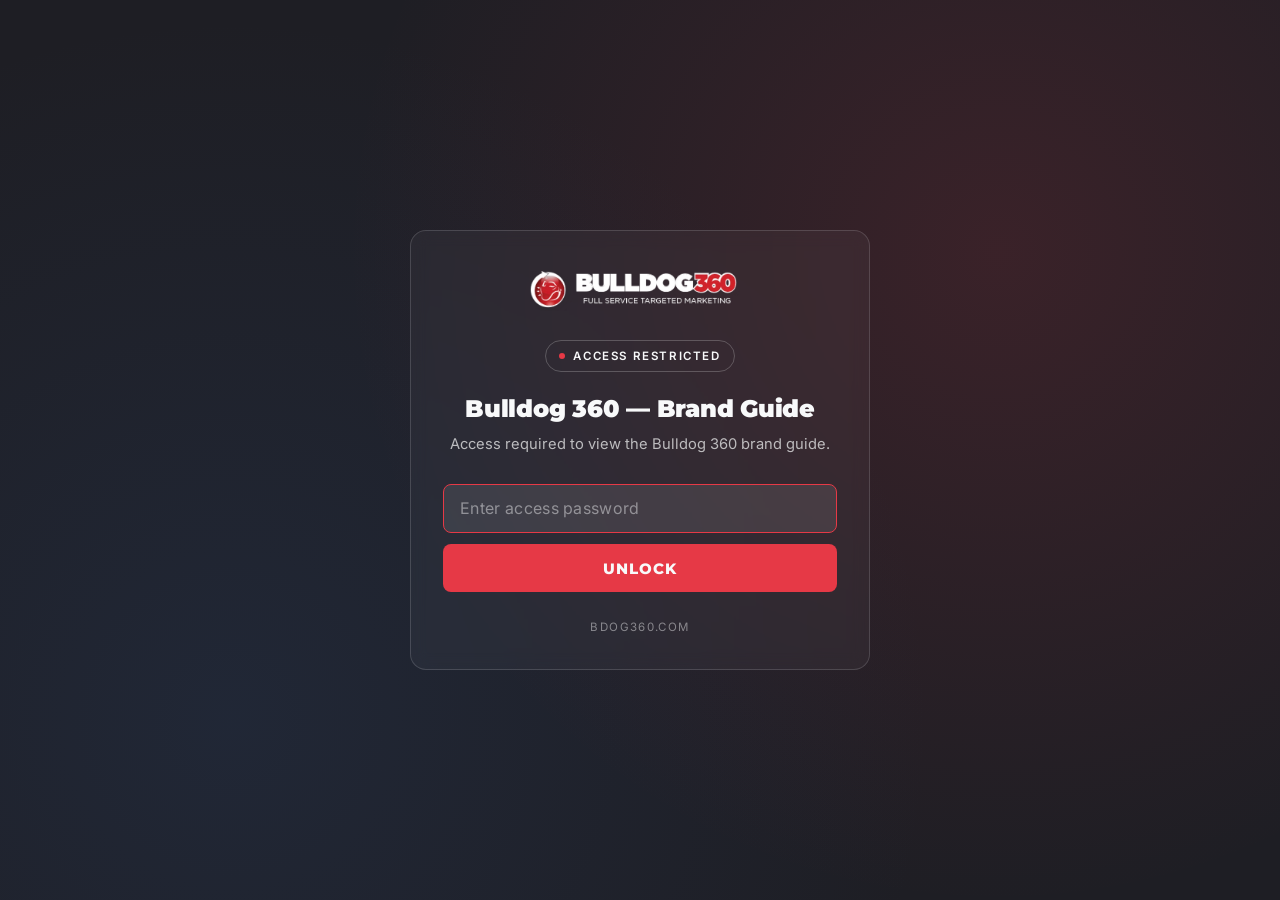
==== brand-guide.html @ 9b1d598c "Initial commit: password-gated brand guide and growth plan Ships the v1.0 baseline brand guide and t" ====
<!doctype html>
<html lang="en">
<head>
  <meta charset="utf-8">
  <meta name="viewport" content="width=device-width, initial-scale=1">
  <meta name="robots" content="noindex,nofollow">
  <title>Bulldog 360 — Brand Guide</title>
  <link rel="preconnect" href="https://fonts.googleapis.com">
  <link rel="preconnect" href="https://fonts.gstatic.com" crossorigin>
  <link rel="stylesheet" href="https://fonts.googleapis.com/css2?family=Inter:wght@400;500;600;700&family=JetBrains+Mono:wght@400;500;700&family=Montserrat:wght@700;800;900&family=Roboto:wght@400;500;700&display=swap">
  <link rel="stylesheet" href="brand-guide.css">
  <style>
    :root {
      --crimson: #e63946;
      --crimson-deep: #c01f2c;
      --onyx: #1e1e24;
      --pearl: #f8f9fa;
      --pearl-2: #eceef1;
      --ink: #14141a;
      --ink-soft: #4a4a55;
    }
    html, body { margin: 0; padding: 0; }
    body.gate-mode {
      min-height: 100vh;
      background:
        radial-gradient(circle at 78% 28%, rgba(230, 57, 70, 0.14), transparent 55%),
        radial-gradient(circle at 18% 80%, rgba(43, 76, 126, 0.20), transparent 55%),
        var(--onyx);
      color: var(--pearl);
      display: grid;
      place-items: center;
      font-family: "Inter", system-ui, sans-serif;
      padding: 2rem 1.25rem;
      box-sizing: border-box;
    }
    .gate-card {
      width: 100%;
      max-width: 460px;
      background: rgba(248, 249, 250, 0.04);
      border: 1px solid rgba(248, 249, 250, 0.15);
      border-radius: 16px;
      padding: 2.5rem 2rem 2rem;
      text-align: center;
      backdrop-filter: blur(8px);
      -webkit-backdrop-filter: blur(8px);
    }
    .gate-logo {
      max-width: 220px;
      width: 100%;
      height: auto;
      margin: 0 auto 1.75rem;
      display: block;
    }
    .gate-pill {
      display: inline-flex;
      align-items: center;
      gap: 0.5rem;
      padding: 0.35rem 0.8rem;
      border: 1px solid rgba(248, 249, 250, 0.22);
      border-radius: 999px;
      font-size: 0.72rem;
      letter-spacing: 0.14em;
      text-transform: uppercase;
      color: var(--pearl);
      margin-bottom: 1.4rem;
      font-weight: 600;
    }
    .gate-pill::before {
      content: "";
      width: 6px; height: 6px;
      border-radius: 50%;
      background: var(--crimson);
    }
    .gate-title {
      font-family: "Montserrat", system-ui, sans-serif;
      font-weight: 900;
      font-size: 1.5rem;
      letter-spacing: -0.01em;
      color: var(--pearl);
      margin: 0 0 0.6rem;
      line-height: 1.2;
    }
    .gate-sub {
      font-size: 0.92rem;
      color: rgba(248, 249, 250, 0.7);
      margin: 0 0 1.8rem;
      line-height: 1.5;
    }
    .gate-form { display: grid; gap: 0.7rem; }
    .gate-input {
      width: 100%;
      padding: 0.85rem 1rem;
      background: rgba(248, 249, 250, 0.06);
      border: 1px solid rgba(248, 249, 250, 0.25);
      border-radius: 8px;
      color: var(--pearl);
      font-family: inherit;
      font-size: 1rem;
      letter-spacing: 0.02em;
      box-sizing: border-box;
      transition: border-color 0.18s ease, background 0.18s ease;
    }
    .gate-input:focus {
      outline: none;
      border-color: var(--crimson);
      background: rgba(248, 249, 250, 0.09);
    }
    .gate-input::placeholder { color: rgba(248, 249, 250, 0.45); }
    .gate-btn {
      padding: 0.9rem 1rem;
      background: var(--crimson);
      color: var(--pearl);
      border: none;
      border-radius: 8px;
      font-family: "Montserrat", system-ui, sans-serif;
      font-weight: 800;
      font-size: 0.95rem;
      letter-spacing: 0.06em;
      text-transform: uppercase;
      cursor: pointer;
      transition: background 0.18s ease, transform 0.18s ease;
    }
    .gate-btn:hover { background: var(--crimson-deep); }
    .gate-btn:active { transform: translateY(1px); }
    .gate-btn[disabled] { opacity: 0.6; cursor: progress; }
    .gate-err {
      margin: 1rem 0 0;
      font-size: 0.85rem;
      color: #ff8a93;
      font-family: "JetBrains Mono", ui-monospace, monospace;
      letter-spacing: 0.02em;
    }
    .gate-foot {
      margin: 1.6rem 0 0;
      font-size: 0.72rem;
      letter-spacing: 0.12em;
      text-transform: uppercase;
      color: rgba(248, 249, 250, 0.45);
    }
    .gate-foot a { color: rgba(248, 249, 250, 0.7); text-decoration: none; }
    .gate-foot a:hover { color: var(--pearl); }
  </style>
</head>
<body class="gate-mode">
  <main class="gate-card" role="dialog" aria-labelledby="gateTitle">
    <picture>
      <source srcset="assets/bdog360-logo.avif" type="image/avif">
      <img src="assets/bdog360-logo.png" alt="Bulldog 360" class="gate-logo">
    </picture>
    <span class="gate-pill">Access Restricted</span>
    <h1 class="gate-title" id="gateTitle">Bulldog 360 — Brand Guide</h1>
    <p class="gate-sub">Access required to view the Bulldog 360 brand guide.</p>
    <form id="gateForm" class="gate-form" novalidate>
      <input
        id="gateInput"
        class="gate-input"
        type="password"
        name="password"
        placeholder="Enter access password"
        autocomplete="off"
        autocapitalize="off"
        autocorrect="off"
        spellcheck="false"
        required
      >
      <button id="gateBtn" type="submit" class="gate-btn">Unlock</button>
    </form>
    <p id="gateErr" class="gate-err" hidden>Wrong password — try again.</p>
    <p class="gate-foot">bdog360.com</p>
  </main>

  <script id="bdog360-payload" type="application/json">{"salt":"/orSmIm6GKiKm3E4nu9cyg==","nonce":"gFvhFN2qkOF+sxFA","ct":"t+ty9Qz97eVfAWTNpPMgI3cZgx+IgsQp369wwBFfAzgyH6qzLDBrswAGWxmYN/qzsXnmt/QQzxe+nMIzoBLLLaB84ODilRyTDWY5CGqwGY9Vb5cKvSM8LUNYSI0Il04AaLqSvE8k5+6sxK6LRn8dVJYV2j+B3RJFbOOxOmlsmp/d2Y8tDIZEFwP9+VgSz4FpuC/DOjQ26WRQVu4ryqAuzim38Ng+JjtBCxB6homd7Mnb5F9K8M/qMfViTCz2S3O9uT5/0batgnewk1aana9w47LSSUTUlQRsS/tc4/6YVFPELkFktPCBmAOK3JayuyeIPjfDIzczKuCG/GvFT6syycd3eKpgpdkCvyYBCzLdG0wt2UMQrl5R18AQ8/4/fbnchHXohuWEUHfU6xM5yflVMnx7NruNEBMPUk02g51NVr0D14g4BlVpA79ueHWF2W4euf1J8h1hHjo25G3or/[base64]/z1lRQVMRjnYi/7OJqoFxw9YVBmx1T5CSYT5FyjwakhKH1FkNa0cwvJdqnjZW0CEk2l+JqMCXp2oicC6GDaGarLVlMY/ZTpvRYRyCUKTviDIN9arqeuTZRFtGByHDsDD8+KorEBSwiHpAGpw5SfKtyH52qf9n8vPE/nULKzfL/UysaCsoxIvTe8xiOjIJdMAk0B7fuxUo6kgV3yPo0jp89wTh5T5GeUHA1bR8+/xp9eMpgyL7hV7Vk5DHw6LiIEuEPLt0OcW6eGHveg8KJnGGJwPAc7GiRpDookXhWDd6woXAoygCon0wcgzfM3EbOXvAQy2bzhbiq1nzDt/BqdnohXKIpYsZiCPhj2HxqLyy2A1GbSR2d05YMzpbrYA1szDhe0dBPYwvR73+Jo19LG8e4AXlSLyBMzUdqQhgOfd2qBVzm8lRyTvH2brqF6rqp0HGVh69TSkOntdx6vI28AiKtEX3eVDwx+1tma35jm41YOGoYVl/DWCR93Xe6J4Dc4GVxAkAAaqsz/lovECIApKJrfiedZizeFbf544cIM6lalf7dFL9YJG0nOWdRmO3AJD4N3bz8wO8KB18UJlJ4qk0soFdQ9BebhPeYRrKsMflE/QVQSLrRVqKHDA/Qtsyh6z1XMxNnDDZluuIMlmeXkSZiKDXoR3O4OY5xgD4XViHDo5gHf9vr89Ic+p/rF4N5foV/[base64]/MnuAhENaRUBCwRZodT2ytMiom9g+DmqrAGrl1DzrevwsmPYrBiSa3DomvIU7qZsQdM3DWhyN8JO8ZJSQgII2B1407hAY1UQgIQNTZN2hhjt2L5VWtSLr7wlr9mgJzg0TwEXv8XFbWNkOYx9LiO+geCW3ItrQzMioiaPPcQvs7DQgJ/QIvObV3EtHOPgTlZmlEwuIKKUCHNvgnUc+twncvv8mUEMd3J3DnjMB61Dgn0712bKyo4D/HQT9RP0k3UiUgNZWAGAzTBPdIWrfkkpRtfLePXz7baIR+PJUm32Hb2l3kAwDy8WyqeNGV/v94laGBsVIBKmRSOU/jwkoKEjXdueLOi6FCy91y9u4iYP0Rx/DfTiRHa/JWrPVGUVe5w/mAN/jVH+VtEbMYuVNbgd/nUizFgez5sOIjnVllNF65RrYadZe1PwmdAa6oyTr8mVrIviG6bm3is71859SyBy4UqAX0f3kiY4ta+HqJZ4zcNXeabQhku9HIhNeu2r90FJQIUypCkBJ7zUFsDYDctSTQfG6LOP5mI9SQazu3PhV/9vVTWGucd/h9tdU4DhNFS4i4zH8SvxJddoMIT7LpIYE7Xo+R/nI5mWO+86ILMRNs/2NjmyjLXUP+EuuT5Z3S03pMHkL+ZwM1XUrV6xUF5x+n2hADqBnq5CrChAWvkh2ZkjyR2cB21Te4TkcSTsjhppThaQbqN65rqYMMFhJ5pFwfjb2UV5dotTYZOPrJS6AgHMh6Pwz86nE4oeTbJzmq8qHw98OPl+9x+KcDAQDFcZ+6orNvDpbbkdkUtw344wG9ZXlMBc/UFv8OBbyxTtgUoyMOWiIayXT+98QH+UdQdIZIIDK9IjW/257udMaIih7stvWkEdO4dQWG5PWQiUbQ1Opd8IUYBcSVDslD8v/cUnrjPnSfI6IarfrVbpStfqLB0rYGpHOL79tT6kj0uL7jUaAhUe1tQYkd35eEOAD/WjK1vsbT/TmQnAZEu7o5xBthmBAEPT1g/3mM3l9Np2XUFD/u+2jIrm3pY4sgjre7Oh7i5zJARfNSfq+WpFyLK7cWRA6qJD+qkJp7i3dU7NXJMw63lPDrhPAFCCnNADBeUca3Zy7HlPVlT0Ptky9RDbDmOvwmjZL+MuzeXft/7Q+U+Bq2b5hIXYPnaB2epYp5zRdpktGqLnoDrPqYveW/Au44CIzX3LVt80AtWxbilbQd4UIvyyOFLlyWbTfbiMiNO0ifNOqh7ayMmNg7nZMu8As0+Fq8xESGNy9vjvKgCz3K+PYMMnytsP51Pa5+C6fmtBaf7gKzW76URbtz5ZEv3TDKng65p+MV6dWJU46I/[base64]/KqO6Hw+DxDdB5qdytBED5PLHINvy8JbB9ePG2wd41Lo2sRkUh2xpdomwSO7egLp89w+5CNp4pwxrazp/vxoD4sZVgoQAvct5tG2rVhE6WWk//J6cKHe1BQbrtS0vMkTc5v1SZ+8x2pkj02hwW2FgfmdaeJr0RWJZtkmQftJzBOgng4DxiPKaHpbzQwIiihudqF3b1/CewpW8FtDoeN0pT2hX8a3dtjJhuIcWfkAqtllFXNXMs9QKrNSQs8bjaa1A19sp7imSfrcm2w8eWEPKjt6FL7+W6YB2fZn/bB9oAXoCiuA6Ia67NDXrVW5+4/R2W2Vo51GbYkboArpEOyQeIn7tw0v+jlMV1zJ96c0yf3V6BCduQtw6nP+okb4PlOnk9gaIGUvxS7L/[base64]/mCgtaNRqPMEIFOQfS20zxVS91CfoIFsR7FlCGXHhBi5516mNDB3d9B2GgOn8Kan9gypgXXT7Ks14GyJf9nOyNWGaXRQ49lCNrHNIqD/p8hdzV+07hHZECj6LiWp2rxm+p0zw1nZbZfJ3Zh+JGUAdZaxRlyS9krBN0l2CFRTPfUo3nkoQJpIrNSrtdabQKr+1FXBfqhQfg+DM8Tf48SuNTclPKpoDd/[base64]/JDxlWiNyB5luHppbSueE0h4TR1iZePIG8V9hj51xnJVVw0dq314YFGS8GuwXxhtVKcqUApEoXJigfcmsVNEHOJpXHiEmphopDBfsJJcJK/I+T4iFCPsu0ktz6M5fvT4SchylUvSJS/O5Ac5o1SZC3ZKlj9px2SXOTBkNmfs+soZDRVQXXLlA4RXJy22DiN5n/BdTjNnJQWLCuUxGw+r3UWgyvU+DosFE2QreyDAV5eTcaYFF/K+DkmJk149LK2jW+9bTiZvjwy1Q4DXk16fqEuGWvneNEAb5FAl3Olx/EenSu9Aq/xltmIuVrsbep+fYTVNGZ1FWcZwmvbDcQ1gmOnK+mbw+BA6K5HeI3s9EiGcGbG9Ga82T7FDYb/kS9FnwEsB6q3qcETJjNtXHHKd/pIfs1GLkIizl3k0w8uYicdxJDFf6Xj/2yOTiMMaBzyLtdEbWhW6CdOHdrNSd8En8c4gBj7NyitMJYsUvh4RNr4kNeChMiBeb0WkVr0nJqWqURcavuECnagDhrROITgVcSvOh7+BfD1/d3X6Qi2QBuokgUqSYBD9pDMwBXFbldjuO09p8mnE1OrTvNNkLoS2tIJ/d5uk4xoV1nPa+UZ0MwgU6MoemQSh/8ILiKcYrzlX2eZmpVgOdQcNHwWrMJHm4KA4nAt/znVDw6eaEUaGdzk27RAtkYrZqISbBFoRiFa7An7lHibbuEvQNB9EmEHvtJdJ8LY0mw2DvkrcfG+u34wXwQXw8jDZ4z30efC6Uc/98XogOVDBF6lXlqC92DTVkM0euSn+j53pwZ7rvWETdoQtJnuIQvNLVGwlc6a7UyODAaVlP1dm+iVgyf4Vt1om3gSIT0YYY2x/BOA6mzM1ZXyJ8GMVA07/P1OEt2oB9gUqAU9BZSQidjESJjycova3lHX8AWBGkvhPW5vMexF1HAbBFyMcUxurvYEb088bG/nNmAmWHvXsNJ/lyMsx+d1sWq2VFJCjIPPnfbbsUPHLp5JcIuowIrokj0uGe3KbkLOxBV9ipPBBzilGf+QPvjqJcyJWptq/ng1IFyy9syVWF0pNi/IXfm0dvtEO0I2Gwrz1d5u+l0b1Iz8hBLF0eT57fSTgqIe9VS0LBGZbfppdk86xg8LWSzMBjQ1omM9ljQk56/WTUub656EnNtRfzckzpMy1/Y8vUlGFih5i1/6jgyG6RS6DEdD9OtCjFyWYKm5vSfuDpa4gvb/r7KHHRuyckzkVJCFNNpZfIe5MWnznHBi4a4YGqNU+eBi/ZCQdCQor7K5ajZ7eFsjvxkPoF/FNIxiUk4KT4Vep2TvLGXxmsQ4F10N3UfPYY1oxYy5G81+bY4f0OpyYbtNRzQ60qwPnWok/a3MFnm7QSgs2qW9l3DgEXHLyevscpoKh8FMNxNcIXpL2acpsIBrew3iH5gIeV06K4tOG2YD87RdnuoeuEt6rPKUceLgOTpz8ZSaDZca/8rOfkighSBb8mS71Ujvt4v9AeSTnndLP6MH3dE2prbXRECdPuPeMUsEiZkU8CT9SQFyE4crq+j2hq+r63nvp65jzDCvmx/0t0JujXPI0VCuDMcU+9DFB4MauGgHgXsuCCD6NhVoYg4TyAgiLuxchfXL3rcbd/PnXUp73P9x9C/32FpIRnBcwCYS+yHtBz3ckxeit08Wfl8lzdOTTX4zg+xFFilEoBXA3nIM+1JhyiYR1hxysu6AAg0SEar58jZVRZo+PrPEsRaDRG+yBdTuz5kb0vH3SIhUjx0QC6BG/iTtJYycx+u3Ygw/[base64]/afaz8a7QlY+lCScGS3uMFkcFFPdRkgeDS/qNoYHepKGMWDHn6sccTeASOPIU4B1C51e0pSt0zGgvA+NUz1DrenUVWHVk6fe1R0GEpMdT880l7KrFy1YyI1upPazyhcTFW6HYEluLm82mIaryBWptAAn9s5zQdw1SQc+LkOIy9u8VaJ47MfPe/HanVxsRQ21Wc81V/L7i+a+nAZJpEV89FBY+3bvHmMrVVAszq8WhPPqrZvNVUR/4uxZ3mvluyMO0r2OCnLYLE0AzJai+H4uwZQdxaSuQmX24QBnX224zyqZcS/LI27LR3PoL88UmJ6PO4I+A/tP4eNbeLx5atHmtzEudCRRqBoBt4AjAkXKcNip6SkA7aKqRNn4fKcFrRbN0LKqhofOmV//PQZKLlyKAOztnMM1+AMxDnEPGNit9pN7QH5lUgm3OUDRlW6c/416cPGCptP2gCL1jPw0MV8OZsUEheMf3JaYRHjQH5N8AwgPBAm4RtxkmcB6/K82FCFebpkucIxMQEkM6sKMjoApOSZ7AI4n9Xse4bv3l8M9iRLrx+nUa3GbfLx4uHarNmMDqL/Cc56TyNiPuOnXLQJJEVSYbdogcr0L6tIO8wjJJJEOR0PeXEyCaKVEi4O6O0ycGxJqoio54oLJ5t0JYEp5+awtfdSXcAmIXAiU020lvkFNhCMopzm0cTS7lsIPn0do+uQe+aplahcQAUXlIYgvcaetUbrzsVmmlPnvaGIPRWWcSCayEip3oHmOXHD1E/JhZg0J6dUqEDfhFTDpD2t6Zzco0ox1Q87iqGQ7FlskbtdqGWNJ76kznKwnFb0uG4c7OL/K42pxvxp5nq+lyIBAhLQIxHc1SpcikZ0aZFExNm0sZooVfE/6PAWv4drptBb0O28pT2a5YacgcHka4o3nxaNnbJmH/yXUkfmovu2+n8wnFoiIg2HaxVvrS3xR0UDJz157m/V75tI8ae6jX3ZXxB9Cv9YcPcBeNUP0C6LyMMK2rruyfIooXU5Ex0cShaglAnSQ+W3eX1W8pL9nuiszToqA9TLq2UyFqb6LqTCNt0s3sLEHQi3cPTdy5RXXq2czfK/JVCdRwubk8YY9nvqYzJ1xO3Aqx749dlDVtKobTRcfcLcnWfm2tK31znOM6K4tWxK/YM71xDg6jYGho/viFR1JMKcH29n0PDvIxTpPQxybH0tGM386TBszvuuoLVMqjju/lzSFKuYIihb4i8QfaV7+6wuHm9eCfE7JxdLT+JczAx9d3tOL88gHodPM6nWnRL/estp1vmFZIRMRDe2VOxW8BTu1teUBr/T4vTiGHHgLQoqyH6j7UrZmkfD+RZsAIFYlDrLTXKcluWRPyArlYre99AkKGCMg8KtzCtL8Eo0mRA+KfhI4QBMRwkJEn2/r0D41VzjQ81j/CYythVG4mzjRb2M+wthARk4ZUIN8Aj0k1iPwj/h8t0RahKRLQpBHDWDBE82vmR7eckjNZbPLoMCVsKL8fJEs7IidrY1J8BjHNJ+qIh1rNYR1iJnxnFIeC3cM/a7zHnxYKVeWRjUjbMOWSsS1E/ZhQbMgUG1Zp8yDlkRHHfd27/[base64]/n2uHNy7n4PPgznxe6C0Cne86LTxp8esFLmWezpbeNbS5IumP6JTNlT7Nhlt9Q2237/07mwu+1Auuh//aza+fM5VGpQN1fQLzrItX9KVnrsxYAe9xKLNarKH/LdrkpjPQVsB/NxEMl9Glaw7JvB98L1Q8a4AYgXTClhYj3+mHqzI25b5bZDbJ91kwrN4gn2ktEO/1vJhbgFuaVNmcxY81kHIqk1UCHWCo7Zrf/zHWZdCnoheqyQxKcSpyQ6Hlxuu9dOcv0IRzgAzUV6eXvLAdR+EBYN3n/[base64]/smHVtQBkM/sIJAH8V0Nfxay7SEwcb0DciCV3p09WMyOvWshJI/Xen2TkEbHwxIwiTrB5GTS2yaLTMKDAJS0Lk7MzvGHpQ28YHFz5EtSt3sNS6apP8d7A8kEYNWl/nYQjydil+Wh449D7ssJN9sQKjLkDojl/t9F08XXJWZOp7mRT8iEivVxUA3wicOfOkqq/pQiGwNyKy8Ur0UO1qYCdrzj3LUEvfW4jq0auvIR7oxplGAuH4AVb4eHWlNNQezZpFTZmuCgqGL3Z7KBqkw61Aj9zewul0uy6X0Gutgutoxe1AqavMrpEHTr6z4gW7veDCbDSLO2ALKvwE9JZhaJv/NUrdjZ9mt8U5UULhWwnu/L1tGL681rhBGdxD6JYt+H0mQJxvRctY8D/jm9E3en1NYT6hf4Sgy2cKJkBJwFEf4Ao/P+ENnVYD8X+sMEGSN2d2AzeMQ44xURqQTBMo2q6IqdjBlau/CQ2NscZHLir5ZGKFfppti4lNFgQ7OI4qe3iwZDY4QQTgUNGHC+no/iyTpJ8btPCVINng1evEJ1VGgvnw1K/pYLxQ7oIIB2l2+Z5XceqlHy/mBKgWSFVLRgeKeOnf16QIyIXAJg9PhOM9kKRheWgSG0iZnFUkM/7t57qQNpcR5o7VwoqEmA+8MRf0CN08YfHH+w+Mjqb3nYjCdQvRZvNXfLqkn7L2g2T8hDdpkb2T5AbcvHzIc5eQjDD38IY6CtY3hQDbaYsMQetdgr3kRKc3uzahTgVcDY/u4IdCmkVVaf6JovKu+E36bPfdGROPzfTZi4dpKBCiO69lIZff47wOme0KUDbTTsdFY16JZKf8+kpRt0AUAEpabA8QYSXqIN/csbvrkfXozK9uLkw51aoQ/rP0vMef41cydHsdt/s4x3sDsXj/KYj8d4PGxBzcp4IuL/myejovL2tqpiBIg8ADcQywMGsMVQ78462uBxgp6LwJjdixQiMiHDPhe76ojyonrR9Jqb1M2u7D/BpRu0j+i5+XIzYcJpBu9p6LdAEtZYCaZAUwXmEO26Xt33YCdsHGR6dG9Vac+Zz7qXZlLoaWV/wQPMuO8EZAMJc+87XpwxuatTtQ9DZ8IhzcY36eC6zEUy34BxzAw5wX+0AmhflpONUXA1tYCty242AG2oML7NXU/iEfFxwchVbkCZy+IHDB+0pj+9fJo6GhCQy5DA2YE99BtzYVwXu9NMwISwYCedVMXZKI0z98qvnxn4b7OjqUS6IjrWgE4+1Yyn/nZd0j1F2ng0nlrUO7onLaYZZ5/fqDqgww+w1imCxk5KTjNG+QzZoSFpEal4NM8Mc+jtQl+ffWEyeR+rkf3HSiTVkq1kdh8hzLx09pJR6GomDoZ5bUSEtLlP83m/qIszwNkFsuReCXtFXyp9pPj+l7BFbi7fmzEo/WWXBZ77fR0WnFj9Y3eocuXmwrtWw+x5SIKop9KfbF58VxetMPSvBvN5oz5X8Fjdc2ruA6ZDJ17dD68UW1LUzUXAbHKQX+LSPf75zhBF66sN8t5o1iLfxWirXDd4KWxNfN3LztmdWr599D20hMJRVa5Sqyq0SeBu9NLGlGOn4MpPpylyDqBCRmsllJLa/8r4SG/sknzmU1QSPriD7pWnmLGrSGOVFzVgjFWLhY3sQRkXmUkrqoeA2qDaeoSO0YWvuLkPv5fLtZzveReGO03Y0K3dA6JwUoXcqXrk3CMyh4TZW5q6CWxSsy+VYiIUDy/fQUtVRBkLYaeCH0sfsi473J/NCMIheWei1YTWmApNdAsVN98YnpoRDJFs1DoXw7PqqrqQe00QA2HogRBKr9MhwVoXNt7Ge5Adgr3uUpbiZwfNZ768q39Mv394zYjbIuYkNY0hNkmCNfMSTHC8fNbxyCeQavHIeW/orv9CVjUil/zRklsJR5guPv5TPPCvQEwIBKQGrLHTw9EUTiWduBI64HtUp1pnMAlBJudQNhR+2t/KclB+r7uiOWLu6M4EXrLplr4+n7CnTsQBf/XRdZOmP4RgALZ835x4/cmOL25Jm7kYx2jpB6YGxfD/K/aEihKwmG8b47NEKr5fX9vQrGMWRdxlCiISzR7cXMePXA/6hqh2UZ5UrthQwD8t5FPbBor1fMgvDGblJzF6VAtrLusaXNve9xYTTxJWdvo6Kl+MB1XQDZAmRybZNCABvEX7iCqy7TLsA4ldoY4IRpdIpNdAN+Nx1UX8zd2+wANtwji/eOHCRLTIXDHt13srTDl4b/9E1oloVQyXkB/qp8tMAtru7iXhNq0mB/od3NO7SAnltS7c+RHyx0lTtQhZnjGfB+WtRmPkxXEQ+oxkzAQOaOYhNoU9Up3e5ZLeVDCU9d/SyXFVzUUY1OfCRRwSfHqdLGYQ9pHbRwhQ8VadN1kJ0euqwrnrGYMSbkpAz5TlSEZIp9PD+lLP2dphkRlwXDU7SgWPqD9RZQWT3P+3UVJxoOva/v8mbsHBi3b4rseVjDpMzQgNqlUNGTLzayh61j8MON2ccV0gC5x8TBg+eAkSMbQ45BRV5Di0F99rfdQjDT5HOy1Rv8NVexQA9nrdeyu+X9f0tIiQBRrPZKkj9M0lgNuFGEj5d82zAUx1gQnw4lTbH0O5584CVYNto0PJwievOiMpFWE6QTq0sOj8jKHl7rmL/[base64]/T+KTm4I7jJLkhTi4+doSJH9DElBg7Qx5GulYhckQokzY7rUNHHM4pl+3cez5SR2euj3pb8PCEfE3tBrhYhlFZH1lnZlbWNtHGh2bMGkC242IWoYk06BDxdpnsNZZHeWgdVf+RnU5DEAk0StC3RQ1c4HjaTfyMbvb4tCsN48VYgg/abNVq3bpSLDyxoz7Q77P0je0ZYe86t/DRLmTmCCU3/1jIUG5HMgBxd43V1M4LZ1aEk1PL+io059CpbqWjfJuA0ZbRSi70HaT/LryBKxzEfHVqz5aejPl2N+I7tndtcJ/r01yRoN4UNSdJqWXFt4CDvBQ6dsIGgWkS84YXp/KRqoBDHLENIYdmyrYrXL0BPBpsranSz9EzE6YSyV5E0eSntWdy8Vwikg44amzoW9JY/8qI7ZCvFcrc8EpyyHewiiLGaywwIyvt5zYC1Jh0zDu+ETGZAcw+srGhprWassSAg+BsjsAFQkt61VSwdaKLGwi6mCbrSPvLFvxUC3RRO7kMJGBCvNpMxwMdvbp/Pxtid2QPaTf2jQhGs3tJLSqUHe+es2VWNzWS2sMeex/YNnw1RPx4YRioAhTTKgmISv4ktMubjPvJdTAkaJv6CcE0d5VhFI6QyZPo58yPY3WKK/KY2ITRTUs12DSQM2Ucp9zjXqs/vs37TIpYYaw1mbxC9xcQkARpmbmvzPllSzFhJG58UntS5Q+OEz/ZmpZyoMtelMdtZzBdRdBh++wxbkGe4lSoHylmWRrWZHl4fB5WKBLc3qLKJLyJDDbspa2/[base64]/mUO59Meaj4Jy04MdndRdVCv/dyRiisArynNXH8mq74eIKqnwK17zctHz/3h3+eNv+3ual//r1ZM52pCqr0ko62p3c8Qnux1DhNg6BLmjm8L8Qz3vMbPBXqNFvvtc6znrO4YRtWfTCcoymgkNxInBvnHeaFcRXvqhe8J8hfeyRGuONAN4nhAIdonHoE2nk37HTsM/KKXhow5VeWU1MeWZdiGtTkR0S/zOoJmY3aItzUTQLa6QCaVgESkqGlQ4LM9C7pDlvho7BwmpVn38JDU3cHyWqzX8xRrDsV+S8Z/PxqT6tsj9nK02unByvyKBrXSyQFvgR72t73tx8xu2sfWmrTR2Mo1Y90dLzrctTYD0ZyyJdeVqvTIQ/2QzwgVcEB9QEZjf8QPkxllCiLyV9rpf5h5QY6kdBzg3DXAVeSUQSdB/[base64]/d7qTk9MeDRpc7Bw+y0XIv7/TKI2+UzrT0eA8+znjefMGw7TORy4u4tbgwUcnX9f6hM/qddjSPldVQxKy184ABIv+uL5yxPYPSXNDp7qKquvlrWrjnAFYlIEsd/u++c6tPKG3Q3lT33A2g1NbJhadyMY2ykX4d6FJZsWha0xbYAHmIgOfmzOB3xXR7n50/DXPwUOm8pUpgAm4SXQy2JfFUyrOsmPiqzb7cJb7arYD5E/szRmyYTVt2eJb6dRE7UGnnnUg87RqiupLI6Yurhh3ElAvmKkuqGYOC2LYnwhbBS5Y87zm7xNE3fm1l6JQQtbxKwK21EJFvd/OVGs+GwhLEiPsFsBfT2/3zmsU0Fh/7BAgSbbC8KitA6ua5MX8gvDGLoo+j04+IRLsb5VxD4NIdFv8A0fOYYk03+hCsnkELyiyIxBPV2p5AFvDsxnoI4jyCW7FIXkJ5+WzPNXM1ppl7/J08HCAwaxk10kBiGZmcDgdA6Eul4/KPXD2pEOKHODRPTnBPVnhykF1pOcr6nWlbehkQ1JyK/ITdTT99Yq9OHg+N+aT5XbwPyCndXtstZfD33di70B2n4n/ZsGuZp8V9cTWDvyQcw8koorGIwx0F9eMrdLX0BEUtb+swmekZUP09ssnhzjnCdyOne4Eu/[base64]/v7DNjU9YO0dLePqzvXKNfEwtUsGGOeFkfZpF+DLrUpsbycABMKf+j8RvmiSXgApmp8VEPDvUrFtXR/QegZ2ItJVBi+xYHneRdf18uK+bnmOLFP36FIPxs4w8HW4P5OYpNm7yhhW2R9rR9P8emMZBKCJNom1gtpO+FYP9qJeBIK611jfwMkErfxjBEqi+4zu951RlCa3JFnQTyOMfKwrYk4eKJwXRhZcHqIOgyzjWeVtFJ/eCOTu57YBM4U4D1XiCsMXF0FsYFjwdwSS6ktF8wIXheExLbDER+C2jbOxX2YX/JMDkthZuh/T00itWO/6fFL7IxtEMGcfXgcW+gbfTsXMQevrToTrBUs1mWwqwUl3jSwSVHK07TrYmsufvnGLKbDsLHFBa0rk5K/b8yvEvux6Tg4bBZz1Xl9+X+idyt8G8hQxw9lH6Sxlqe+lp6+0WFhWNWV7dj9vXWVRU6lSDuRpLF39bxmuadUECOjitoHSGSwlHk4GIdKH4Qx4J+oPmOTx3jziLbNbyIPus/odKAk2KDazuAWxIFLSYBQFU+knAjblqNAuhHN0uld+/SfiHTkeQ/QMeK9poCYrUtqvoif4IZ0YcV3ViCZfWgVySy9fz/f1d7lGOPiw63w484aI659/H2aHF+Y2gi4LXPoSL9gednAjBDtOrJIBhDPuZpl1jzAmZ1OTnMJpTiCL1Rlo3WkJgQIKpHRF0EpgMBd1OxXtAveHUtfDMxx24Vi7Ikuh0T/Z4j4bBAeh2nrBSQuhf873Bo7OWusaDZlTZGTc7x42TNO8UgbjECOtKAHz1xaJb6nLGE3n/vr/9VLnr0AgfzLNwePTecY57S0qX30OkpeNHzo5WtBnVUpI7MdhsCA07NTIJXqAab3q3YWlLzsXKy0O4cDApzDdE+ZLnB61Qzcuc9/t4pZLt5H7BQp3jAg03efEgH6rEXjnGinqjS+JD1jgLoiWk1KPRcxgEt7usoU0u/29AEI2IHWvTEhkjs78Hw7ZlGtiOcKoZ75QoZho6+X5DcQ3Op9mJddlGv9bPR66/yq0L/[base64]/77wsqQheNm25SpZUSaVn5L+n74BlMJaFZyTUZZeOrKQy97riCYfTYccLjcooHp0gL4psfAph/H7tAmLNZVFED+JuH41xYLUi0NkdrlEwhhppUT6zvhEATxjXZGkuUQqc3tkuN2ul3lUqvEfypfoAJjMDViqEukycJCKRKC+kaH8w/[base64]/52L2mUeVHwATI2MmNVGtN2sEh6XxQVV+4RRYWflZaXuO9QuoarS3R1LbWGRraQQ1m09mlrsWf5FUDsdBFXn/PadUiMP9hdZXMWE+sWyGPIxvWR0ZSIOakgEb0SkhKaTxrTvlNZEm/VjirsUECkJVew9jkK6DYYJagesTJJg4oUV1moR+4o9HhHcAXHxDzvBPUD17x3UeOgt0JpWrdm20N8AZHEF6ol0uCCAkTJLfDp1G/lAk/focrspHF031uuD+yqUyyPTai+7tpxJTa4sDv9//fdSdMuVq5xwyEidilYTr0H/MaoHf7afc/kmuXxTgO01rSw57w6JrqZOl4M3kAcszsev0CvMZEAa06nH+nR54dR/eX9k37v/JErTvKbK9D6k1AOCfMWZDo/4Mq1U++h9RL7ZwU51/GdIGQwoNsiyBIm+h5MX+OUHzvdGo45s+4oxh03ORsAyDpagYwJBvV9UzVoL/eqA+9buQqcaWQzS3+FdqbVBeWkFVgSr43cfDzRxk15XXqVjdAi6SEHH+8IRxEo7DQKMknUpYSoqPyr2rVYg8Odoy5H6C0gaTLvHVdnWNua127pQ6A+fGU7ANwpnNX3bk7o4F/wbsI+l7QEQCFbOPYD859uCEc9XSpuDTCaU7NI1OYNCcHEZXbrLbDi/WprJwVZfwVms7Pp2JN7easHqqXiK9f7jjwDRe2UFUtkskpRDzgZju2D3qCMVVGzlxAVIZgAFXynTjqDBky2DJF6ZVpmbgijcb0Y/YvPb2+ceJ32WkEdSWm8Liujnu7NAI9X/aDvI1BcEffEe6cry5YGlEe2sFFS4R2EDf0QIUOZSDSPIgY2Kf6pK52T9CXxM0Dhdm1b+sf/1cV/Sz0QGpizdFYw8roXMt1zbu30SKmh08X2Pj5o1eJ16e9qBkf9UTy3IX0pf2PRE4919iooFkQfd8CNUGrEfwvFoCCeYO1PgvWBcp7aNd0HED/SWe/E7sUTKjxga4uiXr9HuMfdxJ1/[base64]/HLcRJ4OJh3BMAbJne1gEa3UVvNGvrsWwv/MC/o55E1oWYYcQDTHSa9Wxv+MYefgN3emxBbY13glnHmzHerNj3gOEdmNEjBeBmih/eXkCfpswTsGYE4p/2vNhZjjt2pAOFwrwk2QSVuRNqNkTg1N7fkMCvhjvo+hKI4ANxQaolQ2koGP4KvtKemDZytJw4qaP+1PeN5mkHLxV1QLqELL6PPaItIhQV7jxt0ERKtDmuV67XDpRs1061GxRGgDsMaVfdNgiw+Q36qLakGUbTO2jy2+7HvJ+7maafQaom6DWr5gBeMRkzd1Z/6z8ObLrZiFr/E+xEvMWOBcvD9TULl3ql9rHOP2nAcPQXXz8UN8jMPypLNI1IusRhT31WNeaqOlJCp054zuSlKIdl/ypSA1jwvpkGPRopQtDZs7ztkjujZfuNQnXrS+AcIcrCpwF8fnGDortH35aGp8nU7ojKqOpjYZIAaciSKGqKNg8MtNnziw9XVkSHEtEHLaGN7QLD1Y9feYT4h1k+SRjzaedqEqFlgwRfG7wqlKIj806oDWXMB/IpmugiGBcWhhiT6IS7VWUpuozJKdggMEGh078Julv0SrhGPPY81gcGzXQ4KcgDMELY3kA9A1SiWvmcDKgXOzAInk3pO87zUPLN6KgCtBOvch62umbbIemQMk/emTyL/+ee2Puf8OF93ewIRxZkAeCZq5mUqrzk1uwKwRo0K/lij6ndI15kIrLCeu/co7We5yqkCZ152FB0J6jmmTZR3/fbfOyXwb5q8IEG89gzw5OtJ5UXjw71ABKYZPRX8L3a/gIRkb4FOXCdpNuNJcCvYPGG5polQEv/A9hXSBV019eG87bC/S7TSJI45DOG4QYBl8kSgrWQob79Qa54rEPmDmopJ8rLlz6E44yvJmfLsasyi6Fw2cgPohzLYDBln7QhFmGTZpZ9H3NZ7gsWLo7koJgGvq8+AW08fhmXhKJ53He8tX0cKXoWflyuwmu1FHjlLtUEbc2qdRF6yTBWgjs/Uo4QzxCRg8j40k41HpPuF3LdS2Y7kE4sMWyi0Y/kBdgLm04GmhkNoqryqbmZEhF6BbCKjgbKwBBGH4f5HQVYTBdWZJ6SAa5irYHx+HdKHyalC5UcRzOB3Vz3gXKWCw0nmazueM1Ao3KyUcjyeVMbdJDT5LX+K+RjkfBirqwikQCCY+fPFGYJ+aqffViKdswUquviXlulJOhzVS+3yk4NbFtQI/dBM0RyDjjF6+vCB4/vXRDGhRTVozAgELdhrhgtX2gtMgXWULgJ7v4I15pQKusGlO6TULA98NoEfEsDZlXtM/s8dIEtB5Gb96JUgW2vyXg2oV+GREdJALGeC7hx/tguyeBm5aKWzs07tvYsZH9TfaZh3V1sQvM4a/EYHQ7qWusFEQkoUwJyrah5iB6ugtLzIR1R1kyO/[base64]/i+/Y72F1oAuTJ4+ilIjNUOIjpFwmpPju7Btf3E+IENeEem1FWbxOFmkoF/TxrQg8dIERmgf42jYLSfMQkPfKe97Qyknd25jS/epsKX5JEKfPLwHo+IxUG/hOCvdbFXr6G7o+QxvQL7cW7xaNUQIjIUA/+ueU+LeoneWG+BKA6CH1dFeG67BTYf08lJq66+Mkc5SkwSzgqw4DVrw15nvVlpCb9oJYMxWSOxlTa16tbuoLuqMRf7hMh8/xBvvAiGTvA0SpoQbdsZRwpq1sCmKijizgJDVo0BvNLc5m9Q2avm2MiV8CGDLVAN+NwbokuBCjJ96YAbyhl+I8fiVL3XOmuZsUCijApDSRhyCrCjQBWnushrD+jmLzpYXW/bdjEhzDFfprvbY4DuS0MpssoSrKxCOVqmCxl4kYs+wGINC/[base64]/MLDkHosWTd237GbqKHRrGvYxKZ4FWJ95DG9wcmbzq0fvppeVeY1USPIxh4AtER+DNvmpXl5EKvjHSwIxW7KORAE05Lcw28OUDonu2M7sAvr1/I3nfBicKVV9MCal7ycFXv0PpN2PmnSWJcY93KVKcmm5U4LWypf+ujHoEzy39Y01W9qocjiw8Y93fNFP3uVaRZc2Icon8VcO3xEq/jNgL9Bi5p+hr9W9UGFKdpVQ5jtAEi42ZtmHxaIDaiP204NXFk2uuXTIPDkL59YBcWyNRqNbNIw0tHnqPKQtjV8n0FTOnjx1MuqwCQyQlS937yb/RnynQxh7D09cFS/+BSQtjV2GmmEjgeRg5Xbh7UZ8A0HtPy/X3VHDoZqo1KFUZ1Elp4EZOEHwgSiSI/dIXMYFCyvKl4w+YqPHNJXLTkfO+hUc7ab8OOZf/rR4UQT0CnWfx1Ks4+ohi9yXEBIm/xI5SJDc6KWzonkOyFGfzJrk7D3lCh74RynuzLecWP5pl62rUr7cESmq1Zzrl+NCn4wz99zFsoEIX0aDqmeCOStkcpxd/y2J+Yu2emiaHId5IOynnjBXMslaVQFfDs4mS5OkzC80HCBnszAgvVPwvtj/[base64]/5d0/LpM2vxibE0kwCGsWL7TxZ6i0AJE2TkOfI3xr2HNbml2Y9J+nlsJpK9q/fIU4HivVg7l8hAem9+echHDiz51a68kvg9ebB3ZGD+c/w/rIsQ0NpHhRfioI7JOLD0I4q/3ZiwUEvHfplYn8ilHs7Tt6c0e4Rrai91VLVdBx4cEuQRSZgpRxMihL92c0wZSWXqYMWExZZNwPQTIoaawQgKZ1yX75LtazJJdrfhBBck8/7I5zl8DniVVqUjJRAPy8cYLpaL6UdKh9i1BLGeJ+jehNtgpNeJGKswFPW1NvSyBTlEDvoEw5S7LGzQf2VajRbNgltLMDXTnb/gFj1G0rWCelstYHl3aPJLwdblwPnQONzP0xqGpl1v8LvHPw96OITMPirh+dxNLEwLHnTY0Qx8SLMyQl0JcycW1T5MdOR/U7vMmuJ2CwrEpQFfZNadcw0mv5myPFpPrrWos6uV0Cwa4SL5Khfh9Kl8mzFmju7eQw8kvYPj7HF+Ba1bZyZ161A7K3rsbND031UqaXVuUSUwu8nzgAcVeh0NCj84Eurxd8O47sieedFtaullRsMbm6rVsNjjSjPM3LBVMoKyUWJwZP/wnR+Mkcx5UXIdM4gNwoZ2LDKNEGo8ctLhyDxeu7CGDoi3pJfZm47JCaGBzbw1I1thuWfM7k2Fss+iGs3eoPlcj4yBiA0DpJR+b3GfHVsV+3s7nd4vpGrGXZB0sjvMuBJYcYqDayFqeEpEdXUGFK6zGDkha20FvIrRGzsn+g3Oys/f19W/Fm7Q7UTgdNaHb8OiQmamgEV6RMjZY24hxiQORMuJiVhbuhKt00WRaN//+ZtzEVjLjUxyVWusu0IMDWw8XpxpLIjI7ewZojpoNIJVgSas335aNmVMIXWerdKuMSzK48H6UpIH0c3nHiuyzZriReOdlzPPx06jxKXKqYvPaduOQawe06pWNfxyyWT3QXCEdDUHtIH72RDMe9ZZeLIsr/lbcw19Xm1Ru+ysjVuIXIO5sDspCi5SCTixMq5yp0dTZgea4Uukjydc9/WZ1V97zY0K1prsnmLn/bKeX9vduv2BTgw22LI9jYNOR5lV4F2mlIQ8yj74pZTRJY5siXrH5hwwzXd7QJPHy2Gfy6bF71zVsjhORwQoMsjrHFGJSfzQlNxqh3AdBsVOsowzU5fy4aZfC/OS1jGgDuh+EEDDaatMo6iin3ZGnXrgXVYgUSMumVHeogM4TjWk2C/oFZ1t6kMMV3n1dzK70vH4LqdVZP9vXTuXeR4JmjrKW8L9ApK06C748NV+FSMgfzf3CKxQh1gBtOkWOy7p/DsK4a0iAT06Ju8DnuaE9a6LTo0DLfut81pBlqTV/8KnTWQZCeUWpRobZeOiwiEp9D+adLLG5WdI5WNWlxDcgOLsg86FC39TyKbbfmBGOgAScWpK+t5UcIHHprylIeNbzF9VyxlcPsVPFFM2eBWqK9JdrxjAFSt/4ICmvpwk1eK9xQAN/ArLw0w1+H3tckK9gLYZh7RC/vHmvmgGWoN8IPKmnCb00f1oQUS8qTSHY6RZ7ABxpBIeUs/6Te1vm2rH3Tk5VU2ZfsMH6iueLuAKvzCuIF9TJAu2Jh0rs5XEoO3vtNqd5E/VBXmom/ob3qU8Dezyw8bHmczcSw8wowcHj0M1NKL35ct17MaO+v8WmwyRMWQEQ416ZxPpkqTw08AJk+siSfWZ83UUsuz6CwMZprD+fERWZEXEW1yz6PurBecSX/J1arVWjICygQlSt6XTiJcTLWOwb7VFWyxQG7PuuxUC+ezvtT3KA/izk6W+1RDH3Rs3L6+/dn5j5hKgIMv26DnJPtL/nImfVgDm7EtMZVYDuwKf1qRF7S/EbxcNhA7XQXfoezbD8z+ZTW9rH+x80vUwXcTfYsSxcUydz5RFIcQMoLFqBjmgye34a1dAkPlzm6gGtPhIim/QO8v45KJeEtIXvKdMbmGFUBmGeT8DHkHTHZ6T/QZElEN9Ko7OZuaQSlTOiC103aPL5WZcQVatV/i9eJsU72f7aWkFgWOF4GEb0JBSyNhnYT7Fko9zaEIXGWgIbN9UqLB9VfwcJHLsmhgOwtkLd/EpZ/luRDEkBgQ2ycTwPKlU4CSYKIuVo4msNAeE2bpr5AmkxMdUn6QFCbqTq/xNrWRs598lXfSt4d3hhujGRjOxNqNL59RQpClDKNbgqDdvPq0qdWrK/BZa2G6AoWgMTI4Dydkbi6qY7+Z+vlfKpnLL93iXeZO8cQq554Sro8NdQtmKO6X4kNsArhge5MrQbiCNfI9Cj50ukWIfB/aSNbvxYCy01Jchgff+zTMYAotRht6Y4eun4f6mIYmBFR4TX7sjk14X8fMo9o+jY2xJC8C49tN1b6iFBE1ffouaHOauZq9efagUEtYc651Zd312iTEzpAcjvtjyN4HxuVkj7F8L8em7hidVO75pkL8Hke3MFGgxbgn1J/tYwDGmse9ft97UYoyr/8Aq/HkXFzOmFxexmYujXpRUgUUBHluML7gtf4KbDatDki31bmAtMb3GHssNPlu/fuA9f38UvYAleDD/CpwZ2BNIyBXCgTHKMQKL8U5jnye00W7A6kXcSdv6A7wTRruMldtix1AG8Bgr0QZ1p2n+udfAaHyhPZfESZMoNXY2ru5EUdQgr0PQKyGZ+Ev/knoJfSdL5h30GU8ideIslgrc4w1iFzEBLDYiF5MDxWbEggYji8qZ9c0er/0ClzyHCeHrgGcewRFvwts/sTLvR8GiaW3wMXVPcSl0/xqhxI7dQaAlOKYIFkcJ5OyYg+LqN6GPLkOZvU6W0yOlOCLgJwozVp6uNMH109FWMqknbNeVI35Qr7L51YCTO2JAFj/C3X7tmEWu861oKLC77brvUIgZPGcHy/aPfE46bMSxg9G+u4k4+++zuncRqyDB7kGdAUlmAw4nuXATeOMFDdzEEfUN9v6qzhXNj1AnHChjtGQZipRZ46QlgsXX2LYZFThP0PCmNjFcrwQ9F14Y97yTib3csfABcMAJGz/CNeQnlRYbuViDj8RHPldNO3bCIIdwY4mEyTX69RxcPcdpdd7P9rVoGtv8r7H7VPbwF/0LAmKTqSz3MxXIHis3ZVdEU3IHnSm3/XqxMHRxHkkYR7NuIK6TDNfOXrFkoIG3HL4tfhmwlw/bAT7ZvsswnI0/LDj8IOmoEZEiBuxe1Or1RxMV5kXT28x2+RyJFrvYhOGi+fV/5gkVE29VWDGm5OneuZnkIZBkVjCvCaFG41lja/1fvjyuj3qj8RiTMfEFjPxWNskZIgF6lx4JLktAA62AqGqHyb2jZ6cVtuOmVX0hZDvA1r9pmbfIwXXY/K7VOZUiphPFBNjOY5qKrn+IvMa27DTq+t2/yp6trVDJAjSX4kkOmhYjTSve9lQ6anGsvk+qjcdER+Gs7WQr/i0PV+Nd04bvDw3QLj94g6oD4Od9WElAk1GUAV/EUVjEEY8edVtbKMMAwkV4e0iadu2vD+6vGvpi2DWvZBkTFQvHbGewspNoMgvqV8QU/[base64]//nFVvSZ0DT3M0dUoxLwVOO5iZnKI1p5AGUFvhctkhX5fXdzaFrpVlgV+tbtDtHqEl9+6lOLicMj5DzHOqA+ZUMjqJCpIkjDia/RPegMwrFfS3v5KWoUkCD4co2e3c/uT3bxV8c0F9JcE54Sn/UXmOEPLQB13wjD0M8E65J7Im/tf6C+gbettcy//[base64]/DOWvP/4/2ilTRiT1IT/UwQXHqwj8xRUXfviYGbKslvZCCqxdQ7aEDsFPbOk5Y33hBbylATf/[base64]/Oc+RktmD1fenGY3FYvKjnmyKt73/uF1YgiZogFgxdoKQd5yFK/q2MwFr6/seIZJS+zQqg79QUusmdh3vuZ5BJCPAYkUUotZD+uHawgf0sw4rGOQ9VLN+rNDdb4omCF9IdQyTe4qAVReSoKm5TCMfJg4s3WaAvTmDdbsdsY5mekfIb36pFD1QU/sQByXthCJPxBVH4xjk8CHEEc6N8VpIWhSq88SSnxYckt4SVkbP8eZuXF4EO9MuBuSNttDd4cjpuCyQAzPU7Jj5N1sOtC6ImlhoS7+S5tSM6y90cgnnGSvGFiheSV14UVarr7O/dixLNS4aj05rwbWT7omm6AgKCmr7trZ22NT4ZeX4AgnaKHv5hSYgyg5mZUXuBRCkk+0FDmpxPY+ykYvTygBxkjzamioW3st9YNDKoi7gRWsX2ikZmYlkWKJlbeRuRriAddVDLJ37O/ixMKnaf9y+ZmLK9F2HE3y2J8e8T+uSOyYJVPv1Gx3MqKWecSkzS5e1EnFWhg8uCHhuHRF4yyHxaRWBkdnQPPdMBxh1ylFqKiZIAsds+fjGC/nQSS7ZDvzIYA1aBhTZIorBGWYzmIxSM0QH29ZSRPRAb+5n5KEPr8VWOPY4tcY4ON9zVLIK565Ir+VcAVqWwFi4oIxBr+Cer0YLv3Dkq/0Us23wC9cOnRCF7w/87TrYGU7QQ9f0lQteyOjpp7l8nkme2wsupvHGoyXZo+IxuhF+cA3PZsl7xZE629UIEmXVbdQkaFzpWjsoYQHfebP/kvAufq0Ru+tqRpwwAszu85lR/7Dp/O3lLWV5xGt6TvzvQuuFALo0VsV5y0pJsRZ9NfRG7LYk7nc1pEMbpZ5yLtV6A4cQRngTfpZupqwz/FobiVxo+uv06ROtkLmxhreMoMM7S+85gJ1zQx3vOghnh53K2mbpIef9CgNM3TPQFkBGrGF9KwyA2QiEn4eoC7eYgVhG83w3msS+TsIERGPw8x1L7BTLx748NlxvUc240rXlEJQW/dRB849dO/liUEvGw/iza50vDcPPOoL2RaqYmmP8EFNDVsUppf29FGSe6XWGhRKHvp1e1OOVClRHN0nb/Q4Glt5LNzv1j4fx8O5NTeoKNRapFa6J+DMRJT4ncRRIsQpLVDfQukstRqI9zeL3KQMIXlV5uqY74on+mgED180JxQC6fKatDfqR6yCOSHeqoul9s2iEyeZsnrUT5AKdmvkf3LmPoNK/P3wDp0Mswvp5f0GzHeT0PCVUyq5WcR2Wp3EbCn4QdHjwePs9lp7qN20bNLpUR+RAWzEttSyItiOL1KxStrNGe2PsQ0oST2NyRT/GgfakRkqrEg1ZeTyl2K6+vKtFIK5CVKD1J34uz7/ToYErR50JRgIIqtTFAB+qKqU+n85iEK0DqpYIy6dwYe3iyTjoUF2fGXRlfb2Pp8Bjmltu1nTBqvavfRRhGLmJi/dxeSRoz/mw8WDnAXxHB1Uy78R7MinISy/pSLpA4dd9DmKs23ehxzhBjQQ/KDcTDe9zStB0NK5+hcyf8MnVFk2VAdQWd/MTRek4CHfvEIsS+Euiv8gKqpp9V0zfqOYNZaogKRcE8nXrgIBXDgm48dhjgBzp16f7vUjP38D+TB2Sylv+7ZwLVrA6/[base64]/EQLPU0rwn1Ygn9+GhoOQ0SQOTyJp//xm7oZaPP1teX29ObQZwFI9CSCJaYm0GBCwhcCxTBxMvfoDOIEvs6r8JX4F0Pbn84IAKVSdytQNOBuEOSvzk7YIX+8WO3K8uz3J0FYC40INXmzkIHYPeTKZ6pW5FfmMBMSPvLEpKOOqVbDZEkiyY/WtpbFoK73a6ilrKhR2ae5vn7zaWrcTcdLYX4+xA+cIF++xzdWor0/0C6aZBcf4I+WvYf2s9/yAio5C6hpJ8H5fZqy+QIsfGOF4Qq05LkKfYS0mXUBoOrRkH9Hda5fe7nAufiuNh3aKdD1yOVToPeN5w/nIk1QIt64rSUwPy+go6fNqKr5v7m9t4HGWiSNyXGEeV3a/AXfQ/roCPO3wW2OTkghQdQFF0lYEGUwizuFyUcQFGWxOFfDmF96F8YTKOdrwZ8u/Ukt12kWk7Or2aw9mu8lrGKaCx/sEgC28YiQDcEXguxGXvUG758EqsSYjQ6YtSeDFLDhC/EMb7CURDh4yVRexlV7QlVVyq51KSTviUJ31GhtbFdSMx+2QxcD7BlUt367uOMimQ9J1t8Jzdn5jh37l+9LyT9t0KP4NUNglRLMp6Uq6GJBIjANE28qmp6BmBEz2RzbGxgrkoQdf7x/CmSSuk5DY1ioLXNcl91+OQpjDqrxNNMFMcG11nMVt75ZQU6bNt5+AuJuA4VzhQiu8qffLOlGed8FefUn3Xyl0nzdvOE4Tf0v2V0/viEvGZ99AM62uodV+g8R5/5Pf+d7e0dXmUzmsh2GM4U4ckCjBD+7/xyqOnphkzdQUby4yaJpUa702Yhv2HlZCgfQ19UOURc2Jq8m9kgYtkoRLJwPNMuuKF7GLm4jk6I8SE6Y/yzHqJoJzEfQ4UFhIhQD+7PeAVMS2oYdT186uiHY1eXhsyTBcCQIK5OJ3dJdGfTgrKILhsIOvbPvZF6TnSFwLHFusx1FvhAzLbnc7ryhq/d1NDyy+tWwQ9dEsRln3gP8Yn6/XcNvK7jukGwx/rxYgovofr34XYZXgWpDtOD0iLXvrr617GcNFH3ZtblDJ5keWMGSKp1YSlMWnPyQGHTdrRSPXMa+JekBHUQYl+5o71SSk1Jyl9UoIgZslqnSqLd/l18naGyW/[base64]/VqiXNgJFc2vm2Lr5BC8noj1Be12goUkeODvRYzPxfRBf72XGX5+CkTHdd8kMlqLL1Nf6NP7S2RGvkOTP8Qyu92AN2FDylA3zOJbDScvp521sFayA2x5AsLUShcWeIuEPfHkuuAHNK3NjQy2Sw+Pa9oiG5AqZeNOsiubDfb18lR73x1ObFv0agjT8hzwpD/28y9KNBGad92qyAlER4n3w1+twhJUJNf1GabDDoSwqW+1wYEYjXQLhJG4rb9AjrUycdB23b1OciRQHmv0z5FTJnSCYkbxzDEIyg+x7RU//t8PJJ3RQn3PVG0XEMaZ9t7WRPvD2v9ZRlm8uEmtMtE89f+T6zCmUfowLbo8d+ORZ0G/SogCAZJP7OwHpG3y1pDudJnLs5XVK5fIuLMucrE59DY9nKKLXp9KV9q25in9LGQAl/FC54KGjMS8SAFeC/AlWAApiQwBTDI8vBt/tLWGIFpaji7lHrGwXWVqK+stAj28cv0hgylvb8XFz93q1KNcPikayYgLcTv0ZzA3sX4Azaz9FmZKCMm7rdLa8pqMoB1p28acdHZ0ntdKB1KJtfrQCJ5j99+x0huZAR/3IaZBSBhqYarn3pZ7ywJFnzpUJ0Gl+QgVhlYYmezfUKxFXfo/75IQGpIEGaved128HZc/ApODRGgVNCxPxKRUG6pC/8EULttwEQr4o8JY8YZcrbUUTjeI/5Vho0galnnWnTYYhKEnYYzhsptoRsIta9mxXdFbt22woeF/JU1BN8TGLdRdsdy5RhmAa/rtGLGZiHrLoh+SIuig18ZyvLNEIJub9SOyUevQkG4ceNIfff8MltYccZyQGm5k9uE9VI3Fm01noN9kuWtMWTw56qQycTW52BnUq/a6q3YY8GAn0XIrZYMvjIJkpscCByHeo4Dmz/ibLzoERpblbtp9RrHC7/dKtVDBwt+RjmpWA8aIJy4deZv7pT/iMJ66Misu3kT8e8hrK7R+XzEfuqVeudtf6eOMgTYyYkCGpKIiExd4ol+mwfv7ehS1oiP/LNcnr8LLQelAvsIsWDkqP/bz47WIJZYZvhkj4u2wDWaOK/kv68jHe9GkM5ahaAHJt2LVEJqOG+bbELwvoi/9hMTBs9cGZ5G8AC8I8SLbGRVmtJ9FRa2CZB0DgKt23i/tZBu83VN6+OlhVrscOHZqKtKc74zbSJ/S1nTtY6CyIAZUndU1HmPZy/fG/CsARZNvaD0vQ+BLDJMXSpkHxg9TzIs+piwaGHd9mM27eEAAgQn3iSI1IEEUwOsWwxj8zZjrlAWV8a3FOWaFBhelIolq9B+c6RpcWDRQGLMV76t0icvh8JG2OWL38Pq2jHPkHfv2WYr6WWj2dSD5y0ELpfg8hOg4WERhmQf42141dLXhQnC8FBEpWjkpD/Xc9dTU+Or73EL1BlMeyQwaJcTJW2T0HGrFHiJvf1sAKfHs3J9dEptCZ706VJ6skKbmE+82DLhIC27y3ZfTK6VE/XoC/RNV7Z9P5mxAswmkLGYBPz8qcskXd6Pr+f1eyRXgvrlbRHdqYUlsAO0fbkN5H/woWx4EDQ3SFx8N/UiDK/87vH8kdWHPWk5WYtPCQSaD5FdCyAY5gh0ECzBS3sIeHn3r8xvcw9UQ6ieaiI7ajSADmuAReU+3XRfKzfccfCDJaWYahPGB8991mEfKapWEzf4upsnuzRE9/unX0IPMsuAt4Me8tAuQ0EeDou0sOsA3sWOuHH8h53+NFinDZ6N9L4JPJVGl/YmQudy7yytKnj5CN+oYd93yyCF6Vm5j6aghqFhb4IXfg0VPHdlaAopEzlQ+2dQ8RuQg7D5eogMbxViQkKl5bKeUYJiCG2cnEW5l0M3LDdHbMiXHG6OVN3LV18ORIDeFLxIrqccXyP6lMW/7ivuFFm65BvAmmkZj3jQ0MCXQP1gWA0O/t9yi/VPwqKnN46RVU2S491E7wgbxX3HbJjEcBMQ6WeZd29Wi08Rf4CfDK0BwrJnBo8UMqCjJcIQVbS61Q5m7d3H6LL94PzkV6JYUoqxSN5EXHI5GaCCx7xNdWDS5F1YQzUAgf6AGjr2+xsvNVl7PmOq0xLmVv4KOkHe7wkfKfWa/Yx5fam8V9yoXSVLQ5STdEC1tdVKoGU1FBmG2pehCBwfenG2Njwg+NaIaeykcMg6oeNT/CE5DgZZUl/oXczfHOErGtM0ors1TxpGNcnyiXNlQh/m9AKy04MOM+h7juDdUZI/[base64]/QmNfbLEAAIYptuPR6W+0FBL4AW31junIKCLS2O/lJIAIU8blYM3ZstHl6aNDbS4c2Ped9jwQDVPdyA9IVCQfhlY1bYwA39LI4nMNhgGh6TyOLqw6Yvm/EPQfVH5BXjgzmuQXZGqRrdR4ItDManS0t/Ewy2VueakUzE1wEoyzsxqBwkM6s/rmWfbioDtMQGYuOuG5v5Ra9Yj+AygdV6Azw4iJKFR16wnnXzxLZMff6RTiNXdmxmCd6dRuoRqeFP+dbLo8ZFYT/ytuupRptXLcYbQubALUtTtPsDvqknU8+rkiXqcZ1t76OYvmWi3Ei+iab+m8Ll5al4IkUQ9E2N4FjWRntzJpS4UFA4Dl7a5LNRyMmoleKPrkcPw0q9fK1xkivVsOVZPOV74QOrKHpsgX/DaqAcnOVQmZawW2df4A6MbShMy6l9uqrqcw0Hx9aKNkZSaFFDZlwMygx5hUCXmir3ziw6/vCrnFL49F8TSkdJxsiHTyFSlDjmIvRtCjVU93mOyOHKUazeCGFw6f8kbOZ8qJNHOaRmTvxarSepr4ocGa/IZdaljrhRO+xrm3SF49MKK+JUWgXf2tJIm5JsExQMrANXTgM9N0RZbBlMFAeaeyn3kKCjeqAwCQhsBcOsnthetHXmOkY8Xz0EJU/gaFUU+VdP7HcDWE4857sWfED+vnLzRzeoWemoWy6aqc9u6RMHUewgkGP/jxHo1REtmYqpHFu5mXaCKopJ4k8dU1M+7ntieE1Gm4jmOzLE/oCnrKDWNwcdKT66soXIeQTdHq97AbzdfmQupkJqfItyiLQYch3yExnv4dZCguQy0C1l7SgUIXkMXS4cQihKa2Nk8vB26v3zSv9lkqk96D4g73msW5uKUIi3rxpDO5mobeyH2kOFJPcvzzmOC3iyhI7zO82PsckuWiuauMRE9krJegSk+3jXAp+hYXgB6CI4/OTp/QWqxz+FGVLl5+iTFGeFAs9hVEneIj88SD0zG+qxLk1Q4aE+0HLpCIvBSIMBXtPnfvagafwwc6YMNq7PgsYgs5FvNjQRAAMvO+x3wM9q1okvSty7qqRntfOoz2NE3379S5aHTHE2XaCWIURbd8O/AymjQO4nmRLuWRlklfj8NnFPCWJMiLrpwAwtWHQy1KylsbffnDX71RA8tXlcqPd5ocMCAv+kbjJucj9YYcGmTPrIQtghmgjMOdjbe2anf8N2pe+NWEzZkeoYYs0fyb5ivz8256bDc4fzIFcORp/sWwX/q7CX+LLHVfpb1uYipJBvbbMVIwmUce1jT7zIgtjS98zeMAfzOIDyEehF6HDRdtXT+TCci47IrVtn1fLhP5rLw6D1wU+eWxaETlzHjmR0QPc0Qk/cqpcjPyQKsg4KaPiPQxWgRYhNgELjSX6i6QI+Rqxc77bnG7hJNJw0LOqQRzDwTrff2VSL67bGRDOtPGqryqHNCVMwGVTHdO2u4HnEdk1CDdr/eqXIJuXlAPu3KKIPxWxldAt8cECyJYDS7GT9+XGyUnnbNgcRRJdK5OV7b+0CoM7U23X8FCGU94HbwvDQeIFf8j3qgTD4Y4BGkp5ENscygmhULYjaUPp2EuIdoGNvBUgAhuTm8rWWm5njmwG/vxEY987Y1OCYcSsJGPtXW2YKWzNYGmPNaWaYxz6AAAg5Qie4psv69t2hAshjKxRoCg+4ZP9/cyAM/T+mOr5vt1EjVaZgO6TJx89Pq+c59LKkXLV5YF7X8IJpbL3ikwPG0sRrpg4CE6X8srozed0B0qspRG2weQJz4jb8TxgrV+Gzab+lrMqaS/EHwZ4wsOQF9hdL1T1HkWAAm6oME8jyNlwzBiECRB+SNGErVGsWpHXmc7zj/zjWYqrFu388Zl70RHHXa7nov/FU2XadT1ytoAEsm78RHT1guKD5ThIpN+Bgjc4pSGmz4AKUIJ4x86RzohiKKBb/UlGm0djcB58N7dDoX7WIhxz6gWE+ShsCWyKveYoaiiAfjNBB5ZhInvRm3364EhwXpPno2i4kyuM+ZMbI9cHuOVANVN+7+wXKrfp8sIoYoo1HDcg1Ufw13s/c/Jsia1GcHxcf+xnx3yjTxXLS+U8dF0kSYsjlsficR8evSt2xUwzBNIIQzahFPfrNdf5sDfkz39kjYHjBkbJkEcNu0LSZcpUCCUJOpc4SFYiC8T5sRSsNDSMIB0X130SnZNYYtYdlcB/GzL1EMCg6q2xxZdmxVTNsGFs+9A3/VwESinD1tWzp+Up9Vn1ul67lt5QZhPsubD/jZ6dKHW5mUbLHB8qhIQgBa2sTkov4S6nXyefiFTOKZiximKlKehTX8zUNDXtzdApBdd1GZDs4HqBvU3R5ZVrnvgMd4AIDWkGpEqRm/vcxdpRUbdjW9z3V7H+CmBt+DLRSCBNCQU1IvBNLMHo0fIJ5yf7xBtEXfRRh3zKGULaGVy4WOMtP+xeWUt5cfW8zbPG3x6xjx8jjv4lLtQC1o4Njfw+N/bongc9DsHE6bJ5kHVGHfmlpM/DGwXU9Do+oT7x7yTwXQ1j+6dmXCvj7/dM4pvGmQMwmEMXqKavKF7HJQY958JvOzLMIUAtvyQN4p7gSAGYnznfe8wVd6/LjX65feOyzAekZfZUH4ji7vl2LX/nNMZuT+OzDov3GFlMzMclqzEHtyaRdbSmfv1Rq1A5c9PI63uWhn0cQh5WC+TLKNGCcP8XfH6NEGReecuNVUNigR22r5NFslTk07OySXFt52dq/9MGFkKW7mYQ9oK9vVjB164faj5f1DKrW8IaY9MAoWW+zRLSLd3E5iBDH+Kh/dXlQiEdP0e4WZlAEKYc9a9y0z01wbHXmha3hVs1iqSt5nPUoCEfPwMO3x/ezKmn5Geyq3utOynJFNeXwFOojwRNjTzxGtlVXIG1tZvXBeCt/Mo8T3YE+A/fDYHmWzXy1arYB/s/+PQ3Dz+jS1u2Y5FWSCmSLoeHLmyHpGwOPxxq9le+DU+HCvGqE6W4qw8nVmH/G83lCwhz/0wF+VtW2Y5KlnXvHeXSYuspTyKGILSMSYoV4djeiC0NVbmE8tcyqWtbRTn2OUo5Z8ZTnKrANPFrUIOg4lpsBedDIgsNxBFHiADpuln/zGrFqNdmXvU1ZjMirERf3Wb75AYfvq0RDR7GB3dOEnN6E99YKmtFxtUy118Mb31zUFnGCO5ZsjTlnHZOUviqt99UmOA+px+WT+qRpibVK/jeG0y2qT+cK9/yVGtLe7jIMcPfH+Bf/BV0Nwjfh6gbm/KyrE2WGv0LXt0ivdrNSh906aFdv9SXXaAEtL90s+61+jZSxMaKVMuqnWH/TmrzPE1/tH4nKNgQexRdy4AyjWcb5iU3JnakqEivbzqVvINvjzQ756XAJIvBdYiJZbJMKDaVHSY5UVPpSo3lvg45NJhi8yC7Bu7PsZrNj2bA43S5CrapHpKDgMM9zJ/OAL77aINQOb6r4f64An9DdfEiM3oOP45uQKtrZt42UCn8QM5PMEknymMJGyWjweJAaaedI5PTvp4kZHSHQd3ODv1Posa7eXaabWKLAmX5Bmk/QOnUWwSmAOkvOIkVDUiOzZsoIyOXg77hw1+gpyJs6kWvJkbrpLd2egsZoigPDQ2fgybbKBFpWR4ZUZ1Gn7tw3AU5CVPD3xQfbVl1nIZyMNDXe8wJnbXy50s3hIsg8Bh3jJNxnScvd24Q8gzMpoq1q5/6i5CWZ/XGG5q/d6SMCNaJX0yO3m7DyO9RYp4xKad4VWv1dpY1H3p4gyFZK6EsJTMvIFtS4V9I7Xe7H2oFG0m664dQXWZTWDVqHlVhTi+hKatqUVJuSurpQrnky1kDVyXYNTX+SzFwzHgl314hNhrxyFELkfn5+yvCKhN0oYpP3HZ+yjnXmUxyDaAuz2HBgb89oF/3pGys+nVVfqqtrH7+aFi1alEt64SZU/v7uaaq5VikHaL4MtZogkukJhmvjrHO2yL/oFgUvca7k8lqkEVXXHdwUdm4MNBJ4ocJeNvWtIGEQzG4fzdPD6SuUrKzgfFBIMOlJvdxLbDwNq5BiU243kB+/sPiYo/[base64]/rroHPWSe21IxQpxWaJ2s7JMgGkP7wlIg4sUVbfJKsgANiM4JsKgHKMLBfMP4HeWP8SDNL0l4pz6PoMFMDcdJaPHT3NBMjWkN9xw0jnRjsbmT8jkj0Tk6EZWauIK7hluVDpoA/BSc+TvpK0LWGlLRd1BFwCsu8ToON0dCnhi4KFM1K5g3pzXRbB19v6RCrI1kjZWI5ARTnlWN1euZ91eQWFq6fgrcfZZq0VHlWnXFqeGWAANMnaJp80cXb65koeDdwxp6fXv8vClg6MTnuWuaGtBlNmc3EJ4nmtT7PYB5df/h+7WIdsJC5HcysBp58ZTzGGShi0HoZ4hbCHHiOSq8mioLMEvjTNfWGELRkZr8AjBIWSC5JrOaKaSswzk+42VJ2VrNVajz6dpTb9ivvY5tzTirGAsGohQacXgg/MoxyLTeX7xEsskAuBPQHOd/hb9bz1bw2qoy2GMg0wWXScSpj7vf4Vbac4hLnaDuvPa73L9KBn7uWaT/[base64]/XL7Ht9QyCCLm74v/gUpjW3Ynru6u627WEyogRmCUZqU9E4j/lMJH0n8rWwycD/z11niAo6Bbrxfl2wB+al/uAsvd8oRNx2vDJNExy3zBFjp3++fMz3VSDKf2D68iiNQdufjPrKb7vJsw7tjvm+RXzUhl4oFLssbtQhKYgIoM/N5+xatX/YSXZnJ3YV63zsavUW5/RfTRWkcYo2mtK/uW4aLCvSRLAP5hLw4VGcEx3pJ9GDZ0sqezBgrqekaVEom7o0HUl0tB03Y2Dz7YQV6sj18HC/1DUykmDDy4Q5CMS2dSsYIbx2SiL/k3yJ04vF1GbjUFe8HNZcWVyj5fyGJG0u3gRAdM8jKh83ijwbEPVsfs1JiDdIDRr8+a3XImDrOSn7z7YeMf47mtGHIFOrZzPBTuCmS6Nvm58Thnk08/9jPVq8TYSrRyxYd5B1iv/aQKphvdwpW/AzXcr1G6IHD2Zuv8D/mv6Rvowh8U5o9UWZ+L7/W+YE1L6zVdMAyoWD1DoEYM1/cZX/[base64]/C+Juzx5sXsnXZSCsONnSJA2yX9ZfMR9swnE3A20PJgzM6Uldl9iqEZm8ara6xACUYZ0RnpRj7Pe8CvdkyX3mWXaJ0/1wsq2sz2dEi3kZD45sSqXWewKkC9Rn/0l6Wk8hNie8H2qF1aFq8h8tJXxwvJp1GmmXgX6tKlvr22XHJA1CebeF4GQ6pfL+UvxN+/I7bTBf4XIAZ3G8Xk1dipDh5IM8cKbHbvGci8Gy/z7lyWLRs/WQywLjskE+GqAfoNjvW9ybN1IGzL8eyxCV1Ki4O4ojP1oW/+Cf5HXYBxmacOuM6JYndhrcv1KB4K+F1WrwazqsPBmQeNaJHKHdS97CfYGWewSiIjO6/SL/l5/Lb2c+oNjJ2n2kT8n+grvSFxCM/s83UJH/I8Xtcys3zz9niu93y9fklPwL9q3xCvrJLseVwsR9C+HbWvhDeuvIYLVLtoeewXoLGR6C3MNoC2Z5nZZ3h9FE8W6skWWtTxTBNBLdE1bCNh3gkw+TZs4nsIMf1fuIZUYlqdhXSl4QX7AgeQwCB7bonvsMEDk4wqwQGfJY/8KNXVLn7o6ULT2Mrh+Q1oQTTas5Gp5tLo3rU1b/13ffw/CLKAllfHExZcV5QPWTxZShynMEej223TDSAs3slU+IiBUH/vDkQ6Towxbwodwq89ebok9jCbC0YyE2nsLwArvXl4MfVG9J/8++NHU/ewP8NjtFxSPd6cpltyfwe/2Ljt78+mAd3d/LBl8ZCCHCQWBp1s+2SrbXVgEepIjV/bY3I6xq80ENynn2ZPNNgY1SxejpBDE4XbxY1NqNYdGT5P04Q6asvBcb9FLRdOisr4kXs+ej+7aNJiyw1gu8twty60paGdTaU+yVMhhKYL+sd2EX7NRrFvgXngnTKhYBMmhJXks6/+yiUkD7lDTWdpO9tldiLU59Xg0ymMh5DTBd7XtwUVT28QIjdTMxp+e2wpsmnWGUOMmvPdHffqW8yQqOUr6GHD3IyVRVqUoAypd6AIzPgTaq0svbBlIO8x0nYJ1+vGugcZ2FDk3JYkwhsiUsbUQ/VAfhQuIlfwmn9EbN3HJwj9YHmtlAsy6SFB51WqP5vh+B939ip/gDM69kymKo4YpDg+JHW5dXVRz97ouPxc4ApXQTowtVjeNppbZyNhS0XzZWkD7+O/CA16t/[base64]//5lZYfesrZ5blcpuLq1eyuJ/ilCTsO4svVZuXJz/ZUkBeeEs0xTb1LcAWMJIJYfKSqBxNe3wK40BGtfUj7BWkclb32MgSMjKg7K+w4FUngnd/VkfQVtMHaLNZJNQHnjokdNEaoqQTtJesT+Y+bAcwfMs0qEwFTIPrYDKGhrfVraRo44Merm473YgIr5hTWlNh26Wm8R/6yMYbkD0wZYuKRgT7Jflk1uvnc0l/vn5EyMCXOT9goqZZWdiuWICsr7yNZCOc9cYwqZQLLxTAugCnbNFe/6cb2RC3hWan+QT6tK1h7RvpkJUEQu4+XrSGJ1gy9Rfg2ndCGFYQw1kYloCToOKz+nlvUi2vJFzxPScprUMQhHgBk0lqFlpgoVXu43cQxDq0HoBlQxPVgPRngbZJ/8v2tjWVIyjiF4sTqdNAJNcx+zozKBn7reQopI5ByzVrX2tEeyoRm0BnZhGrgzJfhnebFUJD0e94XqZGsV5M6E1vahKX3FkE4n00lQVynUMo0xwTUMNSdtvTZqbNpyi8JPWkHvvkb4+RdrEN/kpVipnzsWK3hty5HGqDy7OwHXMKKBiJRdOPqYsL1JSOe0eWuKHJXNH5Osh96zztB3Mzp9lq3AvQLeOOwua3dO2zJZb/ruLwMXVfjxL5cmSSmwMs14Bj9xqWYUO6Xzn7UVexYB9rwGWYNnolBlBCX+k5sboJaW2REJPfKedCd3xaItqYWDjmi1/[base64]/uJUWzOMYhGVYi5SQo2pfnFxY86VVeiutqP/+5513Rl3b+vJk4sLWRxehRirx+wrAYdVP6eTol7uhOYQtn1tidA7huI6QPSFcCdD/hwP9GFg/vcFqhDGd5de6slksJGvHsPxMSYZ/3+IHpykH9ePm52tUZ9i6E9HLrDbgVGj5QJDt6UNhT6b1BW8e2lgkyBwmNvQqTd7OI343m9K5fDvSQOvFonGcqbYrgMmYeuOW0XhH3U+X2Dffrv1B9nP3+rI8DRRpg3R0G243TJOrWMejnq719J/a3/3Exk1mw8RDoiu337gcayaqtZkD6dSkLvj70+jb15dl9fB+JgEnjOQ46CNraRn8avElHOBblj0USAlWHuTRVzwSNsnvDaSj7MPEaa9tDvvhiqNz8LiP+K4/Kocuk3Rwk9Q6Pu5fJtVYMpDf+TTQWMSN7hCQSkFlQtLktGMU5Rh+7y+dXRpqeOE1dakRmCy14XbP5DXfOs2+TLsmu4EY4kej3xA31csaFoV7ODQe111pbw4xNG1LVnUvBdu1nM2038QY2FPlc8KchMNz+rhoUS/HFbdD4hSP91JOOFmMxOCC5xUrb8topgaScvnxQOl5r1u/CrsGR2orgGX6v2CEwN96P9p3lyElH+bjkTS9yf4aqq/Ro+YM+m7pmIKAFYDSJoFXL/N2qQwZJcUdxdlYwEQ+ZLIySMaRyK8+rFqTk5aXIu70Wfumorw+inNg3FnRV+m23h7/[base64]/8hem7pJ8PAdMs6hhEPGtGmKZBwJNs2xo8JOP1rR5OZ0xq1K7g99khmC7QehpR0SyxDbbEZvRnD+zW+5WeKSU4XA5EetYECC62zZwhiZxgr74P/0ey1zUqmOHZ1IGwakZuL5qaClgI1g4t/huV1Wrz91sP4V6IXLlcad8h1tsXwq+Zc1g9X802t/hMvPSHpc0mX+S+cCy5TxVTp05A1Tyu2ajbj6yP/KYTltkJXiWnzZUvTNn4KpkDWE3hnT9CdG1q+/4linxw5eQMpK8dQJYjZ2zBM/slLPmWmVA03Zw2Y+fx0z5XC9wbjDpm3ncbr8IKO93VQl6UifAuTMt0r4dUDGBR6qK0QFIgpoeAlFdq8rqzoOWePXt6YdGlfLxho7XFdSwlgzOJkzxx2D92T0gyz1oVnNCYk1rhb1rFPGG4zSGhaSK16y+b71Y4Nap466uNYwU5HQp3G/wi3PbtqgSruj03k7b/2fY7Dz5ZLkVRTaLcSWlIuv9xwtiCwb9tEF+yd6uu8ljxmXQpQpdYb3U2y9dD7gMkxfx0UOaD+3H4MNCkvlWFsE45R8ZbQzG5OHrucV2oFvJjjwjSKJD7DK8y2QUQ8cXerHWbhDdxM/b7HAQthrOxKSkDWFFAbC0aWNsU2cj+6mtPq+HTk51Dd4UQgNP3FQ2i/+EbLHwMhrl84YxM1tDGVhJifgTpMdNgptL8xoCH1TJ+kvs1Vif/lUH6wNG1SVEH3PNWYT4FeglGJzZxnUaXv5wWlTCnDqgWMBJLx3HHb3c8lqr4h/mC9wIVnFrThik4WSe1iFgiFymZG6h9qwym0vjaD3RSGWwQGN9ljyk+FcsOO0Ue7KguZMcWx1fNML1OZKzophRZgUoHt7a5ejf/[base64]/WYRgWjiqvZTXp3PMGDz+fnj/sjMLT4vyF5ajUvzc+SybMqVUiHZe7udYfztQot3+V6isPltH/y8n3NmRzBuoxMuSex9sUWW/Dw9862XFLdfxUpwG1Asm1VHFXSqexi+vjAVRVmobgZsgcnTbJbeJEnVu26hpnXHRgEAZTNXGIJ/9kWfsNuohKB8fB8OR5Grxtzyg15gi6Uu6pu8i59JocWwF4LwUPYZJe7xmuJfEDrG2KmkzRmP8HPNxJIUuELKYxIU6n8QfW17riY4KvFnNHoatPws8MVk1WEt7NOIL98m3LJO8GQ78RtItgt7ERn4P417/1iVenV7ItBWV+RYt5pa8EAe9ECWaf5j30rvp1vS16q69MyIycDi/nYGHDmc7urBsHIa81V4UaQQ//N88miG9NupxjwQs1jgdPAyvy+67dtq9dh/xZq8EhLaRTT9taU4uXWlkOHSvENOlsjpUEX9egSZQHfNGqh9VhgpAcHulUjonn7QBGZJpLwNwjDJNzVRUWn17yt+/xfYMtFVXFhItn8KbtSElqW4uUBOXqr1YkpXZJS4EW51M0Vkcl5CTcuJ2/rKz1frUBeWpAxFiI+vuGyfNj+MEXxNTqE3kOv2dPfsQmnI9Rl6smQQ4kd3nrkfaf1lxqUEWkDPlYR0Yq66ZvJAaViB3IVA2+AG+ZAL6biY9A+XLh9cSFZBFm0h35hbFX2vGbsFLfulYA/GbH1Da7aQI/kmWS97lHexUWwEOqcDpI+0KQujy2H6NIQGaoddq6QTGUMdiha2o4KlkHypyj2aVa6xWlnk2X8boobti89VAPrprCisfpqEDHq+X8bZ/ALOtkkBcmeQfyqgb0nmlpCBL2B/[base64]/8NnGISo7rFHORsS6Mev3fHQGcp71li+bCXc56OtExxdALoSbdvadgm8ngntZlmRLLUqHiBeohqw0vbP7LZ2l8XHrjAL7MoVxpxiuP30Bgchbz6TpuwimohVubyHZUAftkI6LiDnZUjm+1WRofEG6q4gfiwD2Awxf7r/[base64]/CeeXhYmwMkLIHQHuDK+EF8Vg7bfgmw5F9Xo9gRF7pChn3TydyLLElLWjPrHzRBQTO99Xg6ES4HlhKjOUJBcrbShTqYuScSNOe1SktrgxKZShu7zy790shs1CHG0rEISKSABoOy/DCooYEjXsMEE8DfXSpwtNeP16dYdGu/yaiLeHsDTLii92+LFI++grReb7Z/EPCddU4r51h1Qj82SePS76p7WIyvwvGMdhRW6hNY54MFtiSWfzPSp5t4/h6A2HpiFJt5MqduShC10tv7I8f/UUAo0t8smOEGDr3upEnCGsBLwLW5J3FE9JQl8B5IObbZJ2gFZkIGMNHSwmpEjKTqSfhCqv9XGTy4bRA9QX3P/duW4WwD63xVFiggbBVGe3EzIX1qmOxDYpMxFgRgOtGGJM74IQ0RID4k00Y18cCNeR66c2RwLuYL1jDm68b7PNSEumpMYICBVhXtxHD3Fa4GHgD+sk7/4yiBmbO8gFhbvRdtrpc8aB/[base64]/rf1YFBn90LcOJ2Aeg362pp0u13JwdAL+ATFsl6zloafQqVVQ3RF4C7u9FONxoGLFLyX50zW7RZEGpEy8xyNot7PwoZCKUXXhRTD7w/+rzVu4NqPSrB6RSMf6Eirtes20GsZVohqavS6flO0D7XN7RmVajfcwIA8GeSmkcge/tat/J3Lyxtb44+BPFZWWYvppEOGTT5PDqEscqqfK7be5Z1W+UjEDpxhHF9iaNhpwGER/2V/+uHh9Okr7b/ksagDFl+PWTrsbIqcztE+5GjJFhhZMCZY+uDqITJ/fp6WfpPJsIDVQL4/Q0P4vsQMobWaTljtXgj+qzU0QjPOaXbUZl5Wt/Tn+idR892aS+QrdeJEFsBN3fR/86XvMOe4hUu70M08x15fhgz3RieZr89fkVGya0SK6qtMgulQMpt0kjP/iC5LmazDc2/+60vCkUGKPwW+FJM/DNIxR9WBehs9L5IXn0j9OCpMH8JfkM3NDLqT83ib//D9Q0u3Sdft0+jJu/DP42dyZOghOtEB8ilw0y33xad5VIU8UTDUXYnnTv5mKfRMTvrX/51A1jgVVmG1Vq3KMBPgocfEDwhoXoOXC/UQCC1GNMcBKu0xkfxfsBQHjCtBSNKUJ3tkPIQcEJKWtpBfDE8+Zs/eMKkODln+0SCKXtbLgofxVdm8vvqsMo7/HIWHksif+RsLuoIGt8lAhWw+IAH0NAgPn30q8lIuUV5Es6Ri2Pa+hcT6GLe5VUVyJpdOt4LfYx1UHUsM+5KZ4q/mr1p6AcIpZFHg/gv7pkzOVtroyiT4o9ztGgFNd7tXM6uScRYQse6QHWyEZ/zuLdX6lY7i+pxbYa3tig1mUM9vUupKTJnEgrJrTZ/Z5/cD2spelTl6oH6deqT4Hk9M0cFUnS11n3KHwH5uwtKpRzG1qR/+eCKbD9cT1Bt7aFvFMJjrkQW5/FKcDWEg+Ezm+drXEqlJtVOPM4HVBhWsaHofCi4FOat5cw2v0bH2si0MiV++ubEd+dq20zsST8aX8Kxl5y3U2KLk2y4xYK5DuZ7Oks2Ll0/IXfpX0ZIIgCKvub2Q/dK7UTvWUSfovycIY0Gcj+xRsbZ9YFv2dmUorun+I+VvE4WOPryBA/LmnJU1/YHQbHM3uxIC1BTOgW3KiYT4256VzyCcjsmxRcOrxyFrCSMmQo+zJv5N/EQcPtEqUPkGLc9Bf5cBR96iBRq7lAa0VIKiGysNNmDLDVspmmhpgVy+RHfMYKRSJ+8/TIgyNgoYE1O9yuExS6Lda/SWsp6BV4245CNVT9bbDk4Xk+IwInpTTsXacGl2SneFeH/K5tOh1HBUwcEPohqNRAqH22Yx7Px1gz1WCpjfMISFM98tkQQqbNQDbZXZFh4/HuOqNCSJwfHc9HcyM9aMEMqSKFgoOyHqrDX1MiSwwFgxenuCwsiUVXroDX4wjqJP9lVN8gu9a69o2PNvlaCJJWrEKRQ9zM5IhbYPx3UR3XdmtAwpI4/1INVO5oKQng5ghYMI/4Socx5a2JWMqmouzP3RczsK1ZS00rdNHYAf3edTb2zP2VQakHJ9HUb79NrE70Pfs5BhDmNx14s0vMMhRirGu4cUi5k59WSeBBbIBO1w40whGLOcBVanhrSISzgbCx/sE6qcIimqZiwEUXjIPglPbJS9Cz1qXPp7secd9+nntr43ddRw5RtSjdFrzlW0dPABdCqGUWynE7c/7EJJiZET4mXblLPw/VtFRDMR0eXUAjHXcSjPhneIEcYUXXKaAMrbJwFLjjF4A8MNGC8z5vgKB74FpIIaDcsHsqVGjFzxBczeMqnPJ3I+e3hK3/D8GOwilgK0d6QAYWVE3/3wZRL8UMFGLuRuVfFWARQEbNBZSiaA+tFyXRuja5KaNoEPsSBNVNUAmp21VCo2dut2G7hMchqckZW6yTXok2+fHCZZMk/LBn5GCZjsukQGTo9VDE+ChkkMov7jGSnjLDC0Yf9pNxPQjDdHW3liFSUcnZZ9AXlkwMicKEPSzvzZe8OPmQB9ZqPGUhqY63vvdLaEMWSrJX6bdnzIoOHM38KNRijjhrzzfTd+eCVJHuR/VOeEdPBA0GHwfDTrY3SIrwXyT+Jok4lsgo0chS5uWQqaPHuIM7flWRgSZ5CKJf25p+Zq2Plzkr3RFstlB6mUJqKP6o1pRhi2hU6LUyFdNY3bDRszRnEkL5PucZskOniTjMIBuzkoPIhPuCySDgIN/[base64]/sREWGYI3AlRgt0ONrihAoMBBzBknyBim/ghnyUQT2MQPYuFNCOm/XSqZLXo3bEFKFtz4Xir+C21rpltO+QyAbqadhzNYavtkHotdjep2IE7s7c8zGPAHcTZc9yCS1+yGBiSOd6CwQS64ri3ON2b4IJGmgqSPq7UktxaNlvWzAUNpupA+LLurugU1uY7L/xJQxOJrCbfKgtdHzQZXPDGazuXxikp9P/aqqTHAgBm58HhSsgZtEwaV3bEgmgc91JmBMSdPctgiamrxxJ0b6/hmCaWL37zDOrIhUDrdroEIdB+2f/fhEvnNzdtXM3CAwQlWq6YUAsp+AOZRC+bO3+KxtoAKmqNTgOLlMDXKaur1Obz7+y7oQQbUUQFql02gObL0S2a+o/7yhpqOlW138PHdm3Nxxqx2U2D3sAO2dgSBMA/6hDXD+J0PQhhHL7Kh1tSrXPKYoz81wzJkbO2ILqc3WZGKbOi7DBK0UbqFTsve50Q45kZ65wmmFuyKCv5mAt0zjnX8kCiYcyIYpfWruv2pDyBakLwKEYj295B/R4FQIqfK+M37ysLL753mDg0voNxjq5obEFUAeHY52Y83yrMHaUmNrbd0ayZcZcOnVjEwLWvrdnz2/AG/snLU1muOU5S+QN3OFTQURWltGksUX7vd/EniEMBSFMu933DVTb9yXlq/flcEoHPTWkmCL16+3bk14aNpZt4h1z+PtRCWv9JL7PhP052z12KKdHdxd/e6FFK9LHcz0k36jLLdtFP3fOE67oCKNXNFMKTjj0l+kIbTMKqXlKdUyZOVWQ0XBG5XVgWmId/yDVXeCfTe3dBvs1i2t60k/xoRnQAwCRLhXw2MT/YEFtPlybiK3Hd/Vt6rlHkmONToRYk06YTCc8Jc2kAOYeNe4DAawit9lA2O9aKoMw5EE5Zudt02jOznuhCCxRap2JaXBWoR84Pxd0KmyMoVfLtRMR0B6ciMx295pEFLVjOKLbx+5T2gJVtyRN3GSzJ+uElhAj48ruVcWwWfM/6VWcsdjKVdxZUYxKmI/ElhrazPo3gaCgOG4P0Y3hBso69/0nn9peUOMur1EA3MY9hHWKGlnbm3SdomxxKss3B+xItvA0rcPtU4ZR7r1EB5tRWDaF48NY93mZsAjs/HY2iSQKV09Ly1N9c0iNFugA3UZgDqqyGPmwFELeLUzYuQD9yOH1cNftTGRaDNIZ9tTGoI78AVf9JN0SCJkeghyKe9U0MGeqqg9udmgYV+Il6gkGnV/kbuWziHksSJfPqfwdcydy6BDne3b9iB8sz8HMhkx2ra3F1o3D+mTE+4YCsoNSFF/9IKAa2ZcJXsyL0vzNZZm8dkqHO3+vM3wP1JzAfRN4wZ0fQRXysH/pX67W42MVxGxyb7yGLdrfkTojr7UAap0F+Bd+IfFNakzILZ5T7V4E6VlWaajva5WKpj27y6wX+23mVCLtvp0lS5eIT3BGU23qLkxT5z+TgEvO16Cfj5lSJgIJvti5kJF1cnh4ysT+Y6WJXPQSEV/vrAKkJq8JV4A+oQsQy5fUC9QrMM/h1tt8ae5FNpKQRLDpzJJeQ+ih0T+fqK/W2mdR8ZPu3P3I8k2WyTPJ3jwnSUFny1O8XzuwTI/g4Obi+CaWBoMGhiajNh9glfXLRPSk/QA+eZ3PQRk2uJPFB4pDF4eIqG2+IwxNaLRxYoR/nsLxn2Fvxt37nBSsw9WWki5CN7FkQDtSJNeG9USSJh0WSOCOpstJsLEDrQ+F+FiP4lm4XBaJJxQV5MXHhbFy4ai1/4xHtfeTzvGs2jlVHAbAjwyrksAmxyKa1f2YrAiITHNMEdLjW7LQ9b8TdLcDFhNo6ohTjr11iATBxjv6pvjIuEhIlJQSO3uBhYxueNfDV304f1kj6888O/zkTwf8cnuQcvk7DCVqsPltvcIhU2JqfJfLaAM59sP6VLb+x0oZ7Hw0Wvdbb0NTZdkJybN2RD3jfTfU4cqvEi7FrwJ85w0P+oluzv3Pvtu4YuxOzg1Ofxr4OCKhYbReBu4H5Svx5wLJKWOKe2gd2su58qUb8IkFTUVNtN1nO5DdVAXoEAgMzkdZjK3NEZc2LKUd3yEL/Q9JniatId8R+VVvedm7jlhi6YMlhofKH1LEHJ71TQxT80QbiHiWOQ+UF3QzVIDPNDY/0EX3iebWZ3fHEdDN0bhoZ7PYaZ677dwS6hQRs5gpsoIYogus4a47j2IyvlDI4qntqHgs5ad3ow3eC6SM7ETbpHYXgpG/6VEzIbQHfOAGAX2KS7EC1EmkaprdW1T6BmcTpr2HXVaTra2gyB9FY2DdG7ebGVIFTMK43lpWbPIuP+AQZXkC58tbIfU2f/kPBQ/7zD8+teQExoLvPqqb/1Mu5y/opx9dCnsFR3JfY2soLU47nxarSr4fnOHAKxOEVL0KbNG/V9zk+f0PZ5fBKHtwY6m5sMeZznE+P7AWBdMFZhviM5R3YItMIPz1jVJZ/1M8qirkjneuJ+w8TKEeuMTbC3nUeuLtVx4XY6Xdj+JlgGcAABW8gAPmsVVCex2O0/[base64]/JU2GxKq0W3ofyQwKJY9y6r3+CVrFDa2dCPbgBTXFYwfcugT2X/k2qvV2GMQpLD6+ISaePH6MMhwSTZkz78EjW7pF/smrdjFePF/SbdzaKbDW7Uo01DYzbaeSZHmDRTi1nEPyB4wgMK7ikA/kLxQmTp16pX9tcXa7WilM9UBao9yliGfvuwmyFOfof22JBfb16kqlrXObluBWY+F+pZd5pmPtezxR7BUmHyZcK+GBo+WSgftuFu+yooMfac0VgsCGK0qifGYcyjx1LLJH7TlewT5OETHfQVnKKkWODFcQjoxh/XevbTpRJVz+4jTlwCaE1PC0wziySb8E0ycVtwgDzphRaZ3x/R0oj+45Vvdo6LpysaUPdA2RtM+wpB3FpzE1FWMuU4+uIgqHUOW4eKFzfI+JwrgtiqKxlGcoHEMj6g7BRHgufTAC5yPiKK2x+YtLTrZ7lvZleVfHrvYFJXSBSDIjVuQcdlUCNVjrpLA4Xsg+ohjLT3PkDo4FnUxhhbyG6FCUBGFLKvKzBMdZPD/lhf3nRxfA5zJbqdbOwRAokqxMF8dT6NSSzLqxtfkuv9xY22yhvjSCEeQ2H8m9PW/[base64]/khG0QSiZJ9wBe07wAGHJ3Rs7udNqxFcqWpk0rMBwWoIQU7dXN0J4vH6ige7S3oDVv/VH5P82TQ5mD+QKOSvJ+Y7Ns41prd4e/9/L/[base64]/doR+D2sh3dwCZG0a7bM8rz3MXD7rpIaUBWvLzaBYTI0qrE4zhywJgsYoglsmEWe2axz/AnZgZrEPiTboqCapCuw4CdYKL3HwkC8ZCbSIbHF1Sry/Wg0751f+psxtkxOhfDaoe/1oPgR2OfYYr3qMhKOvmvwXcdGes8ut2z+qZUt2wW1c05ZRdEJeT/Zil2q1xqF0WONNSjzdYcmciTjMNrlM4z+DLZLlvbN0wQM7GpaHpf5HGoxpOvA+gHxotvvZc+e5qNIgiZS8nwa6/+6LVYfY04JK2H6p6KJsW4uqFrDJbftq3Q3ODMGQKQo2lndqvvGIAJNe+6+yeCmZKPU8Gn6DztdtLaEbtQqui2CAh1KOX8mDdYGM8mhFVZHsWtdTKfrgurkcUYHhtoCEWY+vSyvcJ+k5mFPDQkTeBRCxzPddGd66+RXBWX0f1cXFH/d668XJXS8CP5FOexVbncOlQYuyPpymIr5PZGmfM3PraT7/YiZuhOXC4+psC/uyFE2U3WUgsbEx1PILOIeVqn00mYPaSK7FzCxcZR6X9P7RhgcJlZGBTs7JUI0tC/+ZdKWsaW1C4Q1rJNyGCOUNOPmK86z0wQkK79rZRVeoD0uSDnGBx6KVwBE+OqEfJRFhoPSDJNgzIH4GRG6FugVi2Sjt+GVcttJbbiH0Bpk8w1aqHv918jeAinDMDp3/G9hW2iJH5EFMNsV82DRPbexAoKFKOZUYSKrM4TPcQtUkRAVVLOuLFnuDquT5a0z2P16oBwJbgcm6/ya82ESvwbyfvQiZhMcR9BgjySs1pcJ1WTT57g70dw7hyZ3JKlFOn2mg+nHBpOLgenmYHHelkttIRVzMjZJtjZx0zI31ElDycihZGWzorobVJKcxH8/SA/l8LRqpWPBimr59DxJZC4bSFeLjid0grrQHA/MlWbC/FfqFeLfoE3Z0wcedLTX8lymICFsts6HFRonr5+yG9E3GBT+H7CA/GozdfTuVp6jrbuxDhNhzeR11jDBEwe7jmGPcXpze+ig1r+EbWWrhHNJEQLk6LobdX8HY79x9Trvcryfgoaj4hHSgLRodRwdaBOr2dfeSU9pSUsMVs9w+45NtTqt5iQxYD1t40/zGkUv9wkPP8+k+0ozUs++d6AYyTR7RLbVKXGd3GmJybQQq/ZVAYmHDghY1U9s/[base64]/ORCqMksycnfyjrw4bbNpBAO+aZcJGlzNEYINR7giveBGHJK5k9F9ciSH+2Fkc5wH1KRlhIB8oWsGuakf77vwlTpWj78/rOic02aTaQ/RDhP2mZz9+vg/lyfokIVXlwJrDWqMA4KNpFbXCMRC1a+A6K9XRSnJSoDdhvmOtrrllYYTuu9KskZI6DAogNKms3WO7ohVQYdEIG0/58I7probfEBIY6wBrnOw5v1s4L/QexGYlU9RfFocDcKX8qi8JG86LPR6gtuHgNYq7eGz7TuHZZT5WXZOOiivNF4bNu5SESnHVJdZQVVmenMaoiQv/pFZmGQBW3iEy3hEm7G3wIENkEhhNCFqZyCODovjs4HTG63k6RXzyuhX3BLLftoIZVofsTdvgRvtTBLO5d5Rh6rM2QljcSFv4Pzmes4UdxrHv3xEnB8SnmiYn06/+0h4p489rsCm4TF5xtHx6cWP+cUZ+Y1sksh23WkefYofTRKL2O9McirlFOw8fNLu/S1r/wn5ki8CQ/2BYvPDGhCyr3wAtc+YgN1jYyl6AQ8HSA7i/SZzf8OmMmv4GZ6tHEQsQNWR2Ki3xYSBBqYpqCyIcODsCnFvsZPgCDs/Qon4bCdQhEaXzNymBaR7HLHuPQ5Nv07/KWkdlnSDcPKKB7IZZfhEp5KbE2choUKU8tjdmFN3yefeRE25S52z8tGsN+dnG9+CDjSmUIryTIVhBfdusnPXFU7H+frmx1FmS8XKkDSoIf2sATCNEntLgPgOQ1HIoQnIXtj0teyh2spoB+gFkFSfkjnjC3eUHGIfKbZIHky7TKTpR2UvrZBn0Ycff8KflDH/asIRrcZvCUPVYUBWpmNZS8wW5iPo0OQopk/dYnIS6lJOZRyR0m94l/Zt3dp0g+jLwQ6TsbjcznI1kkERtbyJA8t7IEUPwkQNor0v8vHW5ozLs9clKG9I1gWmD5CNymhxc418MQaQx5FHvjnOYyNIjyg5eA3RDsFmtTbadfTCjCig98sqJGVIOTrJGptwjs+4rdxHysN7WBdU5QW/ymN211LaIMLxVL3qm7wA+Pi0zny4GpvUez98NIXPpesCg8OEGO3z8tBI0FpWTRhoVatOfkUHC7+3C5ZhLN+8+fxlY18lKhJ5B9v2pexdMwEsH8FrrdVeAa4v12zQ6x5KSie6DmmDuPxaffdBtONlB+1W//fdlqSJle4kGyJiM4ddCPTFGKdce4r5gz5luJIEo4duDhu9a129Fr+3iTYK56DIzNeutCmxAFjMLuaJExsNbmGhR+4QbNdY7xQg11+DswcmaKyscLZljoFaM4gP+ESot08KCssV35/v02lJzJwASkWFcI14tn4NUCoSR/wilnvM5pTjCPmfamBI7Zzdhmse82oXN6+H7J6LUWW9RldQaJzd+V9t753+neaO24QN1oK6HQOuinVKEiXQtVYyy/Hq8UKrIrhHI70uBmdomLGg8BWPinpm5zM5U5XSrJ1ztm2SbbTdxNsmzu9mIWiNau3bs5clu7uZ0gJwgatr7DFwj7lqoqU0qfQnfv5s7TqedOsABfjUrT5h510GCHhwYmWie7cgoqvl4mL3+VFE0fmYLNZTg1s8gfyel+ebz9LyS4YOBqtfwbAKYmb/a6P1a3nf8OCmO5Y5wOFhdLDGZXhjKVqeg+qEkDtGsFffA4Dogz7+UIqbsPEDhOEvOWwKa8fBiIiCv1IaH4qpq8SxFR2tudNvqzXSy054domZwWF4Tgxo8uybjjgpztxYxhlHhIpOUi5C8GrOwYmZ9qx13BXWnGg5QuMgzqcXYLFIxnyGTUevXw9dTMfRGmrUhx/+B6if1IvcptV5RVfUmjTuJB/vnUlvTSZj0ct6uAN3zd9K15fGZvjgq+Cr32lZjWk+gkM97ImXptULfJhWiQJie82k29cGsZGZXdfQkvvkmrzXNyT2ocefzrfIDqIfO/OGXsX1xZ3aPALT5+zHehTEuVw0Wmij9PXMi2lEBRbtCWdrgCw3+qnUCsuab1qC8ov+jYz5At9rPBEm5c2wvWBOf0ZzVsEDw2BBdXxsj9n5jEDWOtzFltBB6LeHTXI9wOFWy36oMnNLHjzu2/KOtojBnI0amwXBB0rKdfFc0GUxuvyBzq3fIH83NpUccANkq9jR+Xlyssbv8MKbxmdx7K1Cw3fu+Wg6zDH1EPaL2oQH3QyNnulngWOmbeHsw9NjScn+rTZ7VW9ftq3e/Rx+StlMYdBJlyirtL3Au3UuuuPDXn3KMw/HzBJvdCIDoIMp2RboN+/pkI6UvdnxBz+7VCnPFgh5QIO1lCpWjZ/[base64]/D1ZS6w0fonOSRMzFOTY134k0THI/rNt5sjWmDvl1pl7a4Jtq8OXAQ==","iter":250000}</script>

  <script>
    (function () {
      var PAYLOAD = JSON.parse(document.getElementById("bdog360-payload").textContent);
      var SESSION_KEY = "bdog360-unlock-v1";

      function b64ToBytes(b64) {
        var bin = atob(b64);
        var out = new Uint8Array(bin.length);
        for (var i = 0; i < bin.length; i++) out[i] = bin.charCodeAt(i);
        return out;
      }

      async function deriveKey(password) {
        var enc = new TextEncoder();
        var passKey = await crypto.subtle.importKey(
          "raw",
          enc.encode(password),
          { name: "PBKDF2" },
          false,
          ["deriveKey"]
        );
        return crypto.subtle.deriveKey(
          {
            name: "PBKDF2",
            salt: b64ToBytes(PAYLOAD.salt),
            iterations: PAYLOAD.iter,
            hash: "SHA-256"
          },
          passKey,
          { name: "AES-GCM", length: 256 },
          false,
          ["decrypt"]
        );
      }

      async function decrypt(password) {
        try {
          var key = await deriveKey(password);
          var pt = await crypto.subtle.decrypt(
            { name: "AES-GCM", iv: b64ToBytes(PAYLOAD.nonce) },
            key,
            b64ToBytes(PAYLOAD.ct)
          );
          return new TextDecoder().decode(pt);
        } catch (e) {
          return null;
        }
      }

      function rerunScripts(root) {
        var scripts = root.querySelectorAll("script");
        scripts.forEach(function (old) {
          var s = document.createElement("script");
          for (var i = 0; i < old.attributes.length; i++) {
            s.setAttribute(old.attributes[i].name, old.attributes[i].value);
          }
          s.text = old.textContent;
          old.parentNode.replaceChild(s, old);
        });
      }

      function render(html) {
        document.body.classList.remove("gate-mode");
        document.body.innerHTML = html;
        rerunScripts(document.body);
        window.scrollTo(0, 0);
      }

      var form = document.getElementById("gateForm");
      var input = document.getElementById("gateInput");
      var err = document.getElementById("gateErr");
      var btn = document.getElementById("gateBtn");

      form.addEventListener("submit", async function (e) {
        e.preventDefault();
        err.hidden = true;
        btn.disabled = true;
        btn.textContent = "Unlocking…";
        var pw = input.value;
        var html = await decrypt(pw);
        if (html === null) {
          err.hidden = false;
          btn.disabled = false;
          btn.textContent = "Unlock";
          input.value = "";
          input.focus();
          return;
        }
        try { sessionStorage.setItem(SESSION_KEY, pw); } catch (e) {}
        render(html);
      });

      input.focus();

      (async function autoUnlock() {
        var saved;
        try { saved = sessionStorage.getItem(SESSION_KEY); } catch (e) { saved = null; }
        if (!saved) return;
        var html = await decrypt(saved);
        if (html !== null) render(html);
      })();
    })();
  </script>
</body>
</html>
---- brand-guide.css ----
/* ============================================================
   Bulldog 360 — Brand Guide v1.0 Baseline
   Stylesheet eats its own dogfood: every rule below uses
   the palette + typography defined in section 2 of the guide.
   ============================================================ */

:root {
  /* Canonical palette (per existing guide) */
  --crimson: #e63946;
  --crimson-deep: #c01f2c;
  --onyx: #1e1e24;
  --onyx-2: #2a2a32;
  --indigo: #2b4c7e;
  --indigo-2: #3a5f9c;
  --pearl: #f8f9fa;
  --pearl-2: #eceef1;
  --ink: #14141a;
  --ink-soft: #4a4a55;
  --hair: rgba(20, 20, 26, 0.08);

  /* Logo-actual reds (for drift annotation) */
  --logo-badge: #ca1e28;
  --logo-360: #d22229;

  /* Type */
  --f-display: "Montserrat", system-ui, sans-serif;
  --f-ui: "Inter", system-ui, sans-serif;
  --f-body: "Roboto", system-ui, sans-serif;
  --f-mono: "JetBrains Mono", ui-monospace, "SFMono-Regular", Menlo, monospace;

  /* Rhythm */
  --max: 1200px;
  --pad: clamp(1.25rem, 4vw, 3rem);
  --section-y: clamp(4rem, 9vw, 7rem);
}

* { box-sizing: border-box; }

html { scroll-behavior: smooth; }

body {
  margin: 0;
  background: var(--pearl);
  color: var(--ink);
  font-family: var(--f-body);
  font-size: 17px;
  line-height: 1.65;
  -webkit-font-smoothing: antialiased;
  text-rendering: optimizeLegibility;
}

img { max-width: 100%; display: block; }

a {
  color: var(--indigo);
  text-decoration: underline;
  text-decoration-thickness: 1px;
  text-underline-offset: 3px;
}
a:hover { color: var(--crimson); }

/* ============================================================
   Display type
   ============================================================ */

h1, h2, h3, h4 {
  font-family: var(--f-display);
  font-weight: 900;
  letter-spacing: -0.01em;
  line-height: 1.05;
  color: var(--ink);
  margin: 0 0 0.6em;
}

h1 { font-size: clamp(2.4rem, 6vw, 4.2rem); }
h2 { font-size: clamp(1.8rem, 3.6vw, 2.6rem); letter-spacing: -0.02em; }
h3 { font-size: 1.25rem; text-transform: uppercase; letter-spacing: 0.06em; }
h4 { font-size: 1rem; text-transform: uppercase; letter-spacing: 0.08em; font-family: var(--f-ui); font-weight: 700; }

p { margin: 0 0 1em; }
strong { font-weight: 700; color: var(--ink); }
em { font-style: italic; color: var(--ink-soft); }

ul { padding-left: 1.2em; margin: 0 0 1em; }
li { margin-bottom: 0.4em; }

/* ============================================================
   Layout primitives
   ============================================================ */

.wrap {
  max-width: var(--max);
  margin-inline: auto;
  padding-inline: var(--pad);
}

.section {
  padding-block: var(--section-y);
  border-top: 1px solid var(--hair);
}

.section--dark {
  background: var(--onyx);
  color: var(--pearl);
  border-top: none;
}
.section--dark h1, .section--dark h2, .section--dark h3, .section--dark h4 { color: var(--pearl); }
.section--dark p { color: rgba(248, 249, 250, 0.78); }
.section--dark a { color: var(--pearl); }

.eyebrow {
  font-family: var(--f-ui);
  font-size: 0.78rem;
  font-weight: 600;
  letter-spacing: 0.18em;
  text-transform: uppercase;
  color: var(--crimson);
  margin: 0 0 1.2rem;
  display: inline-flex;
  align-items: center;
  gap: 0.6rem;
}
.eyebrow::before {
  content: "";
  width: 28px; height: 2px;
  background: var(--crimson);
  display: inline-block;
}
.section--dark .eyebrow { color: var(--crimson); }
.section--dark .eyebrow::before { background: var(--crimson); }

/* Dark sections: keep <strong> readable on dark backgrounds.
   Without this, the global strong color (ink) lands near-black on Slate Onyx. */
.section--dark strong { color: var(--pearl); }

/* Re-assert dark text on light-bg components that live inside dark sections.
   The .section--dark rules above otherwise leak into pillar cards (light Pearl-2 bg)
   and the messaging matrix (light Pearl bg), making their contents invisible. */
.section--dark .pillar .pillar__name { color: var(--ink); }
.section--dark .pillar .pillar__sub { color: var(--crimson); }
.section--dark .pillar strong { color: var(--ink); }

.section--dark .matrix td { color: var(--ink); }
.section--dark .matrix td:first-child { color: var(--ink-soft); }
.section--dark .matrix strong { color: var(--ink); }
.section--dark .matrix em { color: var(--ink-soft); }

.lede {
  font-family: var(--f-ui);
  font-weight: 400;
  font-size: clamp(1.1rem, 1.6vw, 1.35rem);
  line-height: 1.5;
  color: var(--ink-soft);
  max-width: 58ch;
}
.section--dark .lede { color: rgba(248, 249, 250, 0.78); }

/* ============================================================
   Hero
   ============================================================ */

.hero {
  background:
    radial-gradient(circle at 78% 28%, rgba(230, 57, 70, 0.12), transparent 55%),
    radial-gradient(circle at 18% 80%, rgba(43, 76, 126, 0.18), transparent 55%),
    var(--onyx);
  color: var(--pearl);
  padding-block: clamp(5rem, 10vw, 8rem);
  position: relative;
  overflow: hidden;
}

.hero::after {
  content: "";
  position: absolute;
  inset: auto 0 0 0;
  height: 1px;
  background: linear-gradient(90deg, transparent, var(--crimson), transparent);
}

.hero__pill {
  display: inline-flex;
  align-items: center;
  gap: 0.5rem;
  padding: 0.4rem 0.8rem;
  border: 1px solid rgba(248, 249, 250, 0.25);
  border-radius: 999px;
  font-family: var(--f-ui);
  font-size: 0.78rem;
  letter-spacing: 0.1em;
  text-transform: uppercase;
  color: var(--pearl);
  margin-bottom: 2rem;
}
.hero__pill .dot { width: 6px; height: 6px; border-radius: 50%; background: var(--crimson); }

.hero__logo {
  margin: 0 0 2.5rem;
  max-width: 520px;
}
.hero__logo img { width: 100%; height: auto; }

.hero h1 {
  color: var(--pearl);
  max-width: 18ch;
  margin-bottom: 1.2rem;
}

.hero__directive {
  font-family: var(--f-display);
  font-weight: 700;
  font-size: clamp(1.1rem, 1.8vw, 1.4rem);
  color: var(--crimson);
  margin: 0 0 2.5rem;
  letter-spacing: -0.005em;
}

.tagline-grid {
  display: grid;
  grid-template-columns: repeat(auto-fit, minmax(260px, 1fr));
  gap: 1.5rem;
  margin-top: 3rem;
  max-width: 780px;
}
.tagline-card {
  border: 1px solid rgba(248, 249, 250, 0.18);
  border-radius: 12px;
  padding: 1.25rem 1.4rem;
  background: rgba(248, 249, 250, 0.03);
}
.tagline-card__label {
  font-family: var(--f-ui);
  font-size: 0.7rem;
  font-weight: 600;
  letter-spacing: 0.18em;
  text-transform: uppercase;
  color: rgba(248, 249, 250, 0.55);
  margin: 0 0 0.6rem;
}
.tagline-card__text {
  font-family: var(--f-display);
  font-weight: 700;
  font-size: 1.15rem;
  color: var(--pearl);
  margin: 0;
  line-height: 1.3;
}

/* ============================================================
   Callouts: North Star (future) + Drift Note (current gap)
   ============================================================ */

.callout {
  border-radius: 14px;
  padding: 1.5rem 1.7rem;
  margin: 1.5rem 0;
  font-family: var(--f-ui);
  position: relative;
  display: grid;
  grid-template-columns: auto 1fr;
  gap: 0 1.1rem;
  align-items: start;
}

.callout__glyph {
  width: 36px; height: 36px;
  border-radius: 50%;
  display: grid; place-items: center;
  font-size: 1.1rem;
  font-weight: 700;
  flex-shrink: 0;
}

.callout__label {
  font-size: 0.72rem;
  font-weight: 700;
  letter-spacing: 0.16em;
  text-transform: uppercase;
  margin: 0.4rem 0 0.4rem;
}

.callout__body {
  grid-column: 2;
  font-size: 0.97rem;
  line-height: 1.55;
}
.callout__body p:last-child { margin-bottom: 0; }

.callout--north-star {
  background: rgba(43, 76, 126, 0.06);
  border: 1px solid rgba(43, 76, 126, 0.25);
  border-left: 4px solid var(--indigo);
}
.callout--north-star .callout__glyph { background: var(--indigo); color: var(--pearl); }
.callout--north-star .callout__label { color: var(--indigo); }

.callout--drift {
  background: rgba(230, 57, 70, 0.05);
  border: 1px solid rgba(230, 57, 70, 0.28);
  border-left: 4px solid var(--crimson);
}
.callout--drift .callout__glyph { background: var(--crimson); color: var(--pearl); }
.callout--drift .callout__label { color: var(--crimson-deep); }

.section--dark .callout--north-star {
  background: rgba(58, 95, 156, 0.18);
  border-color: rgba(58, 95, 156, 0.5);
}
.section--dark .callout--drift {
  background: rgba(230, 57, 70, 0.12);
  border-color: rgba(230, 57, 70, 0.4);
}
.section--dark .callout--drift .callout__label { color: #ff8a93; }
.section--dark .callout--north-star .callout__label { color: #93b3e0; }

/* ============================================================
   Pillars grid
   ============================================================ */

.pillars {
  display: grid;
  grid-template-columns: repeat(auto-fit, minmax(240px, 1fr));
  gap: 1.5rem;
  margin-top: 2.5rem;
}
.pillar {
  padding: 1.6rem 1.5rem;
  background: var(--pearl-2);
  border-radius: 10px;
  border-top: 3px solid var(--crimson);
}
.pillar:nth-child(2) { border-top-color: var(--indigo); }
.pillar:nth-child(3) { border-top-color: var(--onyx); }
.pillar:nth-child(4) { border-top-color: var(--indigo-2); }
.pillar__num {
  font-family: var(--f-mono);
  font-size: 0.78rem;
  color: var(--ink-soft);
  margin-bottom: 0.6rem;
}
.pillar__name {
  font-family: var(--f-display);
  font-weight: 800;
  font-size: 1.15rem;
  margin: 0 0 0.5rem;
  letter-spacing: -0.005em;
}
.pillar__sub {
  font-family: var(--f-ui);
  font-weight: 600;
  font-size: 0.78rem;
  text-transform: uppercase;
  letter-spacing: 0.1em;
  color: var(--crimson);
  margin: 0 0 0.8rem;
}
.pillar p { font-size: 0.95rem; margin: 0; color: var(--ink-soft); }

/* ============================================================
   Logo display stages
   ============================================================ */

.logo-stages {
  display: grid;
  grid-template-columns: repeat(auto-fit, minmax(280px, 1fr));
  gap: 1.25rem;
  margin: 2rem 0;
}
.logo-stage {
  border-radius: 12px;
  padding: 2.5rem 1.5rem;
  display: grid;
  place-items: center;
  min-height: 180px;
  position: relative;
  overflow: hidden;
}
.logo-stage--pearl { background: var(--pearl); border: 1px solid var(--hair); }
.logo-stage--onyx { background: var(--onyx); }
.logo-stage--photo {
  background-image:
    linear-gradient(135deg, rgba(30, 30, 36, 0.55), rgba(43, 76, 126, 0.55)),
    repeating-linear-gradient(45deg, rgba(255,255,255,0.04) 0 12px, transparent 12px 24px);
  background-color: #4a5568;
}
.logo-stage--photo .backing {
  background: var(--pearl);
  padding: 1.25rem 1.5rem;
  border-radius: 8px;
}
.logo-stage img { max-width: 90%; height: auto; }
.logo-stage__label {
  position: absolute;
  bottom: 0.9rem; left: 1rem;
  font-family: var(--f-mono);
  font-size: 0.72rem;
  color: var(--ink-soft);
  text-transform: uppercase;
  letter-spacing: 0.08em;
}
.logo-stage--onyx .logo-stage__label,
.logo-stage--photo .logo-stage__label { color: rgba(248, 249, 250, 0.55); }

.clear-space {
  background: var(--pearl-2);
  border-radius: 12px;
  padding: 2rem;
  display: grid;
  place-items: center;
  position: relative;
}
.clear-space__inner {
  border: 1.5px dashed var(--crimson);
  padding: 2.5rem;
  display: grid;
  place-items: center;
}
.clear-space__caption {
  font-family: var(--f-ui);
  font-size: 0.85rem;
  color: var(--ink-soft);
  margin-top: 1rem;
  text-align: center;
}

/* Do / Don't */
.dodont {
  display: grid;
  grid-template-columns: repeat(auto-fit, minmax(240px, 1fr));
  gap: 1rem;
  margin: 1.5rem 0;
}
.dodont__card {
  border-radius: 10px;
  padding: 1.25rem;
  background: var(--pearl-2);
  border-left: 3px solid var(--ink-soft);
}
.dodont__card--do { border-left-color: #2d8f63; }
.dodont__card--dont { border-left-color: var(--crimson); }
.dodont__tag {
  font-family: var(--f-ui);
  font-size: 0.7rem;
  font-weight: 700;
  letter-spacing: 0.14em;
  text-transform: uppercase;
  margin-bottom: 0.5rem;
}
.dodont__card--do .dodont__tag { color: #2d8f63; }
.dodont__card--dont .dodont__tag { color: var(--crimson); }
.dodont__card p { margin: 0; font-size: 0.92rem; }

/* ============================================================
   Color palette
   ============================================================ */

.swatches {
  display: grid;
  grid-template-columns: repeat(auto-fit, minmax(240px, 1fr));
  gap: 1.25rem;
  margin: 2rem 0;
}
.swatch {
  border-radius: 14px;
  overflow: hidden;
  background: var(--pearl);
  border: 1px solid var(--hair);
  display: flex;
  flex-direction: column;
}
.swatch__chip {
  height: 160px;
  display: grid;
  place-items: end start;
  padding: 1rem 1.25rem;
}
.swatch__name {
  font-family: var(--f-display);
  font-weight: 800;
  font-size: 1.1rem;
  color: var(--pearl);
  margin: 0;
  letter-spacing: -0.005em;
}
.swatch__chip--light .swatch__name { color: var(--ink); }
.swatch__body { padding: 1rem 1.25rem 1.25rem; }
.swatch__role {
  font-family: var(--f-ui);
  font-size: 0.75rem;
  font-weight: 600;
  letter-spacing: 0.12em;
  text-transform: uppercase;
  color: var(--ink-soft);
  margin: 0 0 0.8rem;
}
.swatch__usage { font-size: 0.88rem; color: var(--ink-soft); margin: 0 0 1rem; }

.swatch__values {
  display: grid;
  grid-template-columns: auto 1fr;
  gap: 0.25rem 0.8rem;
  font-family: var(--f-mono);
  font-size: 0.78rem;
}
.swatch__values dt {
  color: var(--ink-soft);
  text-transform: uppercase;
  font-size: 0.65rem;
  letter-spacing: 0.1em;
  align-self: center;
}
.swatch__values dd {
  margin: 0;
  color: var(--ink);
  cursor: pointer;
  user-select: all;
  position: relative;
}
.swatch__values dd:hover { color: var(--crimson); }
.swatch__values dd[data-copied="true"]::after {
  content: " ✓ copied";
  font-family: var(--f-ui);
  font-size: 0.7rem;
  color: #2d8f63;
  letter-spacing: 0.05em;
}

/* ============================================================
   Typography specimens
   ============================================================ */

.type-specs {
  display: grid;
  gap: 1.5rem;
  margin: 2rem 0;
}
.type-spec {
  background: var(--pearl-2);
  border-radius: 12px;
  padding: 1.8rem;
  display: grid;
  grid-template-columns: 220px 1fr;
  gap: 2rem;
  align-items: start;
}
@media (max-width: 720px) {
  .type-spec { grid-template-columns: 1fr; gap: 1rem; }
}
.type-spec__meta { border-right: 1px solid var(--hair); padding-right: 1.5rem; }
@media (max-width: 720px) {
  .type-spec__meta { border-right: none; border-bottom: 1px solid var(--hair); padding: 0 0 1rem; }
}
.type-spec__name {
  font-family: var(--f-display);
  font-weight: 800;
  font-size: 1.3rem;
  margin: 0 0 0.3rem;
}
.type-spec__role {
  font-family: var(--f-ui);
  font-size: 0.72rem;
  font-weight: 600;
  letter-spacing: 0.14em;
  text-transform: uppercase;
  color: var(--crimson);
  margin: 0 0 1rem;
}
.type-spec__notes {
  font-size: 0.88rem;
  color: var(--ink-soft);
  margin: 0;
}

.specimen-display { font-family: var(--f-display); font-weight: 900; font-size: clamp(2rem, 4.5vw, 3.4rem); line-height: 1; letter-spacing: -0.02em; }
.specimen-ui { font-family: var(--f-ui); font-weight: 600; font-size: 1.5rem; line-height: 1.3; letter-spacing: -0.005em; }
.specimen-body { font-family: var(--f-body); font-weight: 400; font-size: 1.05rem; line-height: 1.6; }
.specimen-alpha {
  font-family: var(--f-mono);
  font-size: 0.8rem;
  color: var(--ink-soft);
  margin-top: 0.8rem;
  letter-spacing: 0.05em;
}

/* ============================================================
   Messaging matrix
   ============================================================ */

.matrix {
  width: 100%;
  border-collapse: separate;
  border-spacing: 0;
  margin: 2rem 0;
  font-size: 0.95rem;
  background: var(--pearl);
  border-radius: 12px;
  overflow: hidden;
  border: 1px solid var(--hair);
}
.matrix th {
  background: var(--onyx);
  color: var(--pearl);
  text-align: left;
  padding: 0.9rem 1.1rem;
  font-family: var(--f-ui);
  font-size: 0.72rem;
  font-weight: 700;
  letter-spacing: 0.14em;
  text-transform: uppercase;
}
.matrix td {
  padding: 1rem 1.1rem;
  border-top: 1px solid var(--hair);
  vertical-align: top;
}
.matrix td:first-child {
  color: var(--ink-soft);
  font-style: italic;
  max-width: 28ch;
}
.matrix td:nth-child(2) { font-weight: 500; }
.matrix tr:nth-child(even) td { background: var(--pearl-2); }

/* ============================================================
   Application sections (omnichannel)
   ============================================================ */

.app-grid {
  display: grid;
  grid-template-columns: repeat(auto-fit, minmax(280px, 1fr));
  gap: 1.5rem;
  margin: 2rem 0;
}
.app-card {
  background: var(--pearl);
  border: 1px solid var(--hair);
  border-radius: 12px;
  padding: 1.5rem 1.6rem;
}
.app-card h4 {
  color: var(--indigo);
  font-size: 0.82rem;
  margin-bottom: 0.6rem;
}
.app-card__title {
  font-family: var(--f-display);
  font-weight: 800;
  font-size: 1.2rem;
  margin: 0 0 1rem;
  letter-spacing: -0.005em;
}
.app-card ul { font-size: 0.92rem; color: var(--ink-soft); padding-left: 1.1em; }
.app-card ul li::marker { color: var(--crimson); }

/* ============================================================
   Logo concepts (section 07)
   ============================================================ */

/* Current-mark study */
.study {
  display: grid;
  grid-template-columns: minmax(0, 1fr) minmax(0, 1.1fr);
  gap: 2rem;
  margin-top: 1.5rem;
  align-items: start;
}
@media (max-width: 820px) { .study { grid-template-columns: 1fr; } }

.study__image {
  background: var(--onyx);
  border-radius: 12px;
  padding: 2rem 1.5rem 2.5rem;
  position: relative;
  display: grid;
  place-items: center;
}
.study__image img {
  max-width: 100%;
  height: auto;
}
.study__caption {
  position: absolute;
  bottom: 0.85rem;
  left: 1.25rem;
  right: 1.25rem;
  font-family: var(--f-mono);
  font-size: 0.72rem;
  color: rgba(248, 249, 250, 0.55);
  text-transform: uppercase;
  letter-spacing: 0.06em;
  line-height: 1.4;
}

.study__notes {
  display: grid;
  gap: 1.5rem;
}
.study__col h4 {
  color: var(--ink);
  margin-bottom: 0.6rem;
}
.study__col ul {
  font-size: 0.93rem;
  color: var(--ink-soft);
  padding-left: 1.1em;
}
.study__col ul li::marker { color: var(--crimson); }

/* Concept blocks */
.concept {
  background: var(--pearl);
  border: 1px solid var(--hair);
  border-radius: 14px;
  padding: 2rem 1.75rem;
  margin: 2rem 0;
}

.concept__header { margin-bottom: 1.25rem; }
.concept__label {
  font-family: var(--f-ui);
  font-size: 0.72rem;
  font-weight: 700;
  letter-spacing: 0.18em;
  text-transform: uppercase;
  color: var(--crimson);
  margin: 0 0 0.6rem;
}
.concept__name {
  font-family: var(--f-display);
  font-weight: 900;
  font-size: clamp(1.5rem, 2.5vw, 2rem);
  letter-spacing: -0.01em;
  margin: 0 0 0.75rem;
  text-transform: none;
}
.concept__lede {
  font-family: var(--f-ui);
  font-size: 1.02rem;
  line-height: 1.55;
  color: var(--ink-soft);
  max-width: 64ch;
  margin: 0;
}

.concept__grid {
  display: grid;
  grid-template-columns: 1fr 1fr;
  gap: 1.25rem;
  margin: 1.5rem 0;
}
@media (max-width: 760px) { .concept__grid { grid-template-columns: 1fr; } }

.concept__figure {
  margin: 0;
  background: var(--pearl-2);
  border-radius: 10px;
  overflow: hidden;
  border: 1px solid var(--hair);
}
.concept__figure img {
  width: 100%;
  height: auto;
  display: block;
}
.concept__figure figcaption {
  font-family: var(--f-mono);
  font-size: 0.72rem;
  color: var(--ink-soft);
  text-transform: uppercase;
  letter-spacing: 0.08em;
  padding: 0.65rem 1rem;
  border-top: 1px solid var(--hair);
  background: var(--pearl);
}

.concept__reasoning {
  display: grid;
  grid-template-columns: 1fr 1fr;
  gap: 1.5rem 2rem;
  margin-top: 1rem;
  padding-top: 1.25rem;
  border-top: 1px solid var(--hair);
}
@media (max-width: 760px) { .concept__reasoning { grid-template-columns: 1fr; } }

.concept__reasoning h4 {
  color: var(--ink);
  font-size: 0.78rem;
  margin-bottom: 0.6rem;
}
.concept__reasoning ul {
  font-size: 0.92rem;
  color: var(--ink-soft);
  padding-left: 1.1em;
  margin: 0;
}
.concept__reasoning ul li { margin-bottom: 0.45rem; }
.concept__reasoning ul li::marker { color: var(--crimson); }

/* Applications board */
.apps-board {
  display: grid;
  grid-template-columns: 1fr 1fr;
  gap: 1.25rem;
  margin: 1.5rem 0 0;
}
@media (max-width: 820px) { .apps-board { grid-template-columns: 1fr; } }

.apps-board__figure {
  margin: 0;
  background: var(--pearl);
  border: 1px solid var(--hair);
  border-radius: 12px;
  overflow: hidden;
}
.apps-board__figure img {
  width: 100%;
  height: auto;
  display: block;
}
.apps-board__figure figcaption {
  font-family: var(--f-mono);
  font-size: 0.72rem;
  color: var(--ink-soft);
  text-transform: uppercase;
  letter-spacing: 0.06em;
  padding: 0.75rem 1rem;
  border-top: 1px solid var(--hair);
}

/* ============================================================
   Refresh punch list
   ============================================================ */

.refresh-list {
  display: grid;
  gap: 0.8rem;
  margin: 2rem 0;
  counter-reset: refresh;
  list-style: none;
  padding: 0;
}
.refresh-list li {
  background: rgba(248, 249, 250, 0.04);
  border: 1px solid rgba(248, 249, 250, 0.12);
  border-radius: 10px;
  padding: 1rem 1.2rem 1rem 3.5rem;
  position: relative;
  font-family: var(--f-ui);
  font-size: 0.95rem;
  line-height: 1.5;
  counter-increment: refresh;
}
.refresh-list li::before {
  content: counter(refresh, decimal-leading-zero);
  position: absolute;
  left: 1.1rem;
  top: 1rem;
  font-family: var(--f-mono);
  font-size: 0.75rem;
  color: var(--crimson);
  font-weight: 700;
  letter-spacing: 0.05em;
}
.refresh-list strong { color: var(--pearl); display: block; margin-bottom: 0.15rem; font-weight: 700; }

/* ============================================================
   Footer
   ============================================================ */

.foot {
  padding-block: 3rem;
  background: var(--ink);
  color: rgba(248, 249, 250, 0.65);
  font-family: var(--f-ui);
  font-size: 0.82rem;
  letter-spacing: 0.03em;
}
.foot__grid {
  display: grid;
  grid-template-columns: 1fr auto;
  gap: 1.5rem;
  align-items: center;
}
@media (max-width: 600px) { .foot__grid { grid-template-columns: 1fr; } }
.foot__brand { color: var(--pearl); font-weight: 600; }
.foot__meta { text-align: right; }
@media (max-width: 600px) { .foot__meta { text-align: left; } }
.foot__meta span { display: inline-block; margin-left: 1.2rem; }
@media (max-width: 600px) { .foot__meta span { margin-left: 0; margin-right: 1.2rem; } }

/* ============================================================
   In-page nav
   ============================================================ */

.toc {
  position: sticky;
  top: 0;
  z-index: 5;
  background: rgba(30, 30, 36, 0.92);
  backdrop-filter: saturate(140%) blur(8px);
  -webkit-backdrop-filter: saturate(140%) blur(8px);
  border-bottom: 1px solid rgba(248, 249, 250, 0.08);
}
.toc__inner {
  display: flex;
  gap: 1.5rem;
  align-items: center;
  overflow-x: auto;
  padding-block: 0.85rem;
  scrollbar-width: none;
}
.toc__inner::-webkit-scrollbar { display: none; }
.toc__brand {
  font-family: var(--f-display);
  font-weight: 900;
  font-size: 0.9rem;
  letter-spacing: 0.02em;
  color: var(--pearl);
  white-space: nowrap;
}
.toc__brand .dot { color: var(--crimson); }
.toc a {
  font-family: var(--f-ui);
  font-size: 0.78rem;
  font-weight: 500;
  letter-spacing: 0.04em;
  color: rgba(248, 249, 250, 0.65);
  text-decoration: none;
  white-space: nowrap;
}
.toc a:hover { color: var(--pearl); }
.toc a.is-active { color: var(--crimson); }

/* ============================================================
   Utility
   ============================================================ */

.split { display: grid; grid-template-columns: 1fr 1fr; gap: 2.5rem; align-items: start; }
@media (max-width: 820px) { .split { grid-template-columns: 1fr; gap: 1.5rem; } }

.kicker { font-family: var(--f-ui); font-weight: 600; font-size: 0.85rem; color: var(--crimson); letter-spacing: 0.08em; text-transform: uppercase; margin: 0 0 0.5rem; }

hr.hair { border: none; border-top: 1px solid var(--crimson); opacity: 0.5; width: 60px; margin: 1.5rem 0; }

code, .mono { font-family: var(--f-mono); font-size: 0.88em; }
.section--dark code, .section--dark .mono { color: var(--pearl); }

@media print {
  .toc { display: none; }
  .section--dark { -webkit-print-color-adjust: exact; print-color-adjust: exact; }
}
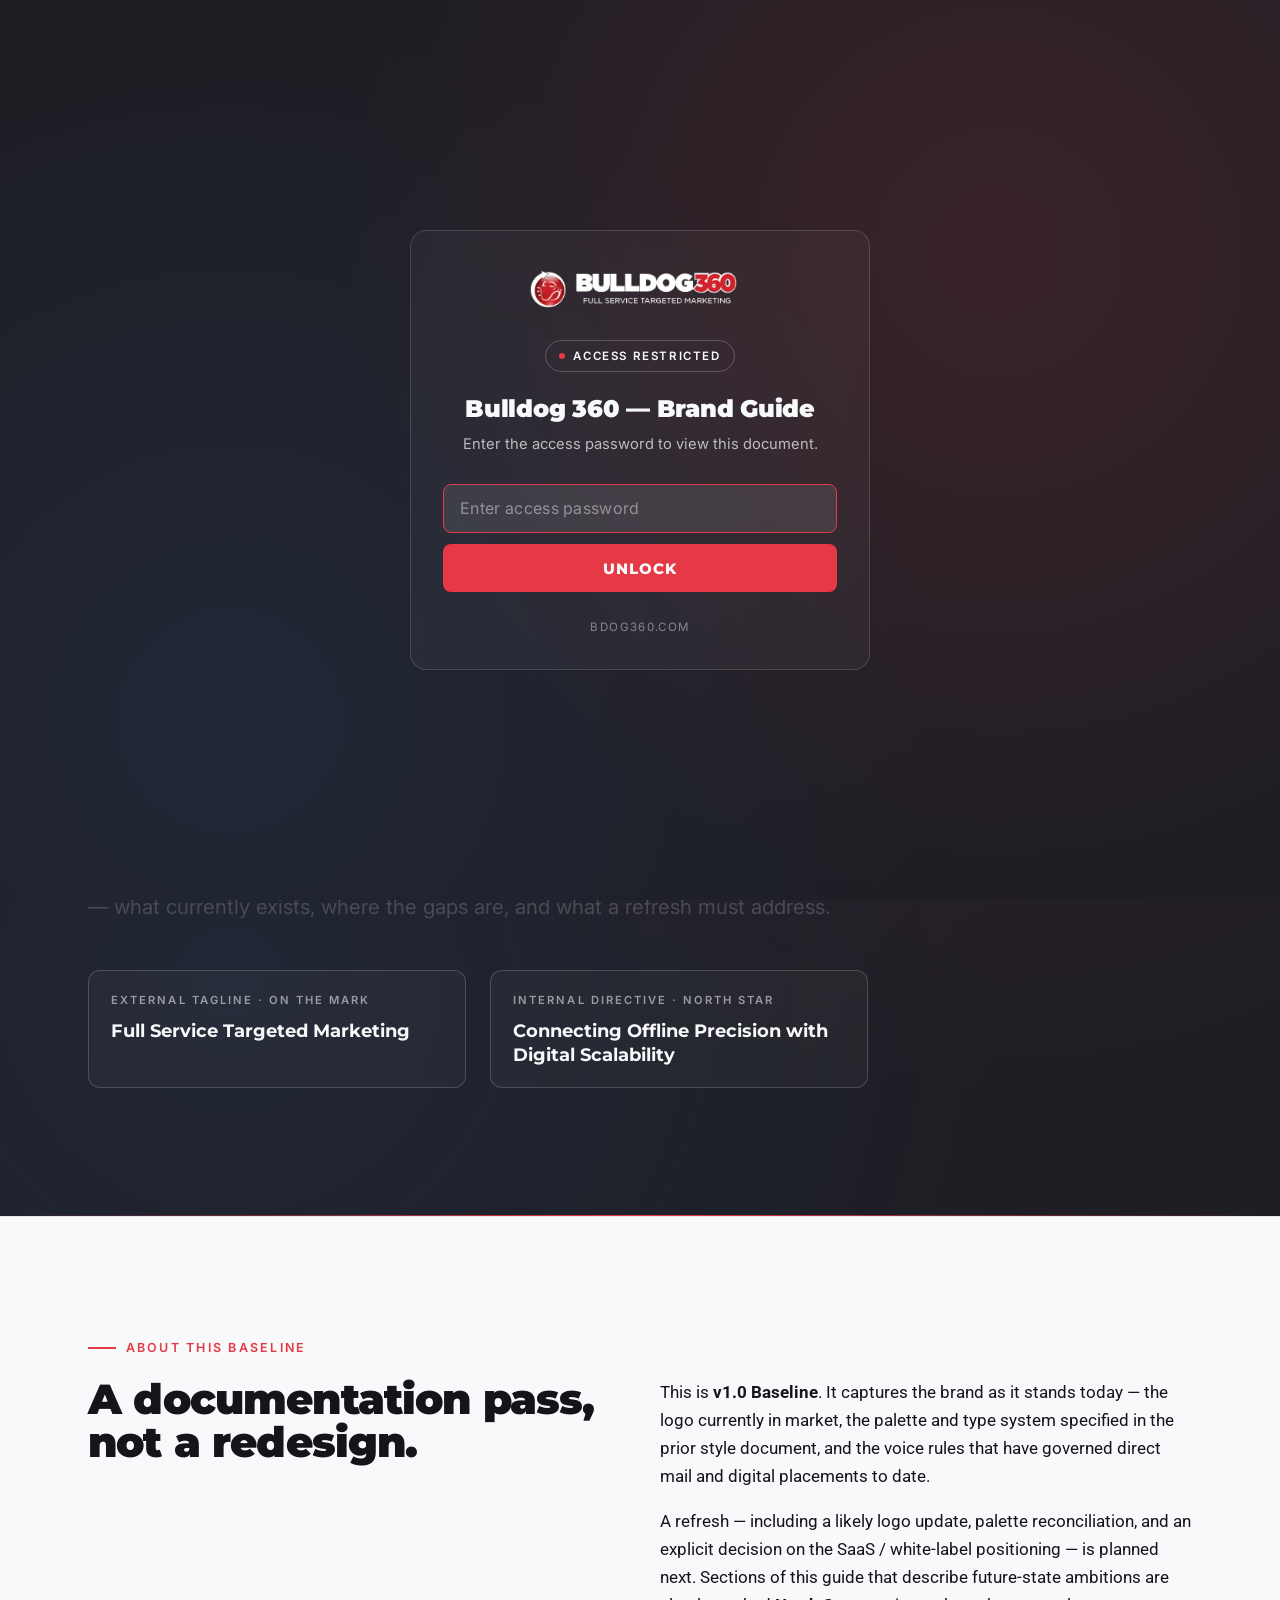
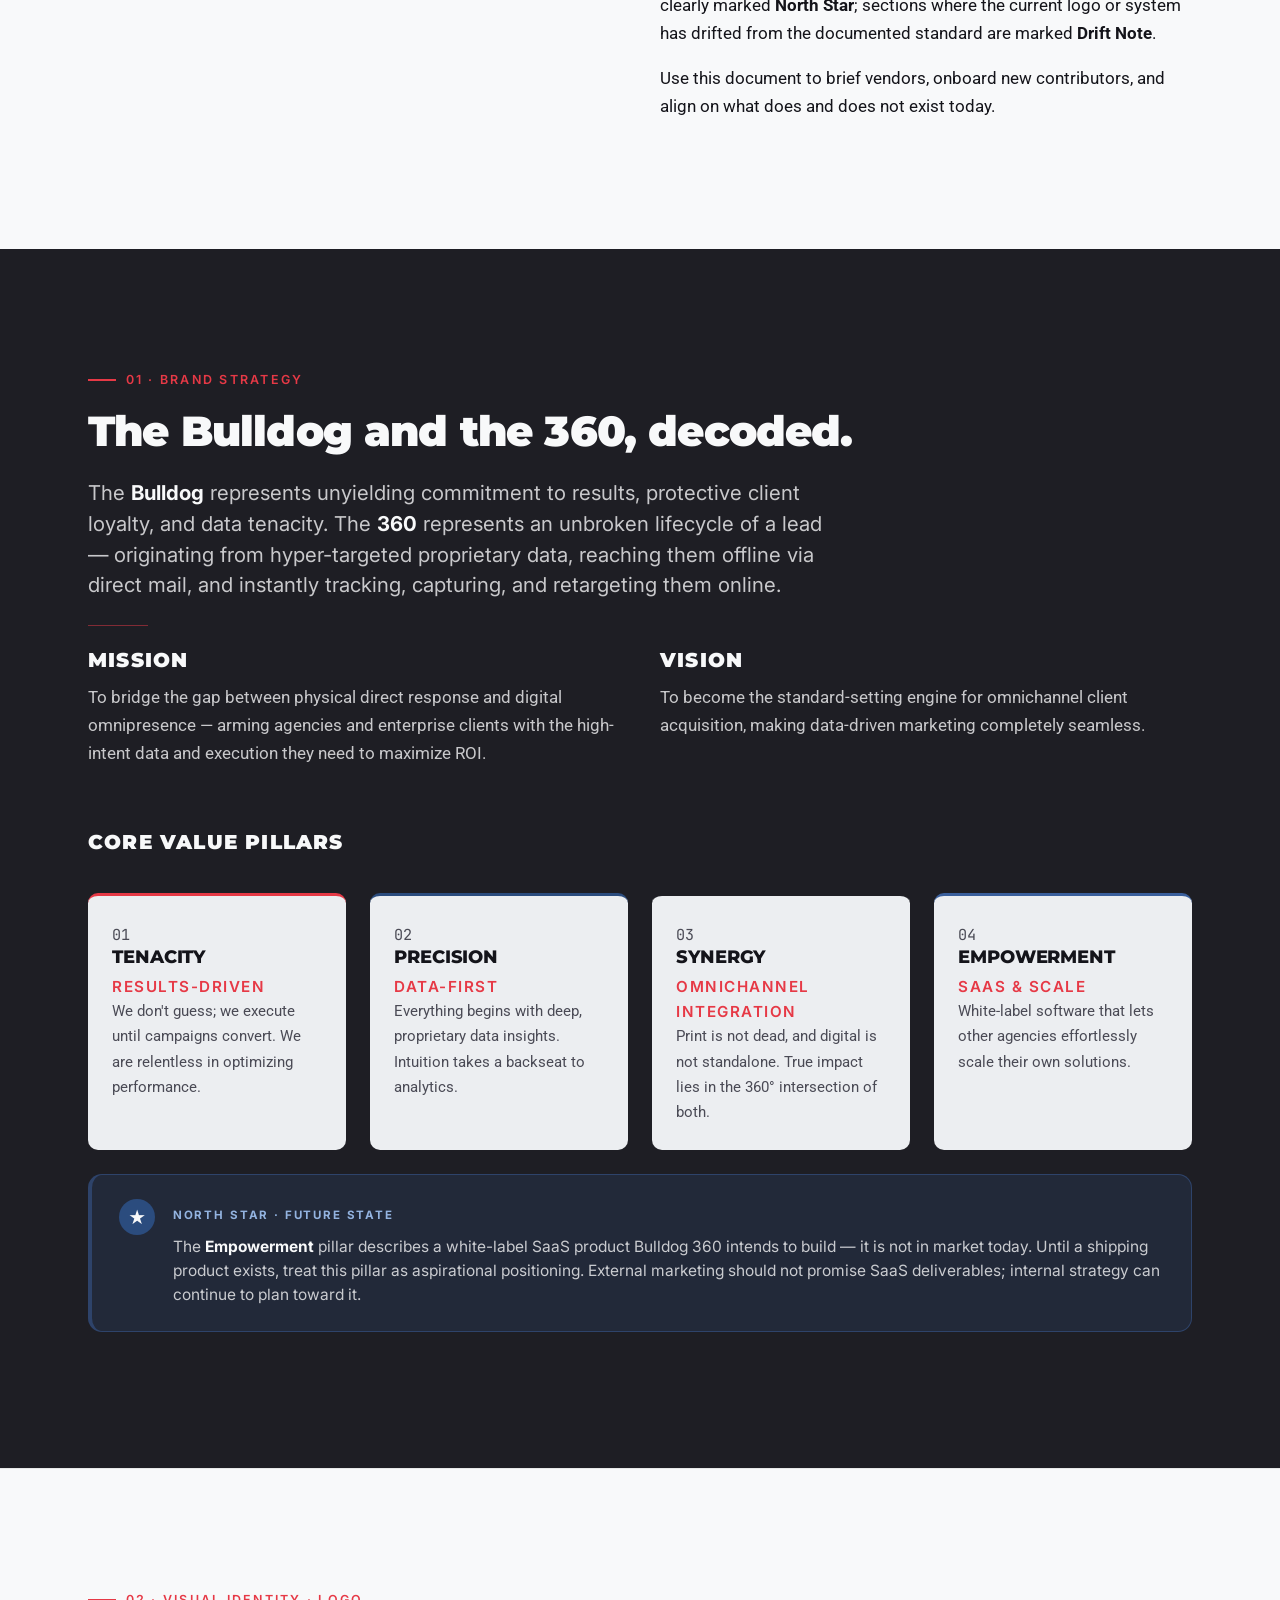
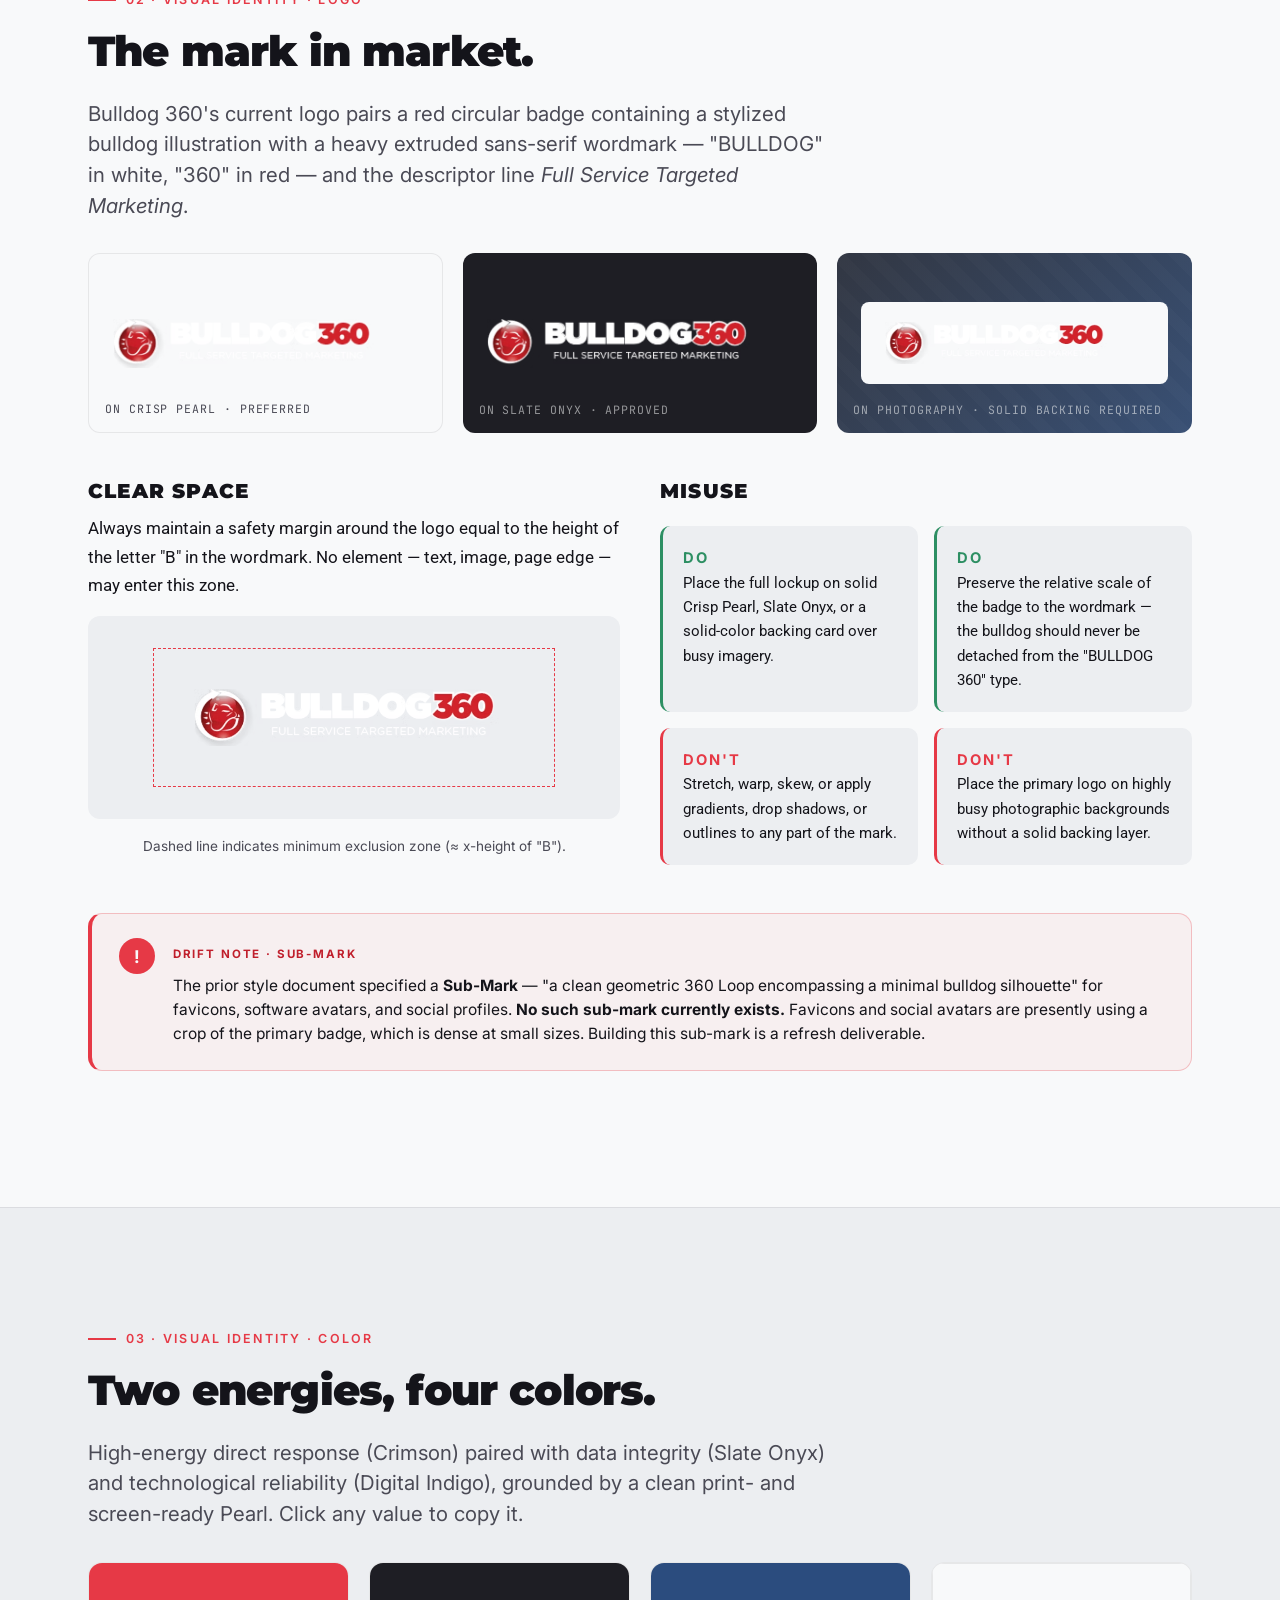
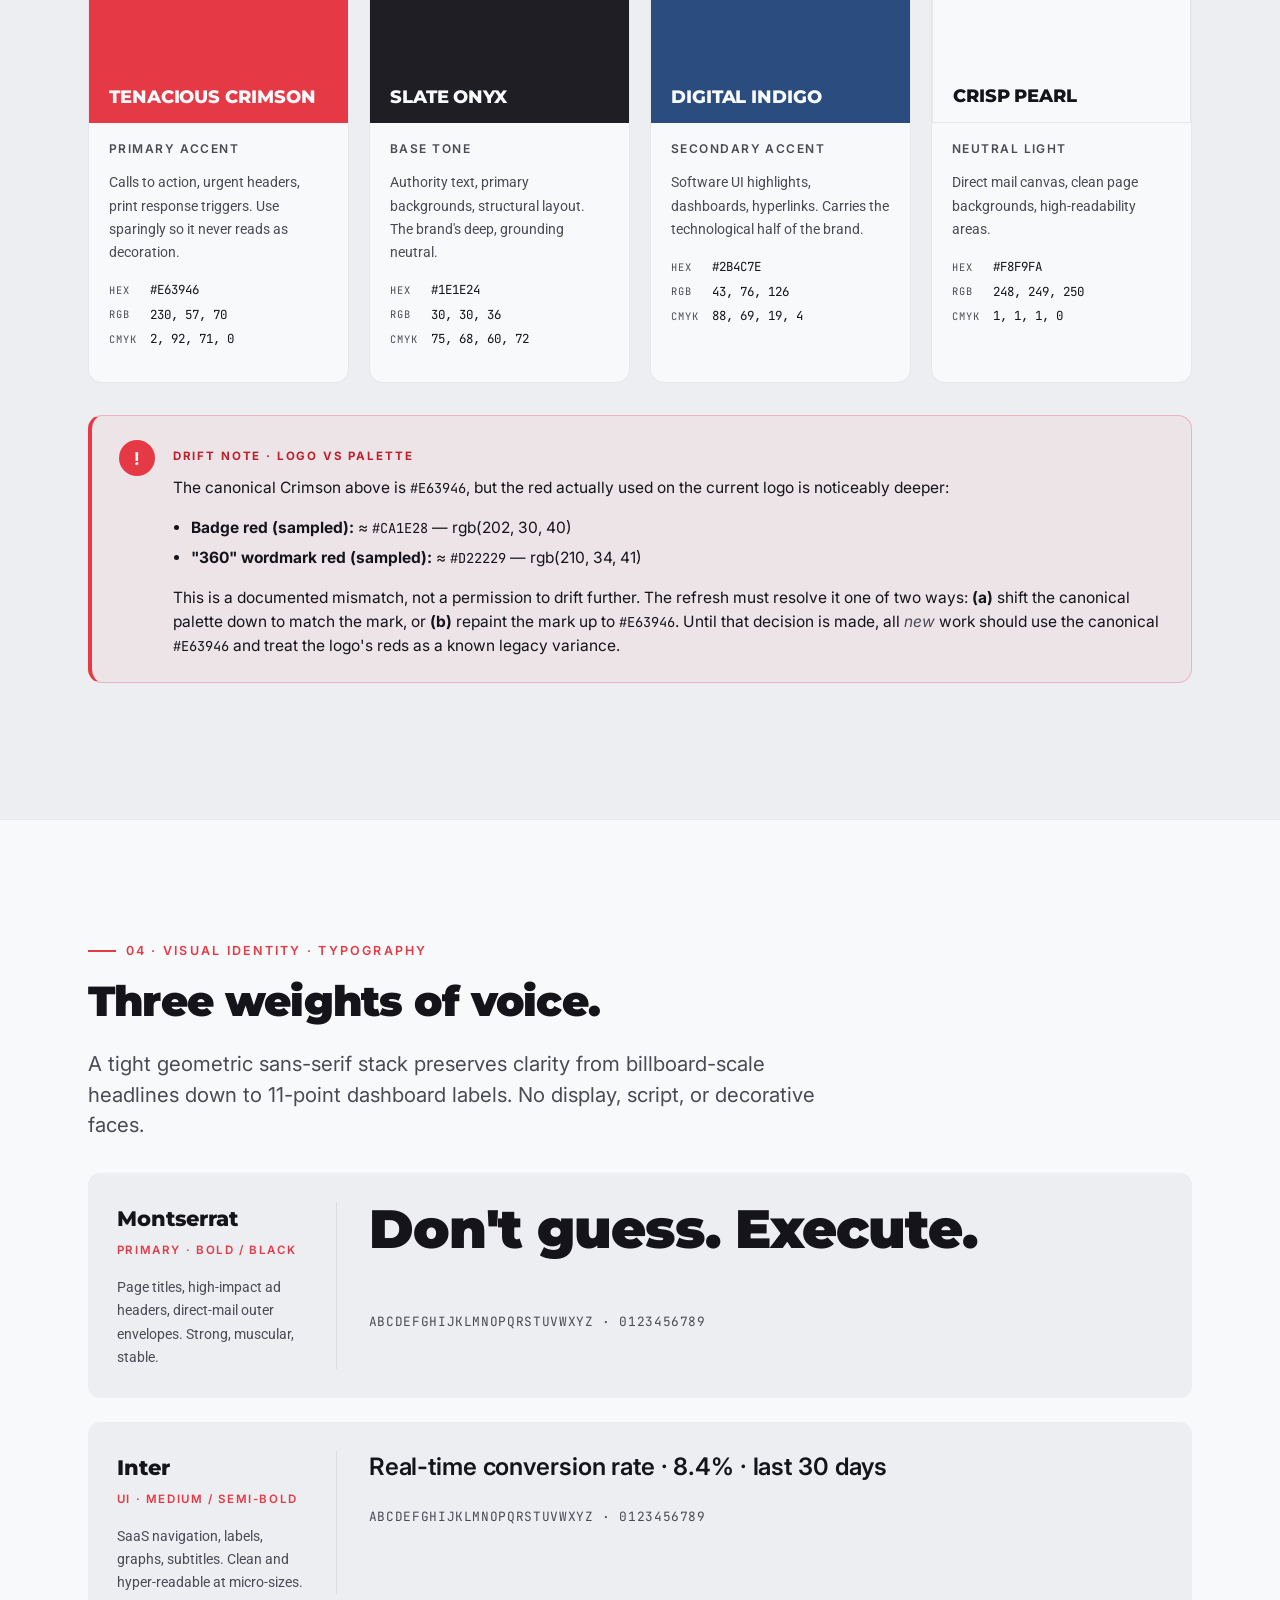
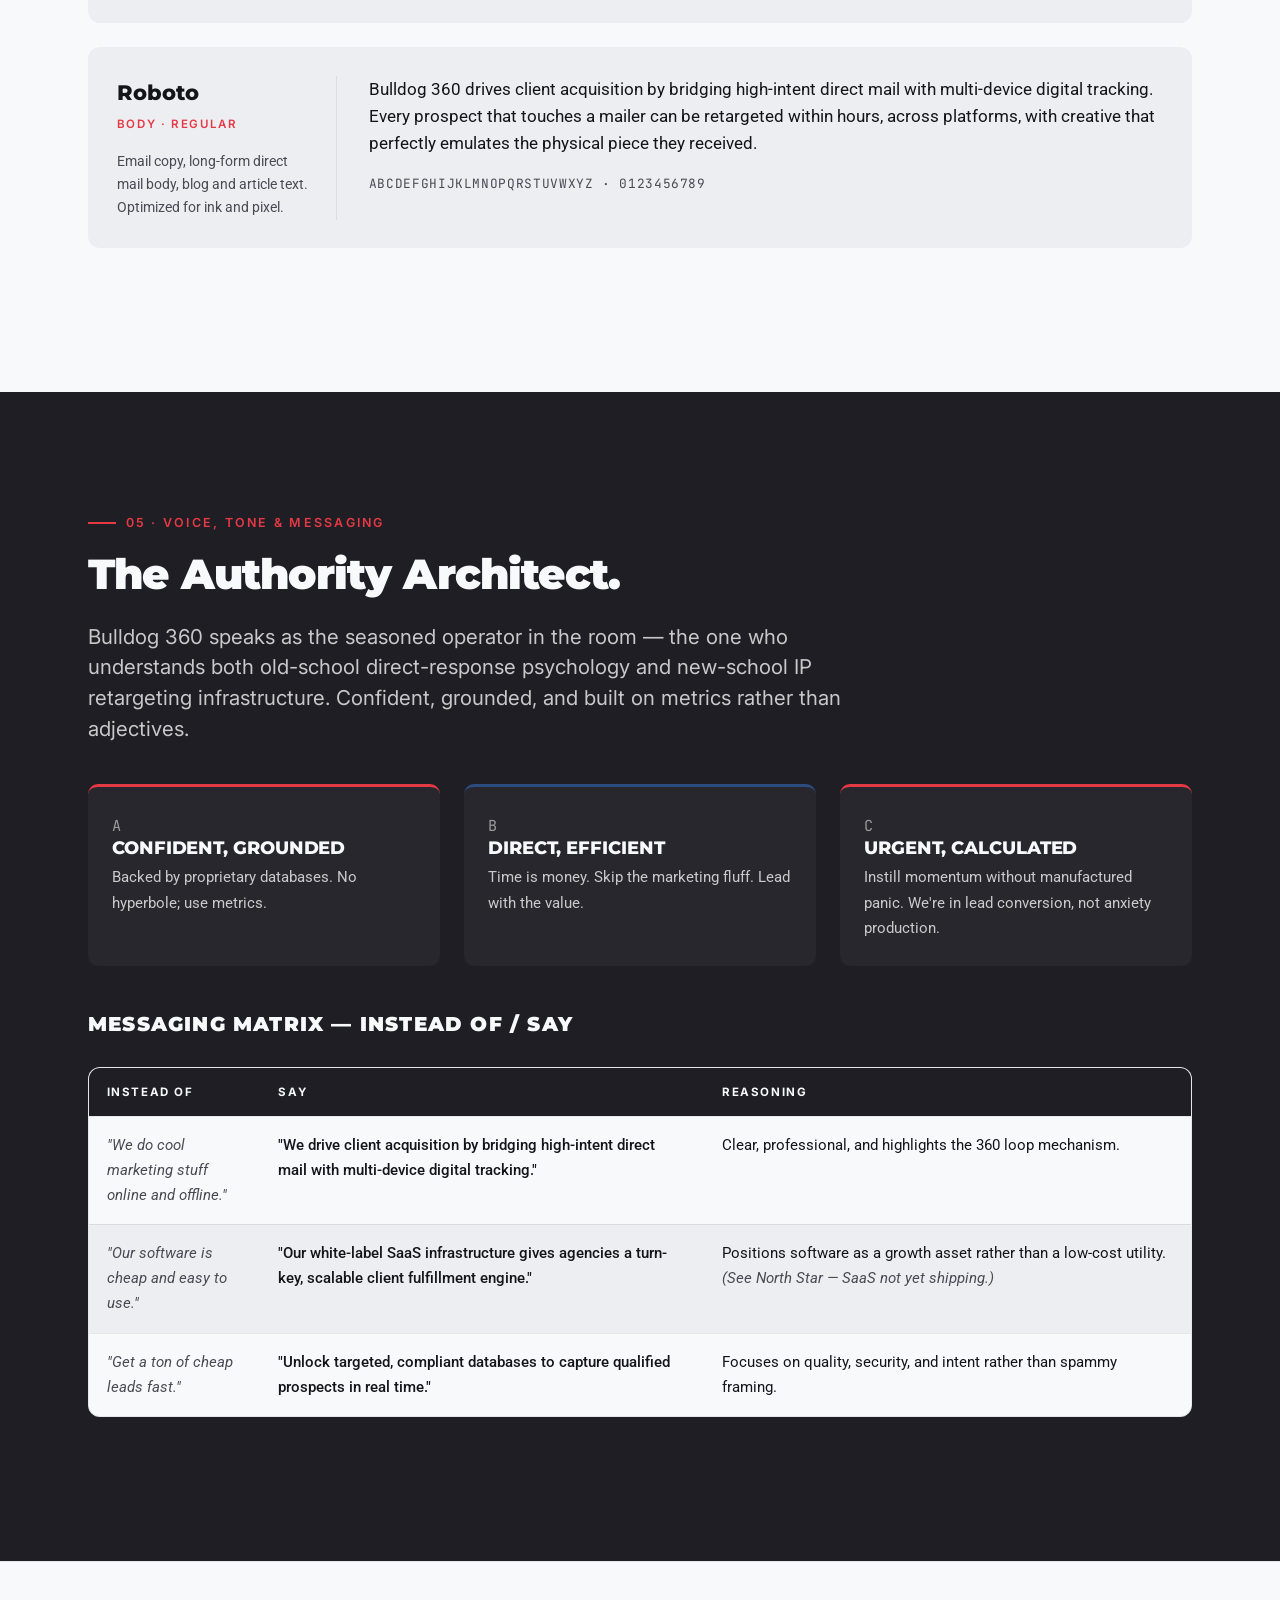
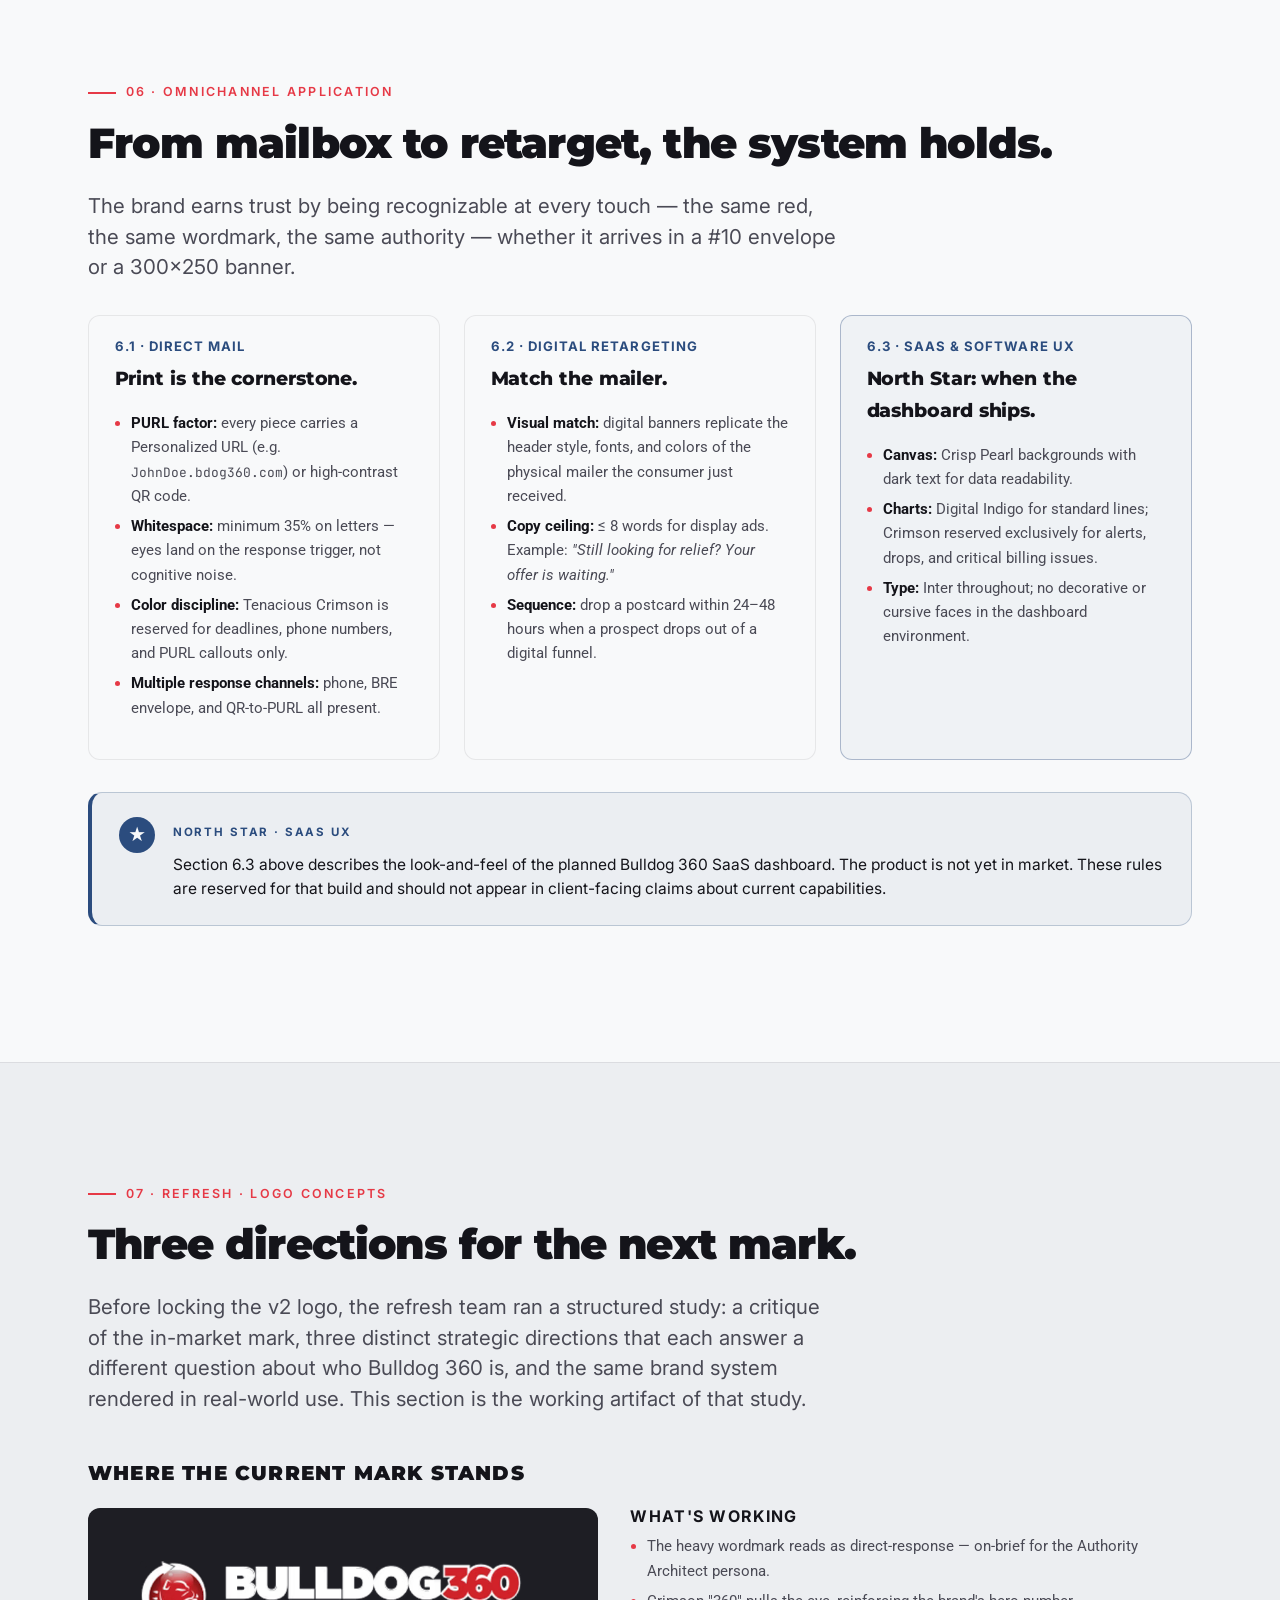
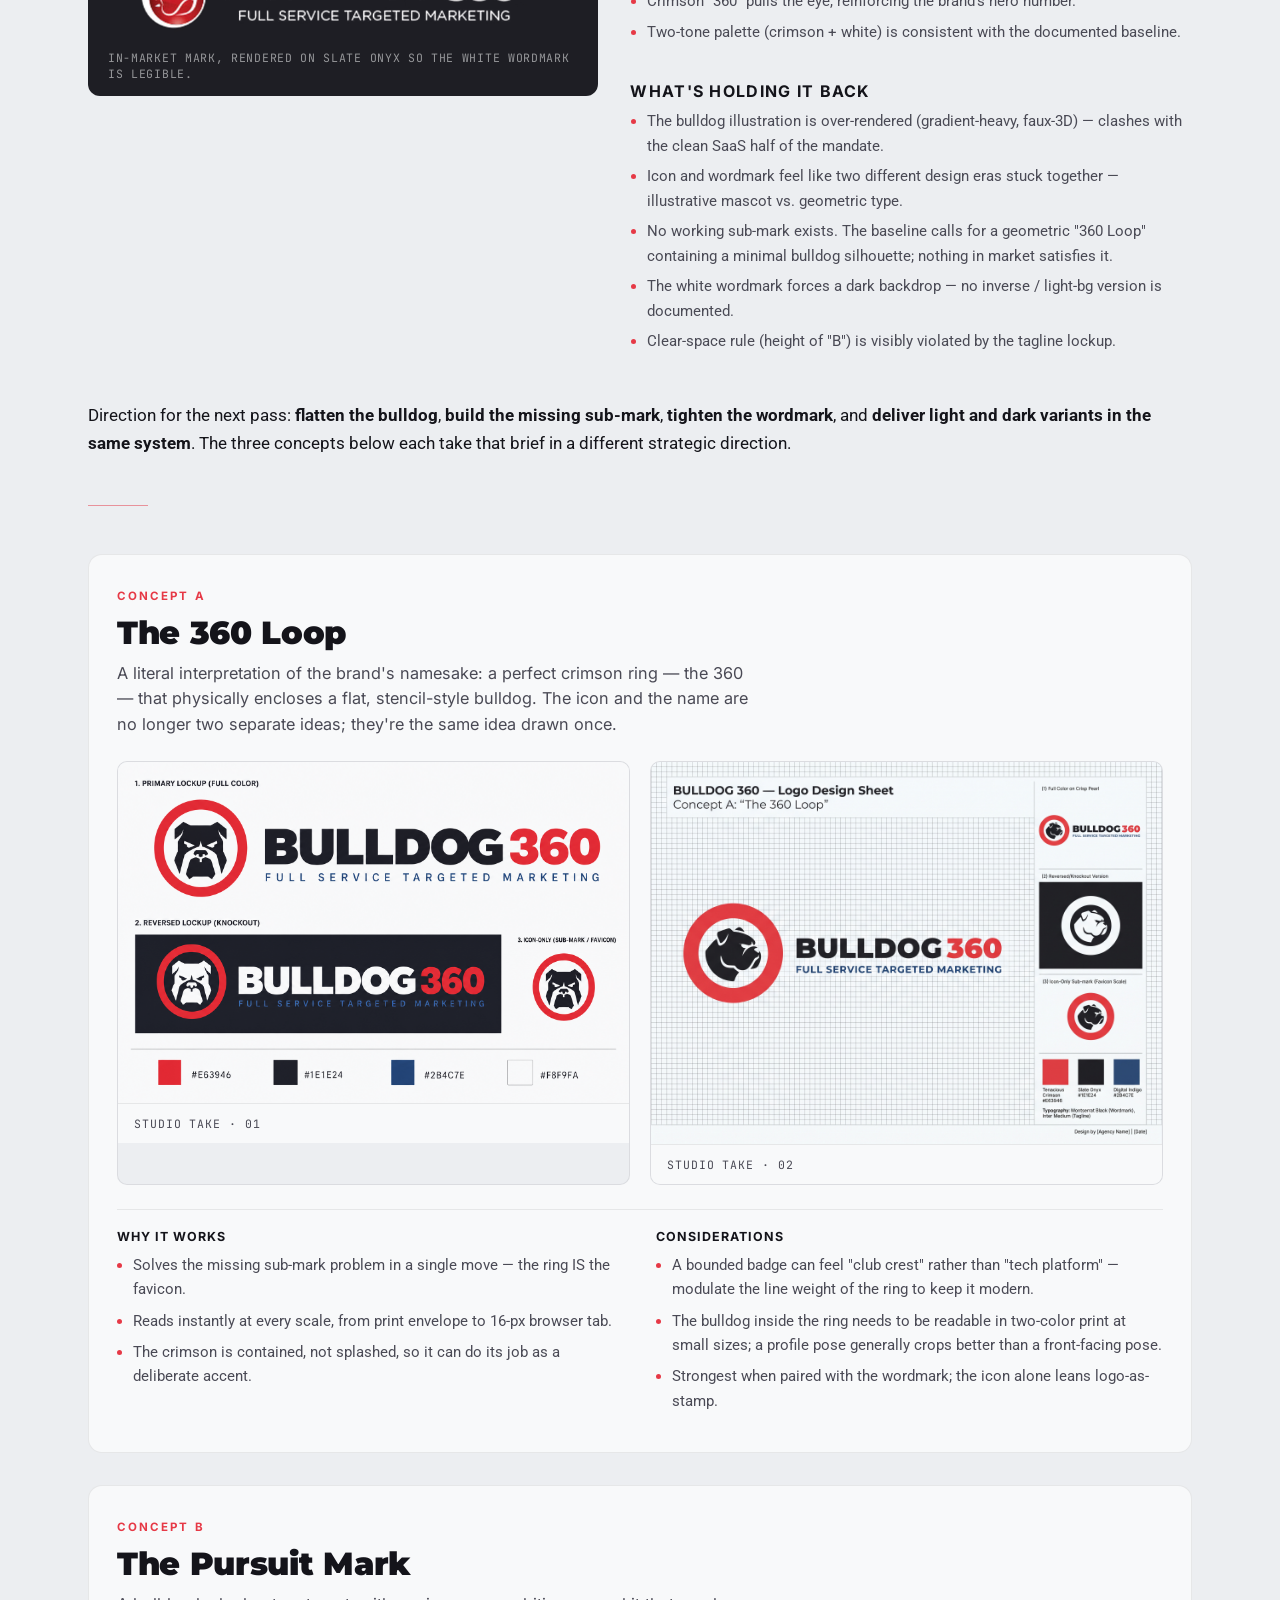
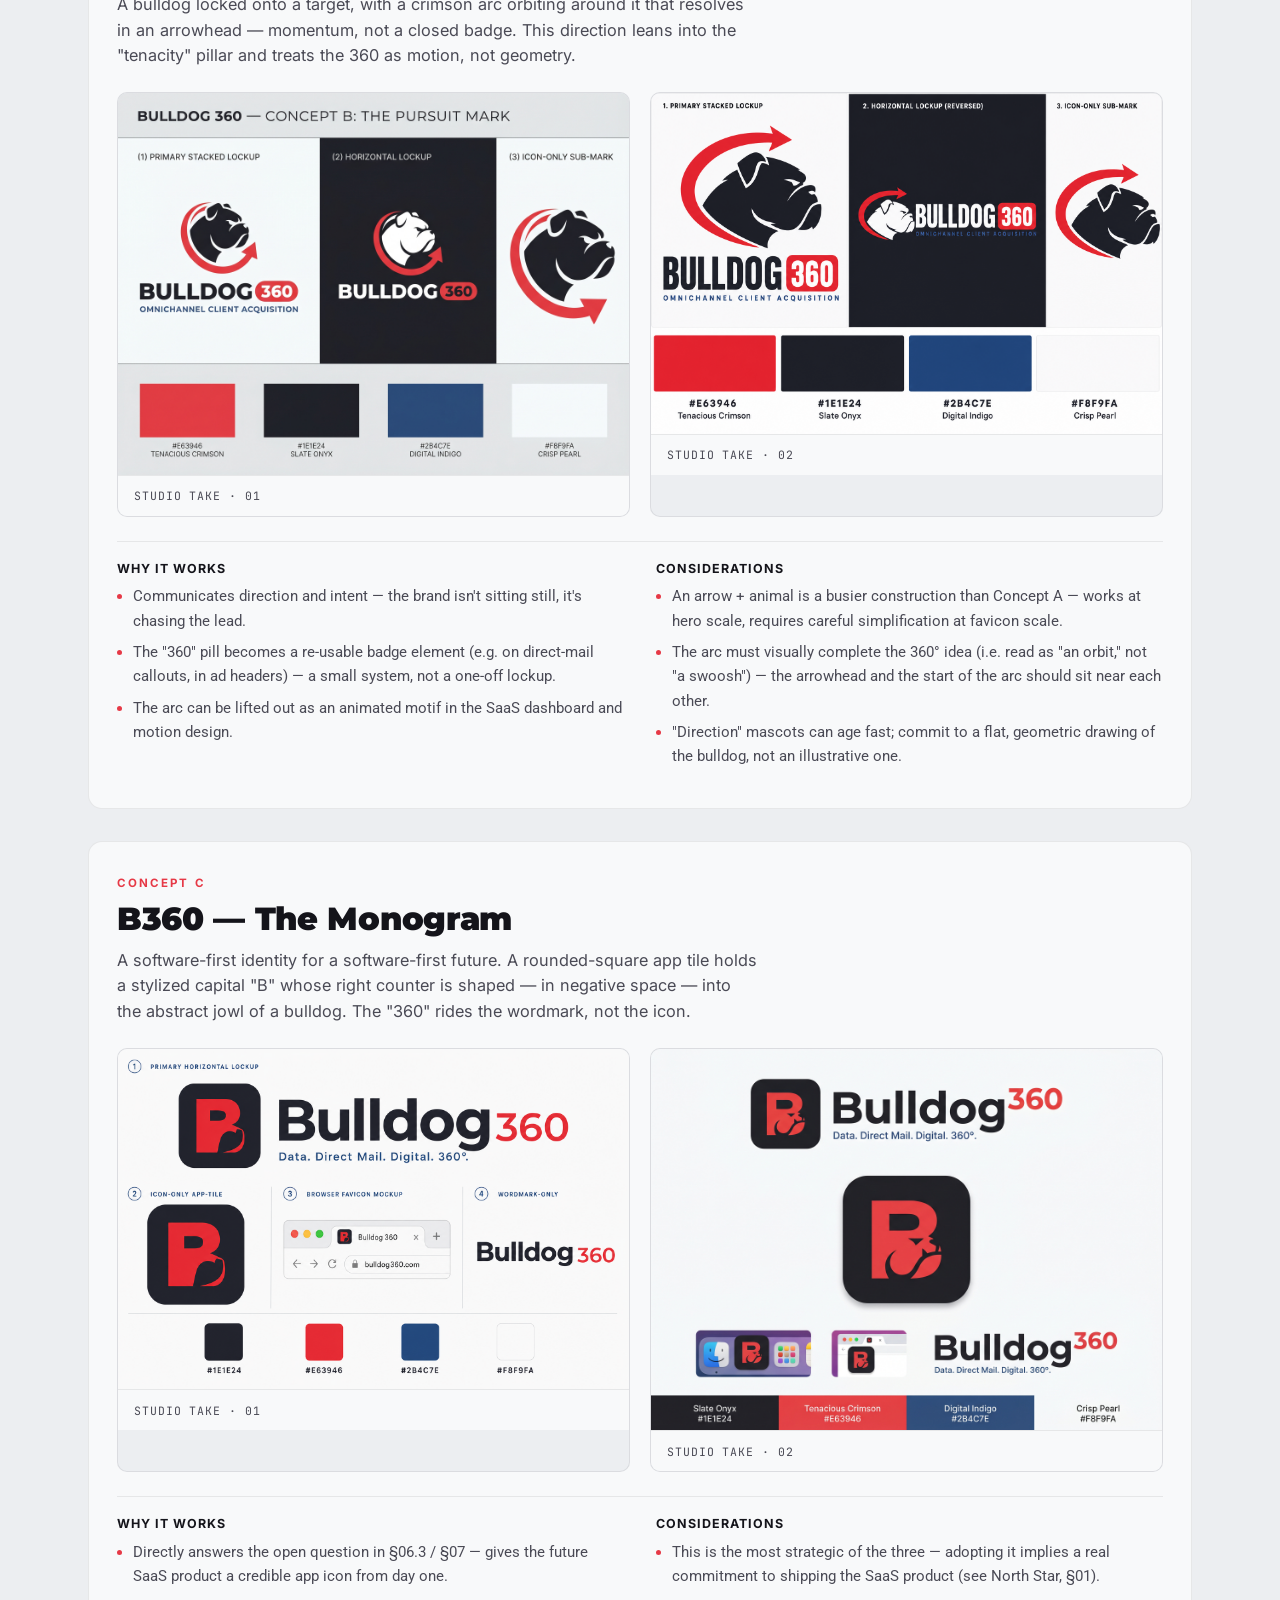
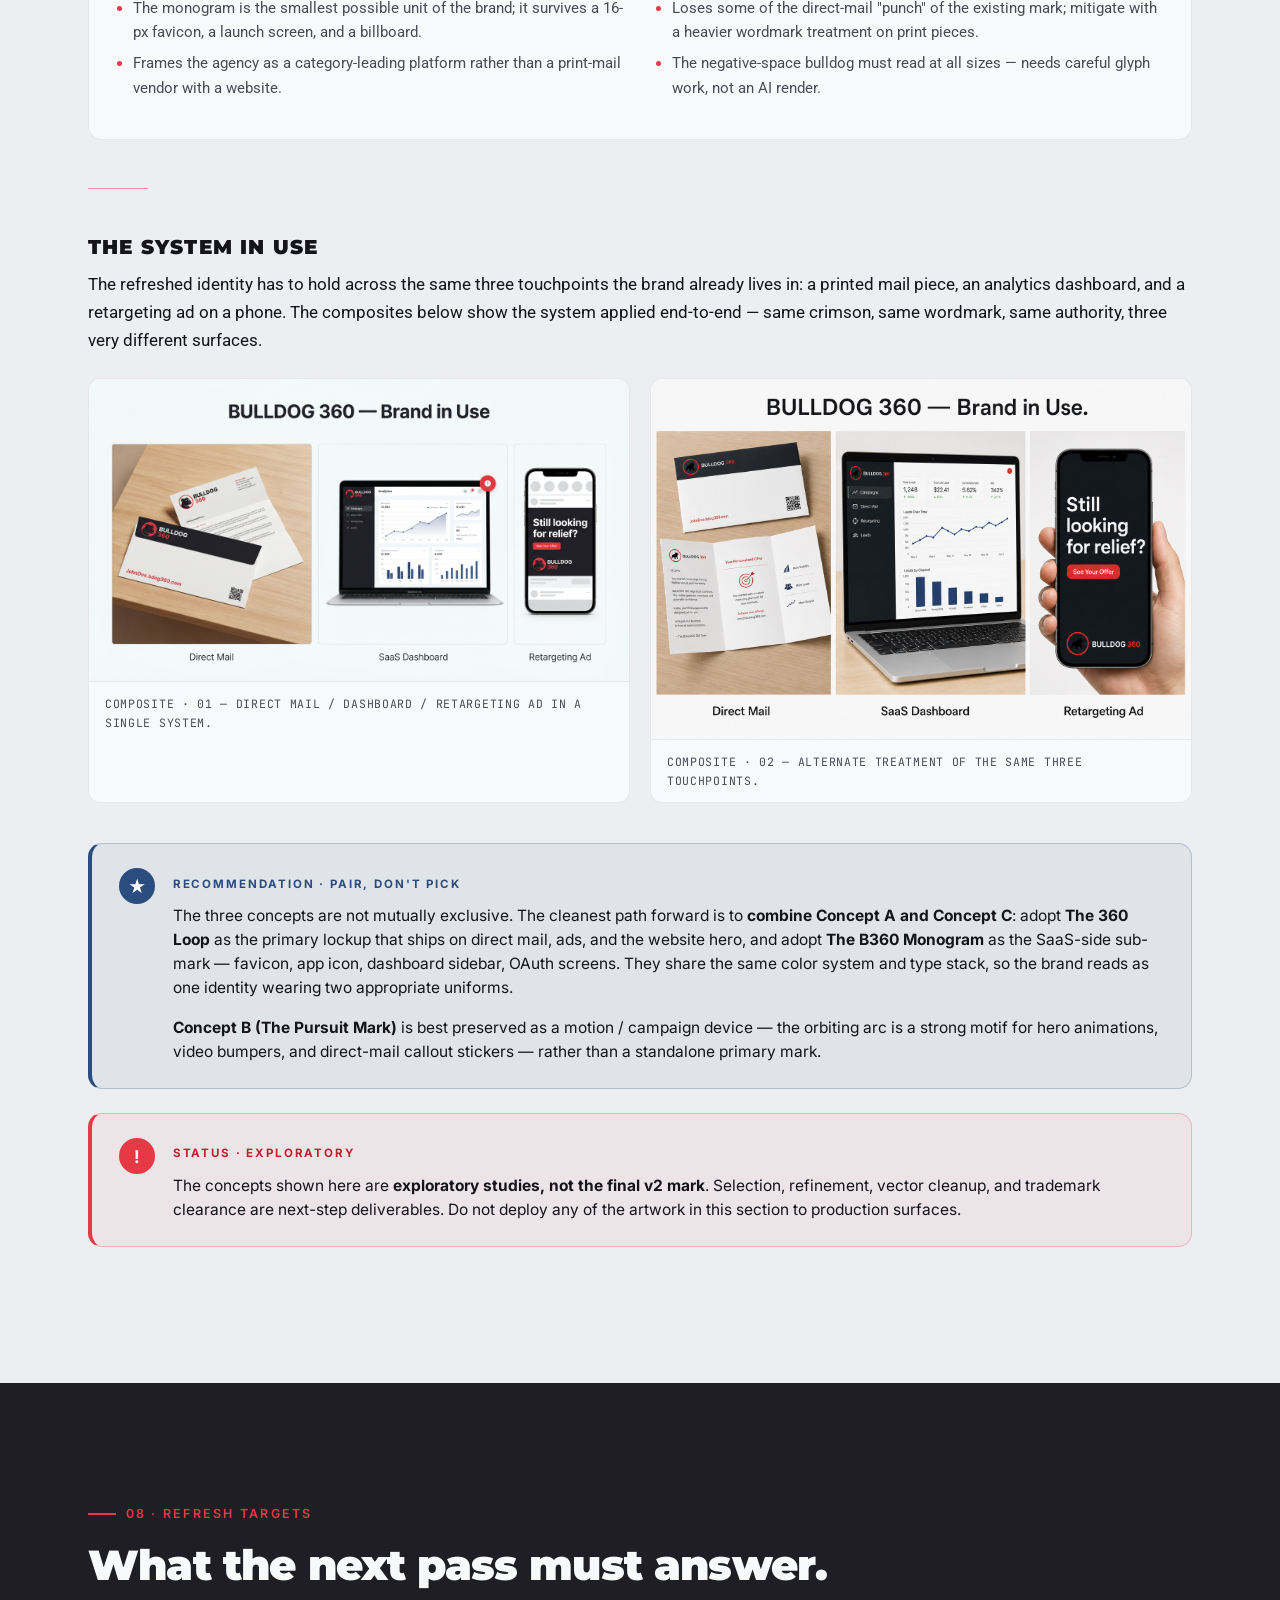
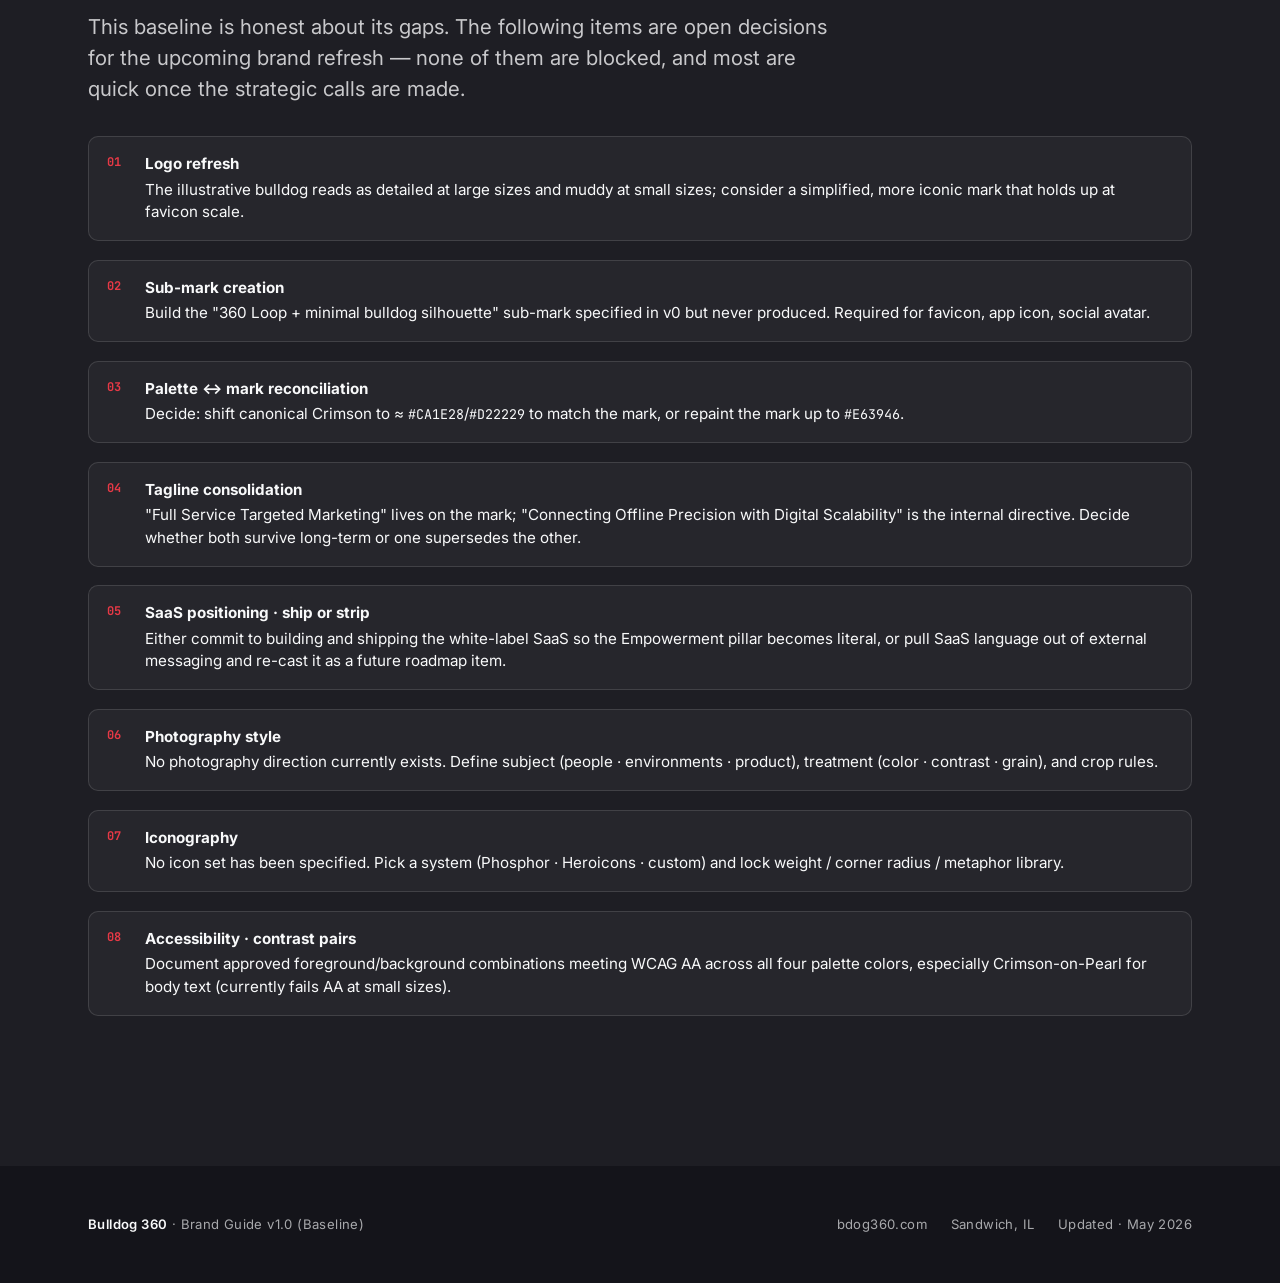
==== commit f340db5f: "Switch to lightweight password gate (hashed-only, content visible in source) Replaces the AES-GCM co" ====
--- a/brand-guide.html
+++ b/brand-guide.html
@@ -1,278 +1,769 @@
 <!doctype html>
-<html lang="en">
+<html lang="en" class="bdog-locked">
 <head>
   <meta charset="utf-8">
   <meta name="viewport" content="width=device-width, initial-scale=1">
-  <meta name="robots" content="noindex,nofollow">
-  <title>Bulldog 360 — Brand Guide</title>
+  <title>Bulldog 360 — Brand Guide v1.0 (Baseline)</title>
+  <meta name="description" content="The baseline brand guide for Bulldog 360 (bdog360.com) — visual identity, voice, and omnichannel application rules.">
   <link rel="preconnect" href="https://fonts.googleapis.com">
   <link rel="preconnect" href="https://fonts.gstatic.com" crossorigin>
-  <link rel="stylesheet" href="https://fonts.googleapis.com/css2?family=Inter:wght@400;500;600;700&family=JetBrains+Mono:wght@400;500;700&family=Montserrat:wght@700;800;900&family=Roboto:wght@400;500;700&display=swap">
+  <link rel="stylesheet" href="https://fonts.googleapis.com/css2?family=Inter:wght@400;500;600;700&family=JetBrains+Mono:wght@400;500&family=Montserrat:wght@700;800;900&family=Roboto:wght@400;500;700&display=swap">
   <link rel="stylesheet" href="brand-guide.css">
-  <style>
-    :root {
-      --crimson: #e63946;
-      --crimson-deep: #c01f2c;
-      --onyx: #1e1e24;
-      --pearl: #f8f9fa;
-      --pearl-2: #eceef1;
-      --ink: #14141a;
-      --ink-soft: #4a4a55;
-    }
-    html, body { margin: 0; padding: 0; }
-    body.gate-mode {
-      min-height: 100vh;
-      background:
-        radial-gradient(circle at 78% 28%, rgba(230, 57, 70, 0.14), transparent 55%),
-        radial-gradient(circle at 18% 80%, rgba(43, 76, 126, 0.20), transparent 55%),
-        var(--onyx);
-      color: var(--pearl);
-      display: grid;
-      place-items: center;
-      font-family: "Inter", system-ui, sans-serif;
-      padding: 2rem 1.25rem;
-      box-sizing: border-box;
-    }
-    .gate-card {
-      width: 100%;
-      max-width: 460px;
-      background: rgba(248, 249, 250, 0.04);
-      border: 1px solid rgba(248, 249, 250, 0.15);
-      border-radius: 16px;
-      padding: 2.5rem 2rem 2rem;
-      text-align: center;
-      backdrop-filter: blur(8px);
-      -webkit-backdrop-filter: blur(8px);
-    }
-    .gate-logo {
-      max-width: 220px;
-      width: 100%;
-      height: auto;
-      margin: 0 auto 1.75rem;
-      display: block;
-    }
-    .gate-pill {
-      display: inline-flex;
-      align-items: center;
-      gap: 0.5rem;
-      padding: 0.35rem 0.8rem;
-      border: 1px solid rgba(248, 249, 250, 0.22);
-      border-radius: 999px;
-      font-size: 0.72rem;
-      letter-spacing: 0.14em;
-      text-transform: uppercase;
-      color: var(--pearl);
-      margin-bottom: 1.4rem;
-      font-weight: 600;
-    }
-    .gate-pill::before {
-      content: "";
-      width: 6px; height: 6px;
-      border-radius: 50%;
-      background: var(--crimson);
-    }
-    .gate-title {
-      font-family: "Montserrat", system-ui, sans-serif;
-      font-weight: 900;
-      font-size: 1.5rem;
-      letter-spacing: -0.01em;
-      color: var(--pearl);
-      margin: 0 0 0.6rem;
-      line-height: 1.2;
-    }
-    .gate-sub {
-      font-size: 0.92rem;
-      color: rgba(248, 249, 250, 0.7);
-      margin: 0 0 1.8rem;
-      line-height: 1.5;
-    }
-    .gate-form { display: grid; gap: 0.7rem; }
-    .gate-input {
-      width: 100%;
-      padding: 0.85rem 1rem;
-      background: rgba(248, 249, 250, 0.06);
-      border: 1px solid rgba(248, 249, 250, 0.25);
-      border-radius: 8px;
-      color: var(--pearl);
-      font-family: inherit;
-      font-size: 1rem;
-      letter-spacing: 0.02em;
-      box-sizing: border-box;
-      transition: border-color 0.18s ease, background 0.18s ease;
-    }
-    .gate-input:focus {
-      outline: none;
-      border-color: var(--crimson);
-      background: rgba(248, 249, 250, 0.09);
-    }
-    .gate-input::placeholder { color: rgba(248, 249, 250, 0.45); }
-    .gate-btn {
-      padding: 0.9rem 1rem;
-      background: var(--crimson);
-      color: var(--pearl);
-      border: none;
-      border-radius: 8px;
-      font-family: "Montserrat", system-ui, sans-serif;
-      font-weight: 800;
-      font-size: 0.95rem;
-      letter-spacing: 0.06em;
-      text-transform: uppercase;
-      cursor: pointer;
-      transition: background 0.18s ease, transform 0.18s ease;
-    }
-    .gate-btn:hover { background: var(--crimson-deep); }
-    .gate-btn:active { transform: translateY(1px); }
-    .gate-btn[disabled] { opacity: 0.6; cursor: progress; }
-    .gate-err {
-      margin: 1rem 0 0;
-      font-size: 0.85rem;
-      color: #ff8a93;
-      font-family: "JetBrains Mono", ui-monospace, monospace;
-      letter-spacing: 0.02em;
-    }
-    .gate-foot {
-      margin: 1.6rem 0 0;
-      font-size: 0.72rem;
-      letter-spacing: 0.12em;
-      text-transform: uppercase;
-      color: rgba(248, 249, 250, 0.45);
-    }
-    .gate-foot a { color: rgba(248, 249, 250, 0.7); text-decoration: none; }
-    .gate-foot a:hover { color: var(--pearl); }
-  </style>
+  <link rel="stylesheet" href="gate.css">
+  <script defer src="gate.js"></script>
 </head>
-<body class="gate-mode">
-  <main class="gate-card" role="dialog" aria-labelledby="gateTitle">
-    <picture>
-      <source srcset="assets/bdog360-logo.avif" type="image/avif">
-      <img src="assets/bdog360-logo.png" alt="Bulldog 360" class="gate-logo">
-    </picture>
-    <span class="gate-pill">Access Restricted</span>
-    <h1 class="gate-title" id="gateTitle">Bulldog 360 — Brand Guide</h1>
-    <p class="gate-sub">Access required to view the Bulldog 360 brand guide.</p>
-    <form id="gateForm" class="gate-form" novalidate>
-      <input
-        id="gateInput"
-        class="gate-input"
-        type="password"
-        name="password"
-        placeholder="Enter access password"
-        autocomplete="off"
-        autocapitalize="off"
-        autocorrect="off"
-        spellcheck="false"
-        required
-      >
-      <button id="gateBtn" type="submit" class="gate-btn">Unlock</button>
-    </form>
-    <p id="gateErr" class="gate-err" hidden>Wrong password — try again.</p>
-    <p class="gate-foot">bdog360.com</p>
-  </main>
-
-  <script id="bdog360-payload" type="application/json">{"salt":"/orSmIm6GKiKm3E4nu9cyg==","nonce":"gFvhFN2qkOF+sxFA","ct":"t+ty9Qz97eVfAWTNpPMgI3cZgx+IgsQp369wwBFfAzgyH6qzLDBrswAGWxmYN/qzsXnmt/QQzxe+nMIzoBLLLaB84ODilRyTDWY5CGqwGY9Vb5cKvSM8LUNYSI0Il04AaLqSvE8k5+6sxK6LRn8dVJYV2j+B3RJFbOOxOmlsmp/d2Y8tDIZEFwP9+VgSz4FpuC/DOjQ26WRQVu4ryqAuzim38Ng+JjtBCxB6homd7Mnb5F9K8M/qMfViTCz2S3O9uT5/0batgnewk1aana9w47LSSUTUlQRsS/tc4/6YVFPELkFktPCBmAOK3JayuyeIPjfDIzczKuCG/GvFT6syycd3eKpgpdkCvyYBCzLdG0wt2UMQrl5R18AQ8/4/fbnchHXohuWEUHfU6xM5yflVMnx7NruNEBMPUk02g51NVr0D14g4BlVpA79ueHWF2W4euf1J8h1hHjo25G3or/[base64]/z1lRQVMRjnYi/7OJqoFxw9YVBmx1T5CSYT5FyjwakhKH1FkNa0cwvJdqnjZW0CEk2l+JqMCXp2oicC6GDaGarLVlMY/ZTpvRYRyCUKTviDIN9arqeuTZRFtGByHDsDD8+KorEBSwiHpAGpw5SfKtyH52qf9n8vPE/nULKzfL/UysaCsoxIvTe8xiOjIJdMAk0B7fuxUo6kgV3yPo0jp89wTh5T5GeUHA1bR8+/xp9eMpgyL7hV7Vk5DHw6LiIEuEPLt0OcW6eGHveg8KJnGGJwPAc7GiRpDookXhWDd6woXAoygCon0wcgzfM3EbOXvAQy2bzhbiq1nzDt/BqdnohXKIpYsZiCPhj2HxqLyy2A1GbSR2d05YMzpbrYA1szDhe0dBPYwvR73+Jo19LG8e4AXlSLyBMzUdqQhgOfd2qBVzm8lRyTvH2brqF6rqp0HGVh69TSkOntdx6vI28AiKtEX3eVDwx+1tma35jm41YOGoYVl/DWCR93Xe6J4Dc4GVxAkAAaqsz/lovECIApKJrfiedZizeFbf544cIM6lalf7dFL9YJG0nOWdRmO3AJD4N3bz8wO8KB18UJlJ4qk0soFdQ9BebhPeYRrKsMflE/QVQSLrRVqKHDA/Qtsyh6z1XMxNnDDZluuIMlmeXkSZiKDXoR3O4OY5xgD4XViHDo5gHf9vr89Ic+p/rF4N5foV/[base64]/MnuAhENaRUBCwRZodT2ytMiom9g+DmqrAGrl1DzrevwsmPYrBiSa3DomvIU7qZsQdM3DWhyN8JO8ZJSQgII2B1407hAY1UQgIQNTZN2hhjt2L5VWtSLr7wlr9mgJzg0TwEXv8XFbWNkOYx9LiO+geCW3ItrQzMioiaPPcQvs7DQgJ/QIvObV3EtHOPgTlZmlEwuIKKUCHNvgnUc+twncvv8mUEMd3J3DnjMB61Dgn0712bKyo4D/HQT9RP0k3UiUgNZWAGAzTBPdIWrfkkpRtfLePXz7baIR+PJUm32Hb2l3kAwDy8WyqeNGV/v94laGBsVIBKmRSOU/jwkoKEjXdueLOi6FCy91y9u4iYP0Rx/DfTiRHa/JWrPVGUVe5w/mAN/jVH+VtEbMYuVNbgd/nUizFgez5sOIjnVllNF65RrYadZe1PwmdAa6oyTr8mVrIviG6bm3is71859SyBy4UqAX0f3kiY4ta+HqJZ4zcNXeabQhku9HIhNeu2r90FJQIUypCkBJ7zUFsDYDctSTQfG6LOP5mI9SQazu3PhV/9vVTWGucd/h9tdU4DhNFS4i4zH8SvxJddoMIT7LpIYE7Xo+R/nI5mWO+86ILMRNs/2NjmyjLXUP+EuuT5Z3S03pMHkL+ZwM1XUrV6xUF5x+n2hADqBnq5CrChAWvkh2ZkjyR2cB21Te4TkcSTsjhppThaQbqN65rqYMMFhJ5pFwfjb2UV5dotTYZOPrJS6AgHMh6Pwz86nE4oeTbJzmq8qHw98OPl+9x+KcDAQDFcZ+6orNvDpbbkdkUtw344wG9ZXlMBc/UFv8OBbyxTtgUoyMOWiIayXT+98QH+UdQdIZIIDK9IjW/257udMaIih7stvWkEdO4dQWG5PWQiUbQ1Opd8IUYBcSVDslD8v/cUnrjPnSfI6IarfrVbpStfqLB0rYGpHOL79tT6kj0uL7jUaAhUe1tQYkd35eEOAD/WjK1vsbT/TmQnAZEu7o5xBthmBAEPT1g/3mM3l9Np2XUFD/u+2jIrm3pY4sgjre7Oh7i5zJARfNSfq+WpFyLK7cWRA6qJD+qkJp7i3dU7NXJMw63lPDrhPAFCCnNADBeUca3Zy7HlPVlT0Ptky9RDbDmOvwmjZL+MuzeXft/7Q+U+Bq2b5hIXYPnaB2epYp5zRdpktGqLnoDrPqYveW/Au44CIzX3LVt80AtWxbilbQd4UIvyyOFLlyWbTfbiMiNO0ifNOqh7ayMmNg7nZMu8As0+Fq8xESGNy9vjvKgCz3K+PYMMnytsP51Pa5+C6fmtBaf7gKzW76URbtz5ZEv3TDKng65p+MV6dWJU46I/[base64]/KqO6Hw+DxDdB5qdytBED5PLHINvy8JbB9ePG2wd41Lo2sRkUh2xpdomwSO7egLp89w+5CNp4pwxrazp/vxoD4sZVgoQAvct5tG2rVhE6WWk//J6cKHe1BQbrtS0vMkTc5v1SZ+8x2pkj02hwW2FgfmdaeJr0RWJZtkmQftJzBOgng4DxiPKaHpbzQwIiihudqF3b1/CewpW8FtDoeN0pT2hX8a3dtjJhuIcWfkAqtllFXNXMs9QKrNSQs8bjaa1A19sp7imSfrcm2w8eWEPKjt6FL7+W6YB2fZn/bB9oAXoCiuA6Ia67NDXrVW5+4/R2W2Vo51GbYkboArpEOyQeIn7tw0v+jlMV1zJ96c0yf3V6BCduQtw6nP+okb4PlOnk9gaIGUvxS7L/[base64]/mCgtaNRqPMEIFOQfS20zxVS91CfoIFsR7FlCGXHhBi5516mNDB3d9B2GgOn8Kan9gypgXXT7Ks14GyJf9nOyNWGaXRQ49lCNrHNIqD/p8hdzV+07hHZECj6LiWp2rxm+p0zw1nZbZfJ3Zh+JGUAdZaxRlyS9krBN0l2CFRTPfUo3nkoQJpIrNSrtdabQKr+1FXBfqhQfg+DM8Tf48SuNTclPKpoDd/[base64]/JDxlWiNyB5luHppbSueE0h4TR1iZePIG8V9hj51xnJVVw0dq314YFGS8GuwXxhtVKcqUApEoXJigfcmsVNEHOJpXHiEmphopDBfsJJcJK/I+T4iFCPsu0ktz6M5fvT4SchylUvSJS/O5Ac5o1SZC3ZKlj9px2SXOTBkNmfs+soZDRVQXXLlA4RXJy22DiN5n/BdTjNnJQWLCuUxGw+r3UWgyvU+DosFE2QreyDAV5eTcaYFF/K+DkmJk149LK2jW+9bTiZvjwy1Q4DXk16fqEuGWvneNEAb5FAl3Olx/EenSu9Aq/xltmIuVrsbep+fYTVNGZ1FWcZwmvbDcQ1gmOnK+mbw+BA6K5HeI3s9EiGcGbG9Ga82T7FDYb/kS9FnwEsB6q3qcETJjNtXHHKd/pIfs1GLkIizl3k0w8uYicdxJDFf6Xj/2yOTiMMaBzyLtdEbWhW6CdOHdrNSd8En8c4gBj7NyitMJYsUvh4RNr4kNeChMiBeb0WkVr0nJqWqURcavuECnagDhrROITgVcSvOh7+BfD1/d3X6Qi2QBuokgUqSYBD9pDMwBXFbldjuO09p8mnE1OrTvNNkLoS2tIJ/d5uk4xoV1nPa+UZ0MwgU6MoemQSh/8ILiKcYrzlX2eZmpVgOdQcNHwWrMJHm4KA4nAt/znVDw6eaEUaGdzk27RAtkYrZqISbBFoRiFa7An7lHibbuEvQNB9EmEHvtJdJ8LY0mw2DvkrcfG+u34wXwQXw8jDZ4z30efC6Uc/98XogOVDBF6lXlqC92DTVkM0euSn+j53pwZ7rvWETdoQtJnuIQvNLVGwlc6a7UyODAaVlP1dm+iVgyf4Vt1om3gSIT0YYY2x/BOA6mzM1ZXyJ8GMVA07/P1OEt2oB9gUqAU9BZSQidjESJjycova3lHX8AWBGkvhPW5vMexF1HAbBFyMcUxurvYEb088bG/nNmAmWHvXsNJ/lyMsx+d1sWq2VFJCjIPPnfbbsUPHLp5JcIuowIrokj0uGe3KbkLOxBV9ipPBBzilGf+QPvjqJcyJWptq/ng1IFyy9syVWF0pNi/IXfm0dvtEO0I2Gwrz1d5u+l0b1Iz8hBLF0eT57fSTgqIe9VS0LBGZbfppdk86xg8LWSzMBjQ1omM9ljQk56/WTUub656EnNtRfzckzpMy1/Y8vUlGFih5i1/6jgyG6RS6DEdD9OtCjFyWYKm5vSfuDpa4gvb/r7KHHRuyckzkVJCFNNpZfIe5MWnznHBi4a4YGqNU+eBi/ZCQdCQor7K5ajZ7eFsjvxkPoF/FNIxiUk4KT4Vep2TvLGXxmsQ4F10N3UfPYY1oxYy5G81+bY4f0OpyYbtNRzQ60qwPnWok/a3MFnm7QSgs2qW9l3DgEXHLyevscpoKh8FMNxNcIXpL2acpsIBrew3iH5gIeV06K4tOG2YD87RdnuoeuEt6rPKUceLgOTpz8ZSaDZca/8rOfkighSBb8mS71Ujvt4v9AeSTnndLP6MH3dE2prbXRECdPuPeMUsEiZkU8CT9SQFyE4crq+j2hq+r63nvp65jzDCvmx/0t0JujXPI0VCuDMcU+9DFB4MauGgHgXsuCCD6NhVoYg4TyAgiLuxchfXL3rcbd/PnXUp73P9x9C/32FpIRnBcwCYS+yHtBz3ckxeit08Wfl8lzdOTTX4zg+xFFilEoBXA3nIM+1JhyiYR1hxysu6AAg0SEar58jZVRZo+PrPEsRaDRG+yBdTuz5kb0vH3SIhUjx0QC6BG/iTtJYycx+u3Ygw/[base64]/afaz8a7QlY+lCScGS3uMFkcFFPdRkgeDS/qNoYHepKGMWDHn6sccTeASOPIU4B1C51e0pSt0zGgvA+NUz1DrenUVWHVk6fe1R0GEpMdT880l7KrFy1YyI1upPazyhcTFW6HYEluLm82mIaryBWptAAn9s5zQdw1SQc+LkOIy9u8VaJ47MfPe/HanVxsRQ21Wc81V/L7i+a+nAZJpEV89FBY+3bvHmMrVVAszq8WhPPqrZvNVUR/4uxZ3mvluyMO0r2OCnLYLE0AzJai+H4uwZQdxaSuQmX24QBnX224zyqZcS/LI27LR3PoL88UmJ6PO4I+A/tP4eNbeLx5atHmtzEudCRRqBoBt4AjAkXKcNip6SkA7aKqRNn4fKcFrRbN0LKqhofOmV//PQZKLlyKAOztnMM1+AMxDnEPGNit9pN7QH5lUgm3OUDRlW6c/416cPGCptP2gCL1jPw0MV8OZsUEheMf3JaYRHjQH5N8AwgPBAm4RtxkmcB6/K82FCFebpkucIxMQEkM6sKMjoApOSZ7AI4n9Xse4bv3l8M9iRLrx+nUa3GbfLx4uHarNmMDqL/Cc56TyNiPuOnXLQJJEVSYbdogcr0L6tIO8wjJJJEOR0PeXEyCaKVEi4O6O0ycGxJqoio54oLJ5t0JYEp5+awtfdSXcAmIXAiU020lvkFNhCMopzm0cTS7lsIPn0do+uQe+aplahcQAUXlIYgvcaetUbrzsVmmlPnvaGIPRWWcSCayEip3oHmOXHD1E/JhZg0J6dUqEDfhFTDpD2t6Zzco0ox1Q87iqGQ7FlskbtdqGWNJ76kznKwnFb0uG4c7OL/K42pxvxp5nq+lyIBAhLQIxHc1SpcikZ0aZFExNm0sZooVfE/6PAWv4drptBb0O28pT2a5YacgcHka4o3nxaNnbJmH/yXUkfmovu2+n8wnFoiIg2HaxVvrS3xR0UDJz157m/V75tI8ae6jX3ZXxB9Cv9YcPcBeNUP0C6LyMMK2rruyfIooXU5Ex0cShaglAnSQ+W3eX1W8pL9nuiszToqA9TLq2UyFqb6LqTCNt0s3sLEHQi3cPTdy5RXXq2czfK/JVCdRwubk8YY9nvqYzJ1xO3Aqx749dlDVtKobTRcfcLcnWfm2tK31znOM6K4tWxK/YM71xDg6jYGho/viFR1JMKcH29n0PDvIxTpPQxybH0tGM386TBszvuuoLVMqjju/lzSFKuYIihb4i8QfaV7+6wuHm9eCfE7JxdLT+JczAx9d3tOL88gHodPM6nWnRL/estp1vmFZIRMRDe2VOxW8BTu1teUBr/T4vTiGHHgLQoqyH6j7UrZmkfD+RZsAIFYlDrLTXKcluWRPyArlYre99AkKGCMg8KtzCtL8Eo0mRA+KfhI4QBMRwkJEn2/r0D41VzjQ81j/CYythVG4mzjRb2M+wthARk4ZUIN8Aj0k1iPwj/h8t0RahKRLQpBHDWDBE82vmR7eckjNZbPLoMCVsKL8fJEs7IidrY1J8BjHNJ+qIh1rNYR1iJnxnFIeC3cM/a7zHnxYKVeWRjUjbMOWSsS1E/ZhQbMgUG1Zp8yDlkRHHfd27/[base64]/n2uHNy7n4PPgznxe6C0Cne86LTxp8esFLmWezpbeNbS5IumP6JTNlT7Nhlt9Q2237/07mwu+1Auuh//aza+fM5VGpQN1fQLzrItX9KVnrsxYAe9xKLNarKH/LdrkpjPQVsB/NxEMl9Glaw7JvB98L1Q8a4AYgXTClhYj3+mHqzI25b5bZDbJ91kwrN4gn2ktEO/1vJhbgFuaVNmcxY81kHIqk1UCHWCo7Zrf/zHWZdCnoheqyQxKcSpyQ6Hlxuu9dOcv0IRzgAzUV6eXvLAdR+EBYN3n/[base64]/smHVtQBkM/sIJAH8V0Nfxay7SEwcb0DciCV3p09WMyOvWshJI/Xen2TkEbHwxIwiTrB5GTS2yaLTMKDAJS0Lk7MzvGHpQ28YHFz5EtSt3sNS6apP8d7A8kEYNWl/nYQjydil+Wh449D7ssJN9sQKjLkDojl/t9F08XXJWZOp7mRT8iEivVxUA3wicOfOkqq/pQiGwNyKy8Ur0UO1qYCdrzj3LUEvfW4jq0auvIR7oxplGAuH4AVb4eHWlNNQezZpFTZmuCgqGL3Z7KBqkw61Aj9zewul0uy6X0Gutgutoxe1AqavMrpEHTr6z4gW7veDCbDSLO2ALKvwE9JZhaJv/NUrdjZ9mt8U5UULhWwnu/L1tGL681rhBGdxD6JYt+H0mQJxvRctY8D/jm9E3en1NYT6hf4Sgy2cKJkBJwFEf4Ao/P+ENnVYD8X+sMEGSN2d2AzeMQ44xURqQTBMo2q6IqdjBlau/CQ2NscZHLir5ZGKFfppti4lNFgQ7OI4qe3iwZDY4QQTgUNGHC+no/iyTpJ8btPCVINng1evEJ1VGgvnw1K/pYLxQ7oIIB2l2+Z5XceqlHy/mBKgWSFVLRgeKeOnf16QIyIXAJg9PhOM9kKRheWgSG0iZnFUkM/7t57qQNpcR5o7VwoqEmA+8MRf0CN08YfHH+w+Mjqb3nYjCdQvRZvNXfLqkn7L2g2T8hDdpkb2T5AbcvHzIc5eQjDD38IY6CtY3hQDbaYsMQetdgr3kRKc3uzahTgVcDY/u4IdCmkVVaf6JovKu+E36bPfdGROPzfTZi4dpKBCiO69lIZff47wOme0KUDbTTsdFY16JZKf8+kpRt0AUAEpabA8QYSXqIN/csbvrkfXozK9uLkw51aoQ/rP0vMef41cydHsdt/s4x3sDsXj/KYj8d4PGxBzcp4IuL/myejovL2tqpiBIg8ADcQywMGsMVQ78462uBxgp6LwJjdixQiMiHDPhe76ojyonrR9Jqb1M2u7D/BpRu0j+i5+XIzYcJpBu9p6LdAEtZYCaZAUwXmEO26Xt33YCdsHGR6dG9Vac+Zz7qXZlLoaWV/wQPMuO8EZAMJc+87XpwxuatTtQ9DZ8IhzcY36eC6zEUy34BxzAw5wX+0AmhflpONUXA1tYCty242AG2oML7NXU/iEfFxwchVbkCZy+IHDB+0pj+9fJo6GhCQy5DA2YE99BtzYVwXu9NMwISwYCedVMXZKI0z98qvnxn4b7OjqUS6IjrWgE4+1Yyn/nZd0j1F2ng0nlrUO7onLaYZZ5/fqDqgww+w1imCxk5KTjNG+QzZoSFpEal4NM8Mc+jtQl+ffWEyeR+rkf3HSiTVkq1kdh8hzLx09pJR6GomDoZ5bUSEtLlP83m/qIszwNkFsuReCXtFXyp9pPj+l7BFbi7fmzEo/WWXBZ77fR0WnFj9Y3eocuXmwrtWw+x5SIKop9KfbF58VxetMPSvBvN5oz5X8Fjdc2ruA6ZDJ17dD68UW1LUzUXAbHKQX+LSPf75zhBF66sN8t5o1iLfxWirXDd4KWxNfN3LztmdWr599D20hMJRVa5Sqyq0SeBu9NLGlGOn4MpPpylyDqBCRmsllJLa/8r4SG/sknzmU1QSPriD7pWnmLGrSGOVFzVgjFWLhY3sQRkXmUkrqoeA2qDaeoSO0YWvuLkPv5fLtZzveReGO03Y0K3dA6JwUoXcqXrk3CMyh4TZW5q6CWxSsy+VYiIUDy/fQUtVRBkLYaeCH0sfsi473J/NCMIheWei1YTWmApNdAsVN98YnpoRDJFs1DoXw7PqqrqQe00QA2HogRBKr9MhwVoXNt7Ge5Adgr3uUpbiZwfNZ768q39Mv394zYjbIuYkNY0hNkmCNfMSTHC8fNbxyCeQavHIeW/orv9CVjUil/zRklsJR5guPv5TPPCvQEwIBKQGrLHTw9EUTiWduBI64HtUp1pnMAlBJudQNhR+2t/KclB+r7uiOWLu6M4EXrLplr4+n7CnTsQBf/XRdZOmP4RgALZ835x4/cmOL25Jm7kYx2jpB6YGxfD/K/aEihKwmG8b47NEKr5fX9vQrGMWRdxlCiISzR7cXMePXA/6hqh2UZ5UrthQwD8t5FPbBor1fMgvDGblJzF6VAtrLusaXNve9xYTTxJWdvo6Kl+MB1XQDZAmRybZNCABvEX7iCqy7TLsA4ldoY4IRpdIpNdAN+Nx1UX8zd2+wANtwji/eOHCRLTIXDHt13srTDl4b/9E1oloVQyXkB/qp8tMAtru7iXhNq0mB/od3NO7SAnltS7c+RHyx0lTtQhZnjGfB+WtRmPkxXEQ+oxkzAQOaOYhNoU9Up3e5ZLeVDCU9d/SyXFVzUUY1OfCRRwSfHqdLGYQ9pHbRwhQ8VadN1kJ0euqwrnrGYMSbkpAz5TlSEZIp9PD+lLP2dphkRlwXDU7SgWPqD9RZQWT3P+3UVJxoOva/v8mbsHBi3b4rseVjDpMzQgNqlUNGTLzayh61j8MON2ccV0gC5x8TBg+eAkSMbQ45BRV5Di0F99rfdQjDT5HOy1Rv8NVexQA9nrdeyu+X9f0tIiQBRrPZKkj9M0lgNuFGEj5d82zAUx1gQnw4lTbH0O5584CVYNto0PJwievOiMpFWE6QTq0sOj8jKHl7rmL/[base64]/T+KTm4I7jJLkhTi4+doSJH9DElBg7Qx5GulYhckQokzY7rUNHHM4pl+3cez5SR2euj3pb8PCEfE3tBrhYhlFZH1lnZlbWNtHGh2bMGkC242IWoYk06BDxdpnsNZZHeWgdVf+RnU5DEAk0StC3RQ1c4HjaTfyMbvb4tCsN48VYgg/abNVq3bpSLDyxoz7Q77P0je0ZYe86t/DRLmTmCCU3/1jIUG5HMgBxd43V1M4LZ1aEk1PL+io059CpbqWjfJuA0ZbRSi70HaT/LryBKxzEfHVqz5aejPl2N+I7tndtcJ/r01yRoN4UNSdJqWXFt4CDvBQ6dsIGgWkS84YXp/KRqoBDHLENIYdmyrYrXL0BPBpsranSz9EzE6YSyV5E0eSntWdy8Vwikg44amzoW9JY/8qI7ZCvFcrc8EpyyHewiiLGaywwIyvt5zYC1Jh0zDu+ETGZAcw+srGhprWassSAg+BsjsAFQkt61VSwdaKLGwi6mCbrSPvLFvxUC3RRO7kMJGBCvNpMxwMdvbp/Pxtid2QPaTf2jQhGs3tJLSqUHe+es2VWNzWS2sMeex/YNnw1RPx4YRioAhTTKgmISv4ktMubjPvJdTAkaJv6CcE0d5VhFI6QyZPo58yPY3WKK/KY2ITRTUs12DSQM2Ucp9zjXqs/vs37TIpYYaw1mbxC9xcQkARpmbmvzPllSzFhJG58UntS5Q+OEz/ZmpZyoMtelMdtZzBdRdBh++wxbkGe4lSoHylmWRrWZHl4fB5WKBLc3qLKJLyJDDbspa2/[base64]/mUO59Meaj4Jy04MdndRdVCv/dyRiisArynNXH8mq74eIKqnwK17zctHz/3h3+eNv+3ual//r1ZM52pCqr0ko62p3c8Qnux1DhNg6BLmjm8L8Qz3vMbPBXqNFvvtc6znrO4YRtWfTCcoymgkNxInBvnHeaFcRXvqhe8J8hfeyRGuONAN4nhAIdonHoE2nk37HTsM/KKXhow5VeWU1MeWZdiGtTkR0S/zOoJmY3aItzUTQLa6QCaVgESkqGlQ4LM9C7pDlvho7BwmpVn38JDU3cHyWqzX8xRrDsV+S8Z/PxqT6tsj9nK02unByvyKBrXSyQFvgR72t73tx8xu2sfWmrTR2Mo1Y90dLzrctTYD0ZyyJdeVqvTIQ/2QzwgVcEB9QEZjf8QPkxllCiLyV9rpf5h5QY6kdBzg3DXAVeSUQSdB/[base64]/d7qTk9MeDRpc7Bw+y0XIv7/TKI2+UzrT0eA8+znjefMGw7TORy4u4tbgwUcnX9f6hM/qddjSPldVQxKy184ABIv+uL5yxPYPSXNDp7qKquvlrWrjnAFYlIEsd/u++c6tPKG3Q3lT33A2g1NbJhadyMY2ykX4d6FJZsWha0xbYAHmIgOfmzOB3xXR7n50/DXPwUOm8pUpgAm4SXQy2JfFUyrOsmPiqzb7cJb7arYD5E/szRmyYTVt2eJb6dRE7UGnnnUg87RqiupLI6Yurhh3ElAvmKkuqGYOC2LYnwhbBS5Y87zm7xNE3fm1l6JQQtbxKwK21EJFvd/OVGs+GwhLEiPsFsBfT2/3zmsU0Fh/7BAgSbbC8KitA6ua5MX8gvDGLoo+j04+IRLsb5VxD4NIdFv8A0fOYYk03+hCsnkELyiyIxBPV2p5AFvDsxnoI4jyCW7FIXkJ5+WzPNXM1ppl7/J08HCAwaxk10kBiGZmcDgdA6Eul4/KPXD2pEOKHODRPTnBPVnhykF1pOcr6nWlbehkQ1JyK/ITdTT99Yq9OHg+N+aT5XbwPyCndXtstZfD33di70B2n4n/ZsGuZp8V9cTWDvyQcw8koorGIwx0F9eMrdLX0BEUtb+swmekZUP09ssnhzjnCdyOne4Eu/[base64]/v7DNjU9YO0dLePqzvXKNfEwtUsGGOeFkfZpF+DLrUpsbycABMKf+j8RvmiSXgApmp8VEPDvUrFtXR/QegZ2ItJVBi+xYHneRdf18uK+bnmOLFP36FIPxs4w8HW4P5OYpNm7yhhW2R9rR9P8emMZBKCJNom1gtpO+FYP9qJeBIK611jfwMkErfxjBEqi+4zu951RlCa3JFnQTyOMfKwrYk4eKJwXRhZcHqIOgyzjWeVtFJ/eCOTu57YBM4U4D1XiCsMXF0FsYFjwdwSS6ktF8wIXheExLbDER+C2jbOxX2YX/JMDkthZuh/T00itWO/6fFL7IxtEMGcfXgcW+gbfTsXMQevrToTrBUs1mWwqwUl3jSwSVHK07TrYmsufvnGLKbDsLHFBa0rk5K/b8yvEvux6Tg4bBZz1Xl9+X+idyt8G8hQxw9lH6Sxlqe+lp6+0WFhWNWV7dj9vXWVRU6lSDuRpLF39bxmuadUECOjitoHSGSwlHk4GIdKH4Qx4J+oPmOTx3jziLbNbyIPus/odKAk2KDazuAWxIFLSYBQFU+knAjblqNAuhHN0uld+/SfiHTkeQ/QMeK9poCYrUtqvoif4IZ0YcV3ViCZfWgVySy9fz/f1d7lGOPiw63w484aI659/H2aHF+Y2gi4LXPoSL9gednAjBDtOrJIBhDPuZpl1jzAmZ1OTnMJpTiCL1Rlo3WkJgQIKpHRF0EpgMBd1OxXtAveHUtfDMxx24Vi7Ikuh0T/Z4j4bBAeh2nrBSQuhf873Bo7OWusaDZlTZGTc7x42TNO8UgbjECOtKAHz1xaJb6nLGE3n/vr/9VLnr0AgfzLNwePTecY57S0qX30OkpeNHzo5WtBnVUpI7MdhsCA07NTIJXqAab3q3YWlLzsXKy0O4cDApzDdE+ZLnB61Qzcuc9/t4pZLt5H7BQp3jAg03efEgH6rEXjnGinqjS+JD1jgLoiWk1KPRcxgEt7usoU0u/29AEI2IHWvTEhkjs78Hw7ZlGtiOcKoZ75QoZho6+X5DcQ3Op9mJddlGv9bPR66/yq0L/[base64]/77wsqQheNm25SpZUSaVn5L+n74BlMJaFZyTUZZeOrKQy97riCYfTYccLjcooHp0gL4psfAph/H7tAmLNZVFED+JuH41xYLUi0NkdrlEwhhppUT6zvhEATxjXZGkuUQqc3tkuN2ul3lUqvEfypfoAJjMDViqEukycJCKRKC+kaH8w/[base64]/52L2mUeVHwATI2MmNVGtN2sEh6XxQVV+4RRYWflZaXuO9QuoarS3R1LbWGRraQQ1m09mlrsWf5FUDsdBFXn/PadUiMP9hdZXMWE+sWyGPIxvWR0ZSIOakgEb0SkhKaTxrTvlNZEm/VjirsUECkJVew9jkK6DYYJagesTJJg4oUV1moR+4o9HhHcAXHxDzvBPUD17x3UeOgt0JpWrdm20N8AZHEF6ol0uCCAkTJLfDp1G/lAk/focrspHF031uuD+yqUyyPTai+7tpxJTa4sDv9//fdSdMuVq5xwyEidilYTr0H/MaoHf7afc/kmuXxTgO01rSw57w6JrqZOl4M3kAcszsev0CvMZEAa06nH+nR54dR/eX9k37v/JErTvKbK9D6k1AOCfMWZDo/4Mq1U++h9RL7ZwU51/GdIGQwoNsiyBIm+h5MX+OUHzvdGo45s+4oxh03ORsAyDpagYwJBvV9UzVoL/eqA+9buQqcaWQzS3+FdqbVBeWkFVgSr43cfDzRxk15XXqVjdAi6SEHH+8IRxEo7DQKMknUpYSoqPyr2rVYg8Odoy5H6C0gaTLvHVdnWNua127pQ6A+fGU7ANwpnNX3bk7o4F/wbsI+l7QEQCFbOPYD859uCEc9XSpuDTCaU7NI1OYNCcHEZXbrLbDi/WprJwVZfwVms7Pp2JN7easHqqXiK9f7jjwDRe2UFUtkskpRDzgZju2D3qCMVVGzlxAVIZgAFXynTjqDBky2DJF6ZVpmbgijcb0Y/YvPb2+ceJ32WkEdSWm8Liujnu7NAI9X/aDvI1BcEffEe6cry5YGlEe2sFFS4R2EDf0QIUOZSDSPIgY2Kf6pK52T9CXxM0Dhdm1b+sf/1cV/Sz0QGpizdFYw8roXMt1zbu30SKmh08X2Pj5o1eJ16e9qBkf9UTy3IX0pf2PRE4919iooFkQfd8CNUGrEfwvFoCCeYO1PgvWBcp7aNd0HED/SWe/E7sUTKjxga4uiXr9HuMfdxJ1/[base64]/HLcRJ4OJh3BMAbJne1gEa3UVvNGvrsWwv/MC/o55E1oWYYcQDTHSa9Wxv+MYefgN3emxBbY13glnHmzHerNj3gOEdmNEjBeBmih/eXkCfpswTsGYE4p/2vNhZjjt2pAOFwrwk2QSVuRNqNkTg1N7fkMCvhjvo+hKI4ANxQaolQ2koGP4KvtKemDZytJw4qaP+1PeN5mkHLxV1QLqELL6PPaItIhQV7jxt0ERKtDmuV67XDpRs1061GxRGgDsMaVfdNgiw+Q36qLakGUbTO2jy2+7HvJ+7maafQaom6DWr5gBeMRkzd1Z/6z8ObLrZiFr/E+xEvMWOBcvD9TULl3ql9rHOP2nAcPQXXz8UN8jMPypLNI1IusRhT31WNeaqOlJCp054zuSlKIdl/ypSA1jwvpkGPRopQtDZs7ztkjujZfuNQnXrS+AcIcrCpwF8fnGDortH35aGp8nU7ojKqOpjYZIAaciSKGqKNg8MtNnziw9XVkSHEtEHLaGN7QLD1Y9feYT4h1k+SRjzaedqEqFlgwRfG7wqlKIj806oDWXMB/IpmugiGBcWhhiT6IS7VWUpuozJKdggMEGh078Julv0SrhGPPY81gcGzXQ4KcgDMELY3kA9A1SiWvmcDKgXOzAInk3pO87zUPLN6KgCtBOvch62umbbIemQMk/emTyL/+ee2Puf8OF93ewIRxZkAeCZq5mUqrzk1uwKwRo0K/lij6ndI15kIrLCeu/co7We5yqkCZ152FB0J6jmmTZR3/fbfOyXwb5q8IEG89gzw5OtJ5UXjw71ABKYZPRX8L3a/gIRkb4FOXCdpNuNJcCvYPGG5polQEv/A9hXSBV019eG87bC/S7TSJI45DOG4QYBl8kSgrWQob79Qa54rEPmDmopJ8rLlz6E44yvJmfLsasyi6Fw2cgPohzLYDBln7QhFmGTZpZ9H3NZ7gsWLo7koJgGvq8+AW08fhmXhKJ53He8tX0cKXoWflyuwmu1FHjlLtUEbc2qdRF6yTBWgjs/Uo4QzxCRg8j40k41HpPuF3LdS2Y7kE4sMWyi0Y/kBdgLm04GmhkNoqryqbmZEhF6BbCKjgbKwBBGH4f5HQVYTBdWZJ6SAa5irYHx+HdKHyalC5UcRzOB3Vz3gXKWCw0nmazueM1Ao3KyUcjyeVMbdJDT5LX+K+RjkfBirqwikQCCY+fPFGYJ+aqffViKdswUquviXlulJOhzVS+3yk4NbFtQI/dBM0RyDjjF6+vCB4/vXRDGhRTVozAgELdhrhgtX2gtMgXWULgJ7v4I15pQKusGlO6TULA98NoEfEsDZlXtM/s8dIEtB5Gb96JUgW2vyXg2oV+GREdJALGeC7hx/tguyeBm5aKWzs07tvYsZH9TfaZh3V1sQvM4a/EYHQ7qWusFEQkoUwJyrah5iB6ugtLzIR1R1kyO/[base64]/i+/Y72F1oAuTJ4+ilIjNUOIjpFwmpPju7Btf3E+IENeEem1FWbxOFmkoF/TxrQg8dIERmgf42jYLSfMQkPfKe97Qyknd25jS/epsKX5JEKfPLwHo+IxUG/hOCvdbFXr6G7o+QxvQL7cW7xaNUQIjIUA/+ueU+LeoneWG+BKA6CH1dFeG67BTYf08lJq66+Mkc5SkwSzgqw4DVrw15nvVlpCb9oJYMxWSOxlTa16tbuoLuqMRf7hMh8/xBvvAiGTvA0SpoQbdsZRwpq1sCmKijizgJDVo0BvNLc5m9Q2avm2MiV8CGDLVAN+NwbokuBCjJ96YAbyhl+I8fiVL3XOmuZsUCijApDSRhyCrCjQBWnushrD+jmLzpYXW/bdjEhzDFfprvbY4DuS0MpssoSrKxCOVqmCxl4kYs+wGINC/[base64]/MLDkHosWTd237GbqKHRrGvYxKZ4FWJ95DG9wcmbzq0fvppeVeY1USPIxh4AtER+DNvmpXl5EKvjHSwIxW7KORAE05Lcw28OUDonu2M7sAvr1/I3nfBicKVV9MCal7ycFXv0PpN2PmnSWJcY93KVKcmm5U4LWypf+ujHoEzy39Y01W9qocjiw8Y93fNFP3uVaRZc2Icon8VcO3xEq/jNgL9Bi5p+hr9W9UGFKdpVQ5jtAEi42ZtmHxaIDaiP204NXFk2uuXTIPDkL59YBcWyNRqNbNIw0tHnqPKQtjV8n0FTOnjx1MuqwCQyQlS937yb/RnynQxh7D09cFS/+BSQtjV2GmmEjgeRg5Xbh7UZ8A0HtPy/X3VHDoZqo1KFUZ1Elp4EZOEHwgSiSI/dIXMYFCyvKl4w+YqPHNJXLTkfO+hUc7ab8OOZf/rR4UQT0CnWfx1Ks4+ohi9yXEBIm/xI5SJDc6KWzonkOyFGfzJrk7D3lCh74RynuzLecWP5pl62rUr7cESmq1Zzrl+NCn4wz99zFsoEIX0aDqmeCOStkcpxd/y2J+Yu2emiaHId5IOynnjBXMslaVQFfDs4mS5OkzC80HCBnszAgvVPwvtj/[base64]/5d0/LpM2vxibE0kwCGsWL7TxZ6i0AJE2TkOfI3xr2HNbml2Y9J+nlsJpK9q/fIU4HivVg7l8hAem9+echHDiz51a68kvg9ebB3ZGD+c/w/rIsQ0NpHhRfioI7JOLD0I4q/3ZiwUEvHfplYn8ilHs7Tt6c0e4Rrai91VLVdBx4cEuQRSZgpRxMihL92c0wZSWXqYMWExZZNwPQTIoaawQgKZ1yX75LtazJJdrfhBBck8/7I5zl8DniVVqUjJRAPy8cYLpaL6UdKh9i1BLGeJ+jehNtgpNeJGKswFPW1NvSyBTlEDvoEw5S7LGzQf2VajRbNgltLMDXTnb/gFj1G0rWCelstYHl3aPJLwdblwPnQONzP0xqGpl1v8LvHPw96OITMPirh+dxNLEwLHnTY0Qx8SLMyQl0JcycW1T5MdOR/U7vMmuJ2CwrEpQFfZNadcw0mv5myPFpPrrWos6uV0Cwa4SL5Khfh9Kl8mzFmju7eQw8kvYPj7HF+Ba1bZyZ161A7K3rsbND031UqaXVuUSUwu8nzgAcVeh0NCj84Eurxd8O47sieedFtaullRsMbm6rVsNjjSjPM3LBVMoKyUWJwZP/wnR+Mkcx5UXIdM4gNwoZ2LDKNEGo8ctLhyDxeu7CGDoi3pJfZm47JCaGBzbw1I1thuWfM7k2Fss+iGs3eoPlcj4yBiA0DpJR+b3GfHVsV+3s7nd4vpGrGXZB0sjvMuBJYcYqDayFqeEpEdXUGFK6zGDkha20FvIrRGzsn+g3Oys/f19W/Fm7Q7UTgdNaHb8OiQmamgEV6RMjZY24hxiQORMuJiVhbuhKt00WRaN//+ZtzEVjLjUxyVWusu0IMDWw8XpxpLIjI7ewZojpoNIJVgSas335aNmVMIXWerdKuMSzK48H6UpIH0c3nHiuyzZriReOdlzPPx06jxKXKqYvPaduOQawe06pWNfxyyWT3QXCEdDUHtIH72RDMe9ZZeLIsr/lbcw19Xm1Ru+ysjVuIXIO5sDspCi5SCTixMq5yp0dTZgea4Uukjydc9/WZ1V97zY0K1prsnmLn/bKeX9vduv2BTgw22LI9jYNOR5lV4F2mlIQ8yj74pZTRJY5siXrH5hwwzXd7QJPHy2Gfy6bF71zVsjhORwQoMsjrHFGJSfzQlNxqh3AdBsVOsowzU5fy4aZfC/OS1jGgDuh+EEDDaatMo6iin3ZGnXrgXVYgUSMumVHeogM4TjWk2C/oFZ1t6kMMV3n1dzK70vH4LqdVZP9vXTuXeR4JmjrKW8L9ApK06C748NV+FSMgfzf3CKxQh1gBtOkWOy7p/DsK4a0iAT06Ju8DnuaE9a6LTo0DLfut81pBlqTV/8KnTWQZCeUWpRobZeOiwiEp9D+adLLG5WdI5WNWlxDcgOLsg86FC39TyKbbfmBGOgAScWpK+t5UcIHHprylIeNbzF9VyxlcPsVPFFM2eBWqK9JdrxjAFSt/4ICmvpwk1eK9xQAN/ArLw0w1+H3tckK9gLYZh7RC/vHmvmgGWoN8IPKmnCb00f1oQUS8qTSHY6RZ7ABxpBIeUs/6Te1vm2rH3Tk5VU2ZfsMH6iueLuAKvzCuIF9TJAu2Jh0rs5XEoO3vtNqd5E/VBXmom/ob3qU8Dezyw8bHmczcSw8wowcHj0M1NKL35ct17MaO+v8WmwyRMWQEQ416ZxPpkqTw08AJk+siSfWZ83UUsuz6CwMZprD+fERWZEXEW1yz6PurBecSX/J1arVWjICygQlSt6XTiJcTLWOwb7VFWyxQG7PuuxUC+ezvtT3KA/izk6W+1RDH3Rs3L6+/dn5j5hKgIMv26DnJPtL/nImfVgDm7EtMZVYDuwKf1qRF7S/EbxcNhA7XQXfoezbD8z+ZTW9rH+x80vUwXcTfYsSxcUydz5RFIcQMoLFqBjmgye34a1dAkPlzm6gGtPhIim/QO8v45KJeEtIXvKdMbmGFUBmGeT8DHkHTHZ6T/QZElEN9Ko7OZuaQSlTOiC103aPL5WZcQVatV/i9eJsU72f7aWkFgWOF4GEb0JBSyNhnYT7Fko9zaEIXGWgIbN9UqLB9VfwcJHLsmhgOwtkLd/EpZ/luRDEkBgQ2ycTwPKlU4CSYKIuVo4msNAeE2bpr5AmkxMdUn6QFCbqTq/xNrWRs598lXfSt4d3hhujGRjOxNqNL59RQpClDKNbgqDdvPq0qdWrK/BZa2G6AoWgMTI4Dydkbi6qY7+Z+vlfKpnLL93iXeZO8cQq554Sro8NdQtmKO6X4kNsArhge5MrQbiCNfI9Cj50ukWIfB/aSNbvxYCy01Jchgff+zTMYAotRht6Y4eun4f6mIYmBFR4TX7sjk14X8fMo9o+jY2xJC8C49tN1b6iFBE1ffouaHOauZq9efagUEtYc651Zd312iTEzpAcjvtjyN4HxuVkj7F8L8em7hidVO75pkL8Hke3MFGgxbgn1J/tYwDGmse9ft97UYoyr/8Aq/HkXFzOmFxexmYujXpRUgUUBHluML7gtf4KbDatDki31bmAtMb3GHssNPlu/fuA9f38UvYAleDD/CpwZ2BNIyBXCgTHKMQKL8U5jnye00W7A6kXcSdv6A7wTRruMldtix1AG8Bgr0QZ1p2n+udfAaHyhPZfESZMoNXY2ru5EUdQgr0PQKyGZ+Ev/knoJfSdL5h30GU8ideIslgrc4w1iFzEBLDYiF5MDxWbEggYji8qZ9c0er/0ClzyHCeHrgGcewRFvwts/sTLvR8GiaW3wMXVPcSl0/xqhxI7dQaAlOKYIFkcJ5OyYg+LqN6GPLkOZvU6W0yOlOCLgJwozVp6uNMH109FWMqknbNeVI35Qr7L51YCTO2JAFj/C3X7tmEWu861oKLC77brvUIgZPGcHy/aPfE46bMSxg9G+u4k4+++zuncRqyDB7kGdAUlmAw4nuXATeOMFDdzEEfUN9v6qzhXNj1AnHChjtGQZipRZ46QlgsXX2LYZFThP0PCmNjFcrwQ9F14Y97yTib3csfABcMAJGz/CNeQnlRYbuViDj8RHPldNO3bCIIdwY4mEyTX69RxcPcdpdd7P9rVoGtv8r7H7VPbwF/0LAmKTqSz3MxXIHis3ZVdEU3IHnSm3/XqxMHRxHkkYR7NuIK6TDNfOXrFkoIG3HL4tfhmwlw/bAT7ZvsswnI0/LDj8IOmoEZEiBuxe1Or1RxMV5kXT28x2+RyJFrvYhOGi+fV/5gkVE29VWDGm5OneuZnkIZBkVjCvCaFG41lja/1fvjyuj3qj8RiTMfEFjPxWNskZIgF6lx4JLktAA62AqGqHyb2jZ6cVtuOmVX0hZDvA1r9pmbfIwXXY/K7VOZUiphPFBNjOY5qKrn+IvMa27DTq+t2/yp6trVDJAjSX4kkOmhYjTSve9lQ6anGsvk+qjcdER+Gs7WQr/i0PV+Nd04bvDw3QLj94g6oD4Od9WElAk1GUAV/EUVjEEY8edVtbKMMAwkV4e0iadu2vD+6vGvpi2DWvZBkTFQvHbGewspNoMgvqV8QU/[base64]//nFVvSZ0DT3M0dUoxLwVOO5iZnKI1p5AGUFvhctkhX5fXdzaFrpVlgV+tbtDtHqEl9+6lOLicMj5DzHOqA+ZUMjqJCpIkjDia/RPegMwrFfS3v5KWoUkCD4co2e3c/uT3bxV8c0F9JcE54Sn/UXmOEPLQB13wjD0M8E65J7Im/tf6C+gbettcy//[base64]/DOWvP/4/2ilTRiT1IT/UwQXHqwj8xRUXfviYGbKslvZCCqxdQ7aEDsFPbOk5Y33hBbylATf/[base64]/Oc+RktmD1fenGY3FYvKjnmyKt73/uF1YgiZogFgxdoKQd5yFK/q2MwFr6/seIZJS+zQqg79QUusmdh3vuZ5BJCPAYkUUotZD+uHawgf0sw4rGOQ9VLN+rNDdb4omCF9IdQyTe4qAVReSoKm5TCMfJg4s3WaAvTmDdbsdsY5mekfIb36pFD1QU/sQByXthCJPxBVH4xjk8CHEEc6N8VpIWhSq88SSnxYckt4SVkbP8eZuXF4EO9MuBuSNttDd4cjpuCyQAzPU7Jj5N1sOtC6ImlhoS7+S5tSM6y90cgnnGSvGFiheSV14UVarr7O/dixLNS4aj05rwbWT7omm6AgKCmr7trZ22NT4ZeX4AgnaKHv5hSYgyg5mZUXuBRCkk+0FDmpxPY+ykYvTygBxkjzamioW3st9YNDKoi7gRWsX2ikZmYlkWKJlbeRuRriAddVDLJ37O/ixMKnaf9y+ZmLK9F2HE3y2J8e8T+uSOyYJVPv1Gx3MqKWecSkzS5e1EnFWhg8uCHhuHRF4yyHxaRWBkdnQPPdMBxh1ylFqKiZIAsds+fjGC/nQSS7ZDvzIYA1aBhTZIorBGWYzmIxSM0QH29ZSRPRAb+5n5KEPr8VWOPY4tcY4ON9zVLIK565Ir+VcAVqWwFi4oIxBr+Cer0YLv3Dkq/0Us23wC9cOnRCF7w/87TrYGU7QQ9f0lQteyOjpp7l8nkme2wsupvHGoyXZo+IxuhF+cA3PZsl7xZE629UIEmXVbdQkaFzpWjsoYQHfebP/kvAufq0Ru+tqRpwwAszu85lR/7Dp/O3lLWV5xGt6TvzvQuuFALo0VsV5y0pJsRZ9NfRG7LYk7nc1pEMbpZ5yLtV6A4cQRngTfpZupqwz/FobiVxo+uv06ROtkLmxhreMoMM7S+85gJ1zQx3vOghnh53K2mbpIef9CgNM3TPQFkBGrGF9KwyA2QiEn4eoC7eYgVhG83w3msS+TsIERGPw8x1L7BTLx748NlxvUc240rXlEJQW/dRB849dO/liUEvGw/iza50vDcPPOoL2RaqYmmP8EFNDVsUppf29FGSe6XWGhRKHvp1e1OOVClRHN0nb/Q4Glt5LNzv1j4fx8O5NTeoKNRapFa6J+DMRJT4ncRRIsQpLVDfQukstRqI9zeL3KQMIXlV5uqY74on+mgED180JxQC6fKatDfqR6yCOSHeqoul9s2iEyeZsnrUT5AKdmvkf3LmPoNK/P3wDp0Mswvp5f0GzHeT0PCVUyq5WcR2Wp3EbCn4QdHjwePs9lp7qN20bNLpUR+RAWzEttSyItiOL1KxStrNGe2PsQ0oST2NyRT/GgfakRkqrEg1ZeTyl2K6+vKtFIK5CVKD1J34uz7/ToYErR50JRgIIqtTFAB+qKqU+n85iEK0DqpYIy6dwYe3iyTjoUF2fGXRlfb2Pp8Bjmltu1nTBqvavfRRhGLmJi/dxeSRoz/mw8WDnAXxHB1Uy78R7MinISy/pSLpA4dd9DmKs23ehxzhBjQQ/KDcTDe9zStB0NK5+hcyf8MnVFk2VAdQWd/MTRek4CHfvEIsS+Euiv8gKqpp9V0zfqOYNZaogKRcE8nXrgIBXDgm48dhjgBzp16f7vUjP38D+TB2Sylv+7ZwLVrA6/[base64]/EQLPU0rwn1Ygn9+GhoOQ0SQOTyJp//xm7oZaPP1teX29ObQZwFI9CSCJaYm0GBCwhcCxTBxMvfoDOIEvs6r8JX4F0Pbn84IAKVSdytQNOBuEOSvzk7YIX+8WO3K8uz3J0FYC40INXmzkIHYPeTKZ6pW5FfmMBMSPvLEpKOOqVbDZEkiyY/WtpbFoK73a6ilrKhR2ae5vn7zaWrcTcdLYX4+xA+cIF++xzdWor0/0C6aZBcf4I+WvYf2s9/yAio5C6hpJ8H5fZqy+QIsfGOF4Qq05LkKfYS0mXUBoOrRkH9Hda5fe7nAufiuNh3aKdD1yOVToPeN5w/nIk1QIt64rSUwPy+go6fNqKr5v7m9t4HGWiSNyXGEeV3a/AXfQ/roCPO3wW2OTkghQdQFF0lYEGUwizuFyUcQFGWxOFfDmF96F8YTKOdrwZ8u/Ukt12kWk7Or2aw9mu8lrGKaCx/sEgC28YiQDcEXguxGXvUG758EqsSYjQ6YtSeDFLDhC/EMb7CURDh4yVRexlV7QlVVyq51KSTviUJ31GhtbFdSMx+2QxcD7BlUt367uOMimQ9J1t8Jzdn5jh37l+9LyT9t0KP4NUNglRLMp6Uq6GJBIjANE28qmp6BmBEz2RzbGxgrkoQdf7x/CmSSuk5DY1ioLXNcl91+OQpjDqrxNNMFMcG11nMVt75ZQU6bNt5+AuJuA4VzhQiu8qffLOlGed8FefUn3Xyl0nzdvOE4Tf0v2V0/viEvGZ99AM62uodV+g8R5/5Pf+d7e0dXmUzmsh2GM4U4ckCjBD+7/xyqOnphkzdQUby4yaJpUa702Yhv2HlZCgfQ19UOURc2Jq8m9kgYtkoRLJwPNMuuKF7GLm4jk6I8SE6Y/yzHqJoJzEfQ4UFhIhQD+7PeAVMS2oYdT186uiHY1eXhsyTBcCQIK5OJ3dJdGfTgrKILhsIOvbPvZF6TnSFwLHFusx1FvhAzLbnc7ryhq/d1NDyy+tWwQ9dEsRln3gP8Yn6/XcNvK7jukGwx/rxYgovofr34XYZXgWpDtOD0iLXvrr617GcNFH3ZtblDJ5keWMGSKp1YSlMWnPyQGHTdrRSPXMa+JekBHUQYl+5o71SSk1Jyl9UoIgZslqnSqLd/l18naGyW/[base64]/VqiXNgJFc2vm2Lr5BC8noj1Be12goUkeODvRYzPxfRBf72XGX5+CkTHdd8kMlqLL1Nf6NP7S2RGvkOTP8Qyu92AN2FDylA3zOJbDScvp521sFayA2x5AsLUShcWeIuEPfHkuuAHNK3NjQy2Sw+Pa9oiG5AqZeNOsiubDfb18lR73x1ObFv0agjT8hzwpD/28y9KNBGad92qyAlER4n3w1+twhJUJNf1GabDDoSwqW+1wYEYjXQLhJG4rb9AjrUycdB23b1OciRQHmv0z5FTJnSCYkbxzDEIyg+x7RU//t8PJJ3RQn3PVG0XEMaZ9t7WRPvD2v9ZRlm8uEmtMtE89f+T6zCmUfowLbo8d+ORZ0G/SogCAZJP7OwHpG3y1pDudJnLs5XVK5fIuLMucrE59DY9nKKLXp9KV9q25in9LGQAl/FC54KGjMS8SAFeC/AlWAApiQwBTDI8vBt/tLWGIFpaji7lHrGwXWVqK+stAj28cv0hgylvb8XFz93q1KNcPikayYgLcTv0ZzA3sX4Azaz9FmZKCMm7rdLa8pqMoB1p28acdHZ0ntdKB1KJtfrQCJ5j99+x0huZAR/3IaZBSBhqYarn3pZ7ywJFnzpUJ0Gl+QgVhlYYmezfUKxFXfo/75IQGpIEGaved128HZc/ApODRGgVNCxPxKRUG6pC/8EULttwEQr4o8JY8YZcrbUUTjeI/5Vho0galnnWnTYYhKEnYYzhsptoRsIta9mxXdFbt22woeF/JU1BN8TGLdRdsdy5RhmAa/rtGLGZiHrLoh+SIuig18ZyvLNEIJub9SOyUevQkG4ceNIfff8MltYccZyQGm5k9uE9VI3Fm01noN9kuWtMWTw56qQycTW52BnUq/a6q3YY8GAn0XIrZYMvjIJkpscCByHeo4Dmz/ibLzoERpblbtp9RrHC7/dKtVDBwt+RjmpWA8aIJy4deZv7pT/iMJ66Misu3kT8e8hrK7R+XzEfuqVeudtf6eOMgTYyYkCGpKIiExd4ol+mwfv7ehS1oiP/LNcnr8LLQelAvsIsWDkqP/bz47WIJZYZvhkj4u2wDWaOK/kv68jHe9GkM5ahaAHJt2LVEJqOG+bbELwvoi/9hMTBs9cGZ5G8AC8I8SLbGRVmtJ9FRa2CZB0DgKt23i/tZBu83VN6+OlhVrscOHZqKtKc74zbSJ/S1nTtY6CyIAZUndU1HmPZy/fG/CsARZNvaD0vQ+BLDJMXSpkHxg9TzIs+piwaGHd9mM27eEAAgQn3iSI1IEEUwOsWwxj8zZjrlAWV8a3FOWaFBhelIolq9B+c6RpcWDRQGLMV76t0icvh8JG2OWL38Pq2jHPkHfv2WYr6WWj2dSD5y0ELpfg8hOg4WERhmQf42141dLXhQnC8FBEpWjkpD/Xc9dTU+Or73EL1BlMeyQwaJcTJW2T0HGrFHiJvf1sAKfHs3J9dEptCZ706VJ6skKbmE+82DLhIC27y3ZfTK6VE/XoC/RNV7Z9P5mxAswmkLGYBPz8qcskXd6Pr+f1eyRXgvrlbRHdqYUlsAO0fbkN5H/woWx4EDQ3SFx8N/UiDK/87vH8kdWHPWk5WYtPCQSaD5FdCyAY5gh0ECzBS3sIeHn3r8xvcw9UQ6ieaiI7ajSADmuAReU+3XRfKzfccfCDJaWYahPGB8991mEfKapWEzf4upsnuzRE9/unX0IPMsuAt4Me8tAuQ0EeDou0sOsA3sWOuHH8h53+NFinDZ6N9L4JPJVGl/YmQudy7yytKnj5CN+oYd93yyCF6Vm5j6aghqFhb4IXfg0VPHdlaAopEzlQ+2dQ8RuQg7D5eogMbxViQkKl5bKeUYJiCG2cnEW5l0M3LDdHbMiXHG6OVN3LV18ORIDeFLxIrqccXyP6lMW/7ivuFFm65BvAmmkZj3jQ0MCXQP1gWA0O/t9yi/VPwqKnN46RVU2S491E7wgbxX3HbJjEcBMQ6WeZd29Wi08Rf4CfDK0BwrJnBo8UMqCjJcIQVbS61Q5m7d3H6LL94PzkV6JYUoqxSN5EXHI5GaCCx7xNdWDS5F1YQzUAgf6AGjr2+xsvNVl7PmOq0xLmVv4KOkHe7wkfKfWa/Yx5fam8V9yoXSVLQ5STdEC1tdVKoGU1FBmG2pehCBwfenG2Njwg+NaIaeykcMg6oeNT/CE5DgZZUl/oXczfHOErGtM0ors1TxpGNcnyiXNlQh/m9AKy04MOM+h7juDdUZI/[base64]/QmNfbLEAAIYptuPR6W+0FBL4AW31junIKCLS2O/lJIAIU8blYM3ZstHl6aNDbS4c2Ped9jwQDVPdyA9IVCQfhlY1bYwA39LI4nMNhgGh6TyOLqw6Yvm/EPQfVH5BXjgzmuQXZGqRrdR4ItDManS0t/Ewy2VueakUzE1wEoyzsxqBwkM6s/rmWfbioDtMQGYuOuG5v5Ra9Yj+AygdV6Azw4iJKFR16wnnXzxLZMff6RTiNXdmxmCd6dRuoRqeFP+dbLo8ZFYT/ytuupRptXLcYbQubALUtTtPsDvqknU8+rkiXqcZ1t76OYvmWi3Ei+iab+m8Ll5al4IkUQ9E2N4FjWRntzJpS4UFA4Dl7a5LNRyMmoleKPrkcPw0q9fK1xkivVsOVZPOV74QOrKHpsgX/DaqAcnOVQmZawW2df4A6MbShMy6l9uqrqcw0Hx9aKNkZSaFFDZlwMygx5hUCXmir3ziw6/vCrnFL49F8TSkdJxsiHTyFSlDjmIvRtCjVU93mOyOHKUazeCGFw6f8kbOZ8qJNHOaRmTvxarSepr4ocGa/IZdaljrhRO+xrm3SF49MKK+JUWgXf2tJIm5JsExQMrANXTgM9N0RZbBlMFAeaeyn3kKCjeqAwCQhsBcOsnthetHXmOkY8Xz0EJU/gaFUU+VdP7HcDWE4857sWfED+vnLzRzeoWemoWy6aqc9u6RMHUewgkGP/jxHo1REtmYqpHFu5mXaCKopJ4k8dU1M+7ntieE1Gm4jmOzLE/oCnrKDWNwcdKT66soXIeQTdHq97AbzdfmQupkJqfItyiLQYch3yExnv4dZCguQy0C1l7SgUIXkMXS4cQihKa2Nk8vB26v3zSv9lkqk96D4g73msW5uKUIi3rxpDO5mobeyH2kOFJPcvzzmOC3iyhI7zO82PsckuWiuauMRE9krJegSk+3jXAp+hYXgB6CI4/OTp/QWqxz+FGVLl5+iTFGeFAs9hVEneIj88SD0zG+qxLk1Q4aE+0HLpCIvBSIMBXtPnfvagafwwc6YMNq7PgsYgs5FvNjQRAAMvO+x3wM9q1okvSty7qqRntfOoz2NE3379S5aHTHE2XaCWIURbd8O/AymjQO4nmRLuWRlklfj8NnFPCWJMiLrpwAwtWHQy1KylsbffnDX71RA8tXlcqPd5ocMCAv+kbjJucj9YYcGmTPrIQtghmgjMOdjbe2anf8N2pe+NWEzZkeoYYs0fyb5ivz8256bDc4fzIFcORp/sWwX/q7CX+LLHVfpb1uYipJBvbbMVIwmUce1jT7zIgtjS98zeMAfzOIDyEehF6HDRdtXT+TCci47IrVtn1fLhP5rLw6D1wU+eWxaETlzHjmR0QPc0Qk/cqpcjPyQKsg4KaPiPQxWgRYhNgELjSX6i6QI+Rqxc77bnG7hJNJw0LOqQRzDwTrff2VSL67bGRDOtPGqryqHNCVMwGVTHdO2u4HnEdk1CDdr/eqXIJuXlAPu3KKIPxWxldAt8cECyJYDS7GT9+XGyUnnbNgcRRJdK5OV7b+0CoM7U23X8FCGU94HbwvDQeIFf8j3qgTD4Y4BGkp5ENscygmhULYjaUPp2EuIdoGNvBUgAhuTm8rWWm5njmwG/vxEY987Y1OCYcSsJGPtXW2YKWzNYGmPNaWaYxz6AAAg5Qie4psv69t2hAshjKxRoCg+4ZP9/cyAM/T+mOr5vt1EjVaZgO6TJx89Pq+c59LKkXLV5YF7X8IJpbL3ikwPG0sRrpg4CE6X8srozed0B0qspRG2weQJz4jb8TxgrV+Gzab+lrMqaS/EHwZ4wsOQF9hdL1T1HkWAAm6oME8jyNlwzBiECRB+SNGErVGsWpHXmc7zj/zjWYqrFu388Zl70RHHXa7nov/FU2XadT1ytoAEsm78RHT1guKD5ThIpN+Bgjc4pSGmz4AKUIJ4x86RzohiKKBb/UlGm0djcB58N7dDoX7WIhxz6gWE+ShsCWyKveYoaiiAfjNBB5ZhInvRm3364EhwXpPno2i4kyuM+ZMbI9cHuOVANVN+7+wXKrfp8sIoYoo1HDcg1Ufw13s/c/Jsia1GcHxcf+xnx3yjTxXLS+U8dF0kSYsjlsficR8evSt2xUwzBNIIQzahFPfrNdf5sDfkz39kjYHjBkbJkEcNu0LSZcpUCCUJOpc4SFYiC8T5sRSsNDSMIB0X130SnZNYYtYdlcB/GzL1EMCg6q2xxZdmxVTNsGFs+9A3/VwESinD1tWzp+Up9Vn1ul67lt5QZhPsubD/jZ6dKHW5mUbLHB8qhIQgBa2sTkov4S6nXyefiFTOKZiximKlKehTX8zUNDXtzdApBdd1GZDs4HqBvU3R5ZVrnvgMd4AIDWkGpEqRm/vcxdpRUbdjW9z3V7H+CmBt+DLRSCBNCQU1IvBNLMHo0fIJ5yf7xBtEXfRRh3zKGULaGVy4WOMtP+xeWUt5cfW8zbPG3x6xjx8jjv4lLtQC1o4Njfw+N/bongc9DsHE6bJ5kHVGHfmlpM/DGwXU9Do+oT7x7yTwXQ1j+6dmXCvj7/dM4pvGmQMwmEMXqKavKF7HJQY958JvOzLMIUAtvyQN4p7gSAGYnznfe8wVd6/LjX65feOyzAekZfZUH4ji7vl2LX/nNMZuT+OzDov3GFlMzMclqzEHtyaRdbSmfv1Rq1A5c9PI63uWhn0cQh5WC+TLKNGCcP8XfH6NEGReecuNVUNigR22r5NFslTk07OySXFt52dq/9MGFkKW7mYQ9oK9vVjB164faj5f1DKrW8IaY9MAoWW+zRLSLd3E5iBDH+Kh/dXlQiEdP0e4WZlAEKYc9a9y0z01wbHXmha3hVs1iqSt5nPUoCEfPwMO3x/ezKmn5Geyq3utOynJFNeXwFOojwRNjTzxGtlVXIG1tZvXBeCt/Mo8T3YE+A/fDYHmWzXy1arYB/s/+PQ3Dz+jS1u2Y5FWSCmSLoeHLmyHpGwOPxxq9le+DU+HCvGqE6W4qw8nVmH/G83lCwhz/0wF+VtW2Y5KlnXvHeXSYuspTyKGILSMSYoV4djeiC0NVbmE8tcyqWtbRTn2OUo5Z8ZTnKrANPFrUIOg4lpsBedDIgsNxBFHiADpuln/zGrFqNdmXvU1ZjMirERf3Wb75AYfvq0RDR7GB3dOEnN6E99YKmtFxtUy118Mb31zUFnGCO5ZsjTlnHZOUviqt99UmOA+px+WT+qRpibVK/jeG0y2qT+cK9/yVGtLe7jIMcPfH+Bf/BV0Nwjfh6gbm/KyrE2WGv0LXt0ivdrNSh906aFdv9SXXaAEtL90s+61+jZSxMaKVMuqnWH/TmrzPE1/tH4nKNgQexRdy4AyjWcb5iU3JnakqEivbzqVvINvjzQ756XAJIvBdYiJZbJMKDaVHSY5UVPpSo3lvg45NJhi8yC7Bu7PsZrNj2bA43S5CrapHpKDgMM9zJ/OAL77aINQOb6r4f64An9DdfEiM3oOP45uQKtrZt42UCn8QM5PMEknymMJGyWjweJAaaedI5PTvp4kZHSHQd3ODv1Posa7eXaabWKLAmX5Bmk/QOnUWwSmAOkvOIkVDUiOzZsoIyOXg77hw1+gpyJs6kWvJkbrpLd2egsZoigPDQ2fgybbKBFpWR4ZUZ1Gn7tw3AU5CVPD3xQfbVl1nIZyMNDXe8wJnbXy50s3hIsg8Bh3jJNxnScvd24Q8gzMpoq1q5/6i5CWZ/XGG5q/d6SMCNaJX0yO3m7DyO9RYp4xKad4VWv1dpY1H3p4gyFZK6EsJTMvIFtS4V9I7Xe7H2oFG0m664dQXWZTWDVqHlVhTi+hKatqUVJuSurpQrnky1kDVyXYNTX+SzFwzHgl314hNhrxyFELkfn5+yvCKhN0oYpP3HZ+yjnXmUxyDaAuz2HBgb89oF/3pGys+nVVfqqtrH7+aFi1alEt64SZU/v7uaaq5VikHaL4MtZogkukJhmvjrHO2yL/oFgUvca7k8lqkEVXXHdwUdm4MNBJ4ocJeNvWtIGEQzG4fzdPD6SuUrKzgfFBIMOlJvdxLbDwNq5BiU243kB+/sPiYo/[base64]/rroHPWSe21IxQpxWaJ2s7JMgGkP7wlIg4sUVbfJKsgANiM4JsKgHKMLBfMP4HeWP8SDNL0l4pz6PoMFMDcdJaPHT3NBMjWkN9xw0jnRjsbmT8jkj0Tk6EZWauIK7hluVDpoA/BSc+TvpK0LWGlLRd1BFwCsu8ToON0dCnhi4KFM1K5g3pzXRbB19v6RCrI1kjZWI5ARTnlWN1euZ91eQWFq6fgrcfZZq0VHlWnXFqeGWAANMnaJp80cXb65koeDdwxp6fXv8vClg6MTnuWuaGtBlNmc3EJ4nmtT7PYB5df/h+7WIdsJC5HcysBp58ZTzGGShi0HoZ4hbCHHiOSq8mioLMEvjTNfWGELRkZr8AjBIWSC5JrOaKaSswzk+42VJ2VrNVajz6dpTb9ivvY5tzTirGAsGohQacXgg/MoxyLTeX7xEsskAuBPQHOd/hb9bz1bw2qoy2GMg0wWXScSpj7vf4Vbac4hLnaDuvPa73L9KBn7uWaT/[base64]/XL7Ht9QyCCLm74v/gUpjW3Ynru6u627WEyogRmCUZqU9E4j/lMJH0n8rWwycD/z11niAo6Bbrxfl2wB+al/uAsvd8oRNx2vDJNExy3zBFjp3++fMz3VSDKf2D68iiNQdufjPrKb7vJsw7tjvm+RXzUhl4oFLssbtQhKYgIoM/N5+xatX/YSXZnJ3YV63zsavUW5/RfTRWkcYo2mtK/uW4aLCvSRLAP5hLw4VGcEx3pJ9GDZ0sqezBgrqekaVEom7o0HUl0tB03Y2Dz7YQV6sj18HC/1DUykmDDy4Q5CMS2dSsYIbx2SiL/k3yJ04vF1GbjUFe8HNZcWVyj5fyGJG0u3gRAdM8jKh83ijwbEPVsfs1JiDdIDRr8+a3XImDrOSn7z7YeMf47mtGHIFOrZzPBTuCmS6Nvm58Thnk08/9jPVq8TYSrRyxYd5B1iv/aQKphvdwpW/AzXcr1G6IHD2Zuv8D/mv6Rvowh8U5o9UWZ+L7/W+YE1L6zVdMAyoWD1DoEYM1/cZX/[base64]/C+Juzx5sXsnXZSCsONnSJA2yX9ZfMR9swnE3A20PJgzM6Uldl9iqEZm8ara6xACUYZ0RnpRj7Pe8CvdkyX3mWXaJ0/1wsq2sz2dEi3kZD45sSqXWewKkC9Rn/0l6Wk8hNie8H2qF1aFq8h8tJXxwvJp1GmmXgX6tKlvr22XHJA1CebeF4GQ6pfL+UvxN+/I7bTBf4XIAZ3G8Xk1dipDh5IM8cKbHbvGci8Gy/z7lyWLRs/WQywLjskE+GqAfoNjvW9ybN1IGzL8eyxCV1Ki4O4ojP1oW/+Cf5HXYBxmacOuM6JYndhrcv1KB4K+F1WrwazqsPBmQeNaJHKHdS97CfYGWewSiIjO6/SL/l5/Lb2c+oNjJ2n2kT8n+grvSFxCM/s83UJH/I8Xtcys3zz9niu93y9fklPwL9q3xCvrJLseVwsR9C+HbWvhDeuvIYLVLtoeewXoLGR6C3MNoC2Z5nZZ3h9FE8W6skWWtTxTBNBLdE1bCNh3gkw+TZs4nsIMf1fuIZUYlqdhXSl4QX7AgeQwCB7bonvsMEDk4wqwQGfJY/8KNXVLn7o6ULT2Mrh+Q1oQTTas5Gp5tLo3rU1b/13ffw/CLKAllfHExZcV5QPWTxZShynMEej223TDSAs3slU+IiBUH/vDkQ6Towxbwodwq89ebok9jCbC0YyE2nsLwArvXl4MfVG9J/8++NHU/ewP8NjtFxSPd6cpltyfwe/2Ljt78+mAd3d/LBl8ZCCHCQWBp1s+2SrbXVgEepIjV/bY3I6xq80ENynn2ZPNNgY1SxejpBDE4XbxY1NqNYdGT5P04Q6asvBcb9FLRdOisr4kXs+ej+7aNJiyw1gu8twty60paGdTaU+yVMhhKYL+sd2EX7NRrFvgXngnTKhYBMmhJXks6/+yiUkD7lDTWdpO9tldiLU59Xg0ymMh5DTBd7XtwUVT28QIjdTMxp+e2wpsmnWGUOMmvPdHffqW8yQqOUr6GHD3IyVRVqUoAypd6AIzPgTaq0svbBlIO8x0nYJ1+vGugcZ2FDk3JYkwhsiUsbUQ/VAfhQuIlfwmn9EbN3HJwj9YHmtlAsy6SFB51WqP5vh+B939ip/gDM69kymKo4YpDg+JHW5dXVRz97ouPxc4ApXQTowtVjeNppbZyNhS0XzZWkD7+O/CA16t/[base64]//5lZYfesrZ5blcpuLq1eyuJ/ilCTsO4svVZuXJz/ZUkBeeEs0xTb1LcAWMJIJYfKSqBxNe3wK40BGtfUj7BWkclb32MgSMjKg7K+w4FUngnd/VkfQVtMHaLNZJNQHnjokdNEaoqQTtJesT+Y+bAcwfMs0qEwFTIPrYDKGhrfVraRo44Merm473YgIr5hTWlNh26Wm8R/6yMYbkD0wZYuKRgT7Jflk1uvnc0l/vn5EyMCXOT9goqZZWdiuWICsr7yNZCOc9cYwqZQLLxTAugCnbNFe/6cb2RC3hWan+QT6tK1h7RvpkJUEQu4+XrSGJ1gy9Rfg2ndCGFYQw1kYloCToOKz+nlvUi2vJFzxPScprUMQhHgBk0lqFlpgoVXu43cQxDq0HoBlQxPVgPRngbZJ/8v2tjWVIyjiF4sTqdNAJNcx+zozKBn7reQopI5ByzVrX2tEeyoRm0BnZhGrgzJfhnebFUJD0e94XqZGsV5M6E1vahKX3FkE4n00lQVynUMo0xwTUMNSdtvTZqbNpyi8JPWkHvvkb4+RdrEN/kpVipnzsWK3hty5HGqDy7OwHXMKKBiJRdOPqYsL1JSOe0eWuKHJXNH5Osh96zztB3Mzp9lq3AvQLeOOwua3dO2zJZb/ruLwMXVfjxL5cmSSmwMs14Bj9xqWYUO6Xzn7UVexYB9rwGWYNnolBlBCX+k5sboJaW2REJPfKedCd3xaItqYWDjmi1/[base64]/uJUWzOMYhGVYi5SQo2pfnFxY86VVeiutqP/+5513Rl3b+vJk4sLWRxehRirx+wrAYdVP6eTol7uhOYQtn1tidA7huI6QPSFcCdD/hwP9GFg/vcFqhDGd5de6slksJGvHsPxMSYZ/3+IHpykH9ePm52tUZ9i6E9HLrDbgVGj5QJDt6UNhT6b1BW8e2lgkyBwmNvQqTd7OI343m9K5fDvSQOvFonGcqbYrgMmYeuOW0XhH3U+X2Dffrv1B9nP3+rI8DRRpg3R0G243TJOrWMejnq719J/a3/3Exk1mw8RDoiu337gcayaqtZkD6dSkLvj70+jb15dl9fB+JgEnjOQ46CNraRn8avElHOBblj0USAlWHuTRVzwSNsnvDaSj7MPEaa9tDvvhiqNz8LiP+K4/Kocuk3Rwk9Q6Pu5fJtVYMpDf+TTQWMSN7hCQSkFlQtLktGMU5Rh+7y+dXRpqeOE1dakRmCy14XbP5DXfOs2+TLsmu4EY4kej3xA31csaFoV7ODQe111pbw4xNG1LVnUvBdu1nM2038QY2FPlc8KchMNz+rhoUS/HFbdD4hSP91JOOFmMxOCC5xUrb8topgaScvnxQOl5r1u/CrsGR2orgGX6v2CEwN96P9p3lyElH+bjkTS9yf4aqq/Ro+YM+m7pmIKAFYDSJoFXL/N2qQwZJcUdxdlYwEQ+ZLIySMaRyK8+rFqTk5aXIu70Wfumorw+inNg3FnRV+m23h7/[base64]/8hem7pJ8PAdMs6hhEPGtGmKZBwJNs2xo8JOP1rR5OZ0xq1K7g99khmC7QehpR0SyxDbbEZvRnD+zW+5WeKSU4XA5EetYECC62zZwhiZxgr74P/0ey1zUqmOHZ1IGwakZuL5qaClgI1g4t/huV1Wrz91sP4V6IXLlcad8h1tsXwq+Zc1g9X802t/hMvPSHpc0mX+S+cCy5TxVTp05A1Tyu2ajbj6yP/KYTltkJXiWnzZUvTNn4KpkDWE3hnT9CdG1q+/4linxw5eQMpK8dQJYjZ2zBM/slLPmWmVA03Zw2Y+fx0z5XC9wbjDpm3ncbr8IKO93VQl6UifAuTMt0r4dUDGBR6qK0QFIgpoeAlFdq8rqzoOWePXt6YdGlfLxho7XFdSwlgzOJkzxx2D92T0gyz1oVnNCYk1rhb1rFPGG4zSGhaSK16y+b71Y4Nap466uNYwU5HQp3G/wi3PbtqgSruj03k7b/2fY7Dz5ZLkVRTaLcSWlIuv9xwtiCwb9tEF+yd6uu8ljxmXQpQpdYb3U2y9dD7gMkxfx0UOaD+3H4MNCkvlWFsE45R8ZbQzG5OHrucV2oFvJjjwjSKJD7DK8y2QUQ8cXerHWbhDdxM/b7HAQthrOxKSkDWFFAbC0aWNsU2cj+6mtPq+HTk51Dd4UQgNP3FQ2i/+EbLHwMhrl84YxM1tDGVhJifgTpMdNgptL8xoCH1TJ+kvs1Vif/lUH6wNG1SVEH3PNWYT4FeglGJzZxnUaXv5wWlTCnDqgWMBJLx3HHb3c8lqr4h/mC9wIVnFrThik4WSe1iFgiFymZG6h9qwym0vjaD3RSGWwQGN9ljyk+FcsOO0Ue7KguZMcWx1fNML1OZKzophRZgUoHt7a5ejf/[base64]/WYRgWjiqvZTXp3PMGDz+fnj/sjMLT4vyF5ajUvzc+SybMqVUiHZe7udYfztQot3+V6isPltH/y8n3NmRzBuoxMuSex9sUWW/Dw9862XFLdfxUpwG1Asm1VHFXSqexi+vjAVRVmobgZsgcnTbJbeJEnVu26hpnXHRgEAZTNXGIJ/9kWfsNuohKB8fB8OR5Grxtzyg15gi6Uu6pu8i59JocWwF4LwUPYZJe7xmuJfEDrG2KmkzRmP8HPNxJIUuELKYxIU6n8QfW17riY4KvFnNHoatPws8MVk1WEt7NOIL98m3LJO8GQ78RtItgt7ERn4P417/1iVenV7ItBWV+RYt5pa8EAe9ECWaf5j30rvp1vS16q69MyIycDi/nYGHDmc7urBsHIa81V4UaQQ//N88miG9NupxjwQs1jgdPAyvy+67dtq9dh/xZq8EhLaRTT9taU4uXWlkOHSvENOlsjpUEX9egSZQHfNGqh9VhgpAcHulUjonn7QBGZJpLwNwjDJNzVRUWn17yt+/xfYMtFVXFhItn8KbtSElqW4uUBOXqr1YkpXZJS4EW51M0Vkcl5CTcuJ2/rKz1frUBeWpAxFiI+vuGyfNj+MEXxNTqE3kOv2dPfsQmnI9Rl6smQQ4kd3nrkfaf1lxqUEWkDPlYR0Yq66ZvJAaViB3IVA2+AG+ZAL6biY9A+XLh9cSFZBFm0h35hbFX2vGbsFLfulYA/GbH1Da7aQI/kmWS97lHexUWwEOqcDpI+0KQujy2H6NIQGaoddq6QTGUMdiha2o4KlkHypyj2aVa6xWlnk2X8boobti89VAPrprCisfpqEDHq+X8bZ/ALOtkkBcmeQfyqgb0nmlpCBL2B/[base64]/8NnGISo7rFHORsS6Mev3fHQGcp71li+bCXc56OtExxdALoSbdvadgm8ngntZlmRLLUqHiBeohqw0vbP7LZ2l8XHrjAL7MoVxpxiuP30Bgchbz6TpuwimohVubyHZUAftkI6LiDnZUjm+1WRofEG6q4gfiwD2Awxf7r/[base64]/CeeXhYmwMkLIHQHuDK+EF8Vg7bfgmw5F9Xo9gRF7pChn3TydyLLElLWjPrHzRBQTO99Xg6ES4HlhKjOUJBcrbShTqYuScSNOe1SktrgxKZShu7zy790shs1CHG0rEISKSABoOy/DCooYEjXsMEE8DfXSpwtNeP16dYdGu/yaiLeHsDTLii92+LFI++grReb7Z/EPCddU4r51h1Qj82SePS76p7WIyvwvGMdhRW6hNY54MFtiSWfzPSp5t4/h6A2HpiFJt5MqduShC10tv7I8f/UUAo0t8smOEGDr3upEnCGsBLwLW5J3FE9JQl8B5IObbZJ2gFZkIGMNHSwmpEjKTqSfhCqv9XGTy4bRA9QX3P/duW4WwD63xVFiggbBVGe3EzIX1qmOxDYpMxFgRgOtGGJM74IQ0RID4k00Y18cCNeR66c2RwLuYL1jDm68b7PNSEumpMYICBVhXtxHD3Fa4GHgD+sk7/4yiBmbO8gFhbvRdtrpc8aB/[base64]/rf1YFBn90LcOJ2Aeg362pp0u13JwdAL+ATFsl6zloafQqVVQ3RF4C7u9FONxoGLFLyX50zW7RZEGpEy8xyNot7PwoZCKUXXhRTD7w/+rzVu4NqPSrB6RSMf6Eirtes20GsZVohqavS6flO0D7XN7RmVajfcwIA8GeSmkcge/tat/J3Lyxtb44+BPFZWWYvppEOGTT5PDqEscqqfK7be5Z1W+UjEDpxhHF9iaNhpwGER/2V/+uHh9Okr7b/ksagDFl+PWTrsbIqcztE+5GjJFhhZMCZY+uDqITJ/fp6WfpPJsIDVQL4/Q0P4vsQMobWaTljtXgj+qzU0QjPOaXbUZl5Wt/Tn+idR892aS+QrdeJEFsBN3fR/86XvMOe4hUu70M08x15fhgz3RieZr89fkVGya0SK6qtMgulQMpt0kjP/iC5LmazDc2/+60vCkUGKPwW+FJM/DNIxR9WBehs9L5IXn0j9OCpMH8JfkM3NDLqT83ib//D9Q0u3Sdft0+jJu/DP42dyZOghOtEB8ilw0y33xad5VIU8UTDUXYnnTv5mKfRMTvrX/51A1jgVVmG1Vq3KMBPgocfEDwhoXoOXC/UQCC1GNMcBKu0xkfxfsBQHjCtBSNKUJ3tkPIQcEJKWtpBfDE8+Zs/eMKkODln+0SCKXtbLgofxVdm8vvqsMo7/HIWHksif+RsLuoIGt8lAhWw+IAH0NAgPn30q8lIuUV5Es6Ri2Pa+hcT6GLe5VUVyJpdOt4LfYx1UHUsM+5KZ4q/mr1p6AcIpZFHg/gv7pkzOVtroyiT4o9ztGgFNd7tXM6uScRYQse6QHWyEZ/zuLdX6lY7i+pxbYa3tig1mUM9vUupKTJnEgrJrTZ/Z5/cD2spelTl6oH6deqT4Hk9M0cFUnS11n3KHwH5uwtKpRzG1qR/+eCKbD9cT1Bt7aFvFMJjrkQW5/FKcDWEg+Ezm+drXEqlJtVOPM4HVBhWsaHofCi4FOat5cw2v0bH2si0MiV++ubEd+dq20zsST8aX8Kxl5y3U2KLk2y4xYK5DuZ7Oks2Ll0/IXfpX0ZIIgCKvub2Q/dK7UTvWUSfovycIY0Gcj+xRsbZ9YFv2dmUorun+I+VvE4WOPryBA/LmnJU1/YHQbHM3uxIC1BTOgW3KiYT4256VzyCcjsmxRcOrxyFrCSMmQo+zJv5N/EQcPtEqUPkGLc9Bf5cBR96iBRq7lAa0VIKiGysNNmDLDVspmmhpgVy+RHfMYKRSJ+8/TIgyNgoYE1O9yuExS6Lda/SWsp6BV4245CNVT9bbDk4Xk+IwInpTTsXacGl2SneFeH/K5tOh1HBUwcEPohqNRAqH22Yx7Px1gz1WCpjfMISFM98tkQQqbNQDbZXZFh4/HuOqNCSJwfHc9HcyM9aMEMqSKFgoOyHqrDX1MiSwwFgxenuCwsiUVXroDX4wjqJP9lVN8gu9a69o2PNvlaCJJWrEKRQ9zM5IhbYPx3UR3XdmtAwpI4/1INVO5oKQng5ghYMI/4Socx5a2JWMqmouzP3RczsK1ZS00rdNHYAf3edTb2zP2VQakHJ9HUb79NrE70Pfs5BhDmNx14s0vMMhRirGu4cUi5k59WSeBBbIBO1w40whGLOcBVanhrSISzgbCx/sE6qcIimqZiwEUXjIPglPbJS9Cz1qXPp7secd9+nntr43ddRw5RtSjdFrzlW0dPABdCqGUWynE7c/7EJJiZET4mXblLPw/VtFRDMR0eXUAjHXcSjPhneIEcYUXXKaAMrbJwFLjjF4A8MNGC8z5vgKB74FpIIaDcsHsqVGjFzxBczeMqnPJ3I+e3hK3/D8GOwilgK0d6QAYWVE3/3wZRL8UMFGLuRuVfFWARQEbNBZSiaA+tFyXRuja5KaNoEPsSBNVNUAmp21VCo2dut2G7hMchqckZW6yTXok2+fHCZZMk/LBn5GCZjsukQGTo9VDE+ChkkMov7jGSnjLDC0Yf9pNxPQjDdHW3liFSUcnZZ9AXlkwMicKEPSzvzZe8OPmQB9ZqPGUhqY63vvdLaEMWSrJX6bdnzIoOHM38KNRijjhrzzfTd+eCVJHuR/VOeEdPBA0GHwfDTrY3SIrwXyT+Jok4lsgo0chS5uWQqaPHuIM7flWRgSZ5CKJf25p+Zq2Plzkr3RFstlB6mUJqKP6o1pRhi2hU6LUyFdNY3bDRszRnEkL5PucZskOniTjMIBuzkoPIhPuCySDgIN/[base64]/sREWGYI3AlRgt0ONrihAoMBBzBknyBim/ghnyUQT2MQPYuFNCOm/XSqZLXo3bEFKFtz4Xir+C21rpltO+QyAbqadhzNYavtkHotdjep2IE7s7c8zGPAHcTZc9yCS1+yGBiSOd6CwQS64ri3ON2b4IJGmgqSPq7UktxaNlvWzAUNpupA+LLurugU1uY7L/xJQxOJrCbfKgtdHzQZXPDGazuXxikp9P/aqqTHAgBm58HhSsgZtEwaV3bEgmgc91JmBMSdPctgiamrxxJ0b6/hmCaWL37zDOrIhUDrdroEIdB+2f/fhEvnNzdtXM3CAwQlWq6YUAsp+AOZRC+bO3+KxtoAKmqNTgOLlMDXKaur1Obz7+y7oQQbUUQFql02gObL0S2a+o/7yhpqOlW138PHdm3Nxxqx2U2D3sAO2dgSBMA/6hDXD+J0PQhhHL7Kh1tSrXPKYoz81wzJkbO2ILqc3WZGKbOi7DBK0UbqFTsve50Q45kZ65wmmFuyKCv5mAt0zjnX8kCiYcyIYpfWruv2pDyBakLwKEYj295B/R4FQIqfK+M37ysLL753mDg0voNxjq5obEFUAeHY52Y83yrMHaUmNrbd0ayZcZcOnVjEwLWvrdnz2/AG/snLU1muOU5S+QN3OFTQURWltGksUX7vd/EniEMBSFMu933DVTb9yXlq/flcEoHPTWkmCL16+3bk14aNpZt4h1z+PtRCWv9JL7PhP052z12KKdHdxd/e6FFK9LHcz0k36jLLdtFP3fOE67oCKNXNFMKTjj0l+kIbTMKqXlKdUyZOVWQ0XBG5XVgWmId/yDVXeCfTe3dBvs1i2t60k/xoRnQAwCRLhXw2MT/YEFtPlybiK3Hd/Vt6rlHkmONToRYk06YTCc8Jc2kAOYeNe4DAawit9lA2O9aKoMw5EE5Zudt02jOznuhCCxRap2JaXBWoR84Pxd0KmyMoVfLtRMR0B6ciMx295pEFLVjOKLbx+5T2gJVtyRN3GSzJ+uElhAj48ruVcWwWfM/6VWcsdjKVdxZUYxKmI/ElhrazPo3gaCgOG4P0Y3hBso69/0nn9peUOMur1EA3MY9hHWKGlnbm3SdomxxKss3B+xItvA0rcPtU4ZR7r1EB5tRWDaF48NY93mZsAjs/HY2iSQKV09Ly1N9c0iNFugA3UZgDqqyGPmwFELeLUzYuQD9yOH1cNftTGRaDNIZ9tTGoI78AVf9JN0SCJkeghyKe9U0MGeqqg9udmgYV+Il6gkGnV/kbuWziHksSJfPqfwdcydy6BDne3b9iB8sz8HMhkx2ra3F1o3D+mTE+4YCsoNSFF/9IKAa2ZcJXsyL0vzNZZm8dkqHO3+vM3wP1JzAfRN4wZ0fQRXysH/pX67W42MVxGxyb7yGLdrfkTojr7UAap0F+Bd+IfFNakzILZ5T7V4E6VlWaajva5WKpj27y6wX+23mVCLtvp0lS5eIT3BGU23qLkxT5z+TgEvO16Cfj5lSJgIJvti5kJF1cnh4ysT+Y6WJXPQSEV/vrAKkJq8JV4A+oQsQy5fUC9QrMM/h1tt8ae5FNpKQRLDpzJJeQ+ih0T+fqK/W2mdR8ZPu3P3I8k2WyTPJ3jwnSUFny1O8XzuwTI/g4Obi+CaWBoMGhiajNh9glfXLRPSk/QA+eZ3PQRk2uJPFB4pDF4eIqG2+IwxNaLRxYoR/nsLxn2Fvxt37nBSsw9WWki5CN7FkQDtSJNeG9USSJh0WSOCOpstJsLEDrQ+F+FiP4lm4XBaJJxQV5MXHhbFy4ai1/4xHtfeTzvGs2jlVHAbAjwyrksAmxyKa1f2YrAiITHNMEdLjW7LQ9b8TdLcDFhNo6ohTjr11iATBxjv6pvjIuEhIlJQSO3uBhYxueNfDV304f1kj6888O/zkTwf8cnuQcvk7DCVqsPltvcIhU2JqfJfLaAM59sP6VLb+x0oZ7Hw0Wvdbb0NTZdkJybN2RD3jfTfU4cqvEi7FrwJ85w0P+oluzv3Pvtu4YuxOzg1Ofxr4OCKhYbReBu4H5Svx5wLJKWOKe2gd2su58qUb8IkFTUVNtN1nO5DdVAXoEAgMzkdZjK3NEZc2LKUd3yEL/Q9JniatId8R+VVvedm7jlhi6YMlhofKH1LEHJ71TQxT80QbiHiWOQ+UF3QzVIDPNDY/0EX3iebWZ3fHEdDN0bhoZ7PYaZ677dwS6hQRs5gpsoIYogus4a47j2IyvlDI4qntqHgs5ad3ow3eC6SM7ETbpHYXgpG/6VEzIbQHfOAGAX2KS7EC1EmkaprdW1T6BmcTpr2HXVaTra2gyB9FY2DdG7ebGVIFTMK43lpWbPIuP+AQZXkC58tbIfU2f/kPBQ/7zD8+teQExoLvPqqb/1Mu5y/opx9dCnsFR3JfY2soLU47nxarSr4fnOHAKxOEVL0KbNG/V9zk+f0PZ5fBKHtwY6m5sMeZznE+P7AWBdMFZhviM5R3YItMIPz1jVJZ/1M8qirkjneuJ+w8TKEeuMTbC3nUeuLtVx4XY6Xdj+JlgGcAABW8gAPmsVVCex2O0/[base64]/JU2GxKq0W3ofyQwKJY9y6r3+CVrFDa2dCPbgBTXFYwfcugT2X/k2qvV2GMQpLD6+ISaePH6MMhwSTZkz78EjW7pF/smrdjFePF/SbdzaKbDW7Uo01DYzbaeSZHmDRTi1nEPyB4wgMK7ikA/kLxQmTp16pX9tcXa7WilM9UBao9yliGfvuwmyFOfof22JBfb16kqlrXObluBWY+F+pZd5pmPtezxR7BUmHyZcK+GBo+WSgftuFu+yooMfac0VgsCGK0qifGYcyjx1LLJH7TlewT5OETHfQVnKKkWODFcQjoxh/XevbTpRJVz+4jTlwCaE1PC0wziySb8E0ycVtwgDzphRaZ3x/R0oj+45Vvdo6LpysaUPdA2RtM+wpB3FpzE1FWMuU4+uIgqHUOW4eKFzfI+JwrgtiqKxlGcoHEMj6g7BRHgufTAC5yPiKK2x+YtLTrZ7lvZleVfHrvYFJXSBSDIjVuQcdlUCNVjrpLA4Xsg+ohjLT3PkDo4FnUxhhbyG6FCUBGFLKvKzBMdZPD/lhf3nRxfA5zJbqdbOwRAokqxMF8dT6NSSzLqxtfkuv9xY22yhvjSCEeQ2H8m9PW/[base64]/khG0QSiZJ9wBe07wAGHJ3Rs7udNqxFcqWpk0rMBwWoIQU7dXN0J4vH6ige7S3oDVv/VH5P82TQ5mD+QKOSvJ+Y7Ns41prd4e/9/L/[base64]/doR+D2sh3dwCZG0a7bM8rz3MXD7rpIaUBWvLzaBYTI0qrE4zhywJgsYoglsmEWe2axz/AnZgZrEPiTboqCapCuw4CdYKL3HwkC8ZCbSIbHF1Sry/Wg0751f+psxtkxOhfDaoe/1oPgR2OfYYr3qMhKOvmvwXcdGes8ut2z+qZUt2wW1c05ZRdEJeT/Zil2q1xqF0WONNSjzdYcmciTjMNrlM4z+DLZLlvbN0wQM7GpaHpf5HGoxpOvA+gHxotvvZc+e5qNIgiZS8nwa6/+6LVYfY04JK2H6p6KJsW4uqFrDJbftq3Q3ODMGQKQo2lndqvvGIAJNe+6+yeCmZKPU8Gn6DztdtLaEbtQqui2CAh1KOX8mDdYGM8mhFVZHsWtdTKfrgurkcUYHhtoCEWY+vSyvcJ+k5mFPDQkTeBRCxzPddGd66+RXBWX0f1cXFH/d668XJXS8CP5FOexVbncOlQYuyPpymIr5PZGmfM3PraT7/YiZuhOXC4+psC/uyFE2U3WUgsbEx1PILOIeVqn00mYPaSK7FzCxcZR6X9P7RhgcJlZGBTs7JUI0tC/+ZdKWsaW1C4Q1rJNyGCOUNOPmK86z0wQkK79rZRVeoD0uSDnGBx6KVwBE+OqEfJRFhoPSDJNgzIH4GRG6FugVi2Sjt+GVcttJbbiH0Bpk8w1aqHv918jeAinDMDp3/G9hW2iJH5EFMNsV82DRPbexAoKFKOZUYSKrM4TPcQtUkRAVVLOuLFnuDquT5a0z2P16oBwJbgcm6/ya82ESvwbyfvQiZhMcR9BgjySs1pcJ1WTT57g70dw7hyZ3JKlFOn2mg+nHBpOLgenmYHHelkttIRVzMjZJtjZx0zI31ElDycihZGWzorobVJKcxH8/SA/l8LRqpWPBimr59DxJZC4bSFeLjid0grrQHA/MlWbC/FfqFeLfoE3Z0wcedLTX8lymICFsts6HFRonr5+yG9E3GBT+H7CA/GozdfTuVp6jrbuxDhNhzeR11jDBEwe7jmGPcXpze+ig1r+EbWWrhHNJEQLk6LobdX8HY79x9Trvcryfgoaj4hHSgLRodRwdaBOr2dfeSU9pSUsMVs9w+45NtTqt5iQxYD1t40/zGkUv9wkPP8+k+0ozUs++d6AYyTR7RLbVKXGd3GmJybQQq/ZVAYmHDghY1U9s/[base64]/ORCqMksycnfyjrw4bbNpBAO+aZcJGlzNEYINR7giveBGHJK5k9F9ciSH+2Fkc5wH1KRlhIB8oWsGuakf77vwlTpWj78/rOic02aTaQ/RDhP2mZz9+vg/lyfokIVXlwJrDWqMA4KNpFbXCMRC1a+A6K9XRSnJSoDdhvmOtrrllYYTuu9KskZI6DAogNKms3WO7ohVQYdEIG0/58I7probfEBIY6wBrnOw5v1s4L/QexGYlU9RfFocDcKX8qi8JG86LPR6gtuHgNYq7eGz7TuHZZT5WXZOOiivNF4bNu5SESnHVJdZQVVmenMaoiQv/pFZmGQBW3iEy3hEm7G3wIENkEhhNCFqZyCODovjs4HTG63k6RXzyuhX3BLLftoIZVofsTdvgRvtTBLO5d5Rh6rM2QljcSFv4Pzmes4UdxrHv3xEnB8SnmiYn06/+0h4p489rsCm4TF5xtHx6cWP+cUZ+Y1sksh23WkefYofTRKL2O9McirlFOw8fNLu/S1r/wn5ki8CQ/2BYvPDGhCyr3wAtc+YgN1jYyl6AQ8HSA7i/SZzf8OmMmv4GZ6tHEQsQNWR2Ki3xYSBBqYpqCyIcODsCnFvsZPgCDs/Qon4bCdQhEaXzNymBaR7HLHuPQ5Nv07/KWkdlnSDcPKKB7IZZfhEp5KbE2choUKU8tjdmFN3yefeRE25S52z8tGsN+dnG9+CDjSmUIryTIVhBfdusnPXFU7H+frmx1FmS8XKkDSoIf2sATCNEntLgPgOQ1HIoQnIXtj0teyh2spoB+gFkFSfkjnjC3eUHGIfKbZIHky7TKTpR2UvrZBn0Ycff8KflDH/asIRrcZvCUPVYUBWpmNZS8wW5iPo0OQopk/dYnIS6lJOZRyR0m94l/Zt3dp0g+jLwQ6TsbjcznI1kkERtbyJA8t7IEUPwkQNor0v8vHW5ozLs9clKG9I1gWmD5CNymhxc418MQaQx5FHvjnOYyNIjyg5eA3RDsFmtTbadfTCjCig98sqJGVIOTrJGptwjs+4rdxHysN7WBdU5QW/ymN211LaIMLxVL3qm7wA+Pi0zny4GpvUez98NIXPpesCg8OEGO3z8tBI0FpWTRhoVatOfkUHC7+3C5ZhLN+8+fxlY18lKhJ5B9v2pexdMwEsH8FrrdVeAa4v12zQ6x5KSie6DmmDuPxaffdBtONlB+1W//fdlqSJle4kGyJiM4ddCPTFGKdce4r5gz5luJIEo4duDhu9a129Fr+3iTYK56DIzNeutCmxAFjMLuaJExsNbmGhR+4QbNdY7xQg11+DswcmaKyscLZljoFaM4gP+ESot08KCssV35/v02lJzJwASkWFcI14tn4NUCoSR/wilnvM5pTjCPmfamBI7Zzdhmse82oXN6+H7J6LUWW9RldQaJzd+V9t753+neaO24QN1oK6HQOuinVKEiXQtVYyy/Hq8UKrIrhHI70uBmdomLGg8BWPinpm5zM5U5XSrJ1ztm2SbbTdxNsmzu9mIWiNau3bs5clu7uZ0gJwgatr7DFwj7lqoqU0qfQnfv5s7TqedOsABfjUrT5h510GCHhwYmWie7cgoqvl4mL3+VFE0fmYLNZTg1s8gfyel+ebz9LyS4YOBqtfwbAKYmb/a6P1a3nf8OCmO5Y5wOFhdLDGZXhjKVqeg+qEkDtGsFffA4Dogz7+UIqbsPEDhOEvOWwKa8fBiIiCv1IaH4qpq8SxFR2tudNvqzXSy054domZwWF4Tgxo8uybjjgpztxYxhlHhIpOUi5C8GrOwYmZ9qx13BXWnGg5QuMgzqcXYLFIxnyGTUevXw9dTMfRGmrUhx/+B6if1IvcptV5RVfUmjTuJB/vnUlvTSZj0ct6uAN3zd9K15fGZvjgq+Cr32lZjWk+gkM97ImXptULfJhWiQJie82k29cGsZGZXdfQkvvkmrzXNyT2ocefzrfIDqIfO/OGXsX1xZ3aPALT5+zHehTEuVw0Wmij9PXMi2lEBRbtCWdrgCw3+qnUCsuab1qC8ov+jYz5At9rPBEm5c2wvWBOf0ZzVsEDw2BBdXxsj9n5jEDWOtzFltBB6LeHTXI9wOFWy36oMnNLHjzu2/KOtojBnI0amwXBB0rKdfFc0GUxuvyBzq3fIH83NpUccANkq9jR+Xlyssbv8MKbxmdx7K1Cw3fu+Wg6zDH1EPaL2oQH3QyNnulngWOmbeHsw9NjScn+rTZ7VW9ftq3e/Rx+StlMYdBJlyirtL3Au3UuuuPDXn3KMw/HzBJvdCIDoIMp2RboN+/pkI6UvdnxBz+7VCnPFgh5QIO1lCpWjZ/[base64]/D1ZS6w0fonOSRMzFOTY134k0THI/rNt5sjWmDvl1pl7a4Jtq8OXAQ==","iter":250000}</script>
-
+<body>
+
+  <!-- Page gate (hidden by gate.css once unlocked) -->
+  <div class="bdog-gate" role="dialog" aria-modal="true" aria-labelledby="bdogGateTitle">
+    <div class="bdog-gate__card">
+      <picture>
+        <source srcset="assets/bdog360-logo.avif" type="image/avif">
+        <img src="assets/bdog360-logo.png" alt="Bulldog 360" class="bdog-gate__logo">
+      </picture>
+      <span class="bdog-gate__pill">Access Restricted</span>
+      <h1 class="bdog-gate__title" id="bdogGateTitle">Bulldog 360 — Brand Guide</h1>
+      <p class="bdog-gate__sub">Enter the access password to view this document.</p>
+      <form id="bdogGateForm" class="bdog-gate__form" novalidate>
+        <input id="bdogGateInput" class="bdog-gate__input" type="password" placeholder="Enter access password"
+               autocomplete="off" autocapitalize="off" autocorrect="off" spellcheck="false" required>
+        <button id="bdogGateBtn" type="submit" class="bdog-gate__btn">Unlock</button>
+      </form>
+      <p id="bdogGateErr" class="bdog-gate__err" hidden>Wrong password — try again.</p>
+      <p class="bdog-gate__foot">bdog360.com</p>
+    </div>
+  </div>
+
+  <nav class="toc" aria-label="Section navigation">
+    <div class="wrap toc__inner">
+      <div class="toc__brand">BULLDOG<span class="dot">·</span>360</div>
+      <a href="#strategy">01 Strategy</a>
+      <a href="#identity">02 Identity</a>
+      <a href="#color">03 Color</a>
+      <a href="#typography">04 Type</a>
+      <a href="#voice">05 Voice</a>
+      <a href="#application">06 Application</a>
+      <a href="#concepts">07 Concepts</a>
+      <a href="#refresh">08 Refresh</a>
+    </div>
+  </nav>
+
+  <!-- ============================================================
+       HERO
+       ============================================================ -->
+  <header class="hero">
+    <div class="wrap">
+      <div class="hero__pill"><span class="dot"></span>Brand Guide · v1.0 · Baseline · May 2026</div>
+
+      <div class="hero__logo">
+        <picture>
+          <source srcset="assets/bdog360-logo.avif" type="image/avif">
+          <img src="assets/bdog360-logo.png" alt="Bulldog 360 logo: a red badge with a stylized bulldog, followed by the BULLDOG360 wordmark and the line 'Full Service Targeted Marketing'.">
+        </picture>
+      </div>
+
+      <h1>The data-driven marketing engine behind every campaign that converts.</h1>
+
+      <p class="hero__directive">Connecting Offline Precision with Digital Scalability.</p>
+
+      <p class="lede">Bulldog 360 fuses traditional direct mail with advanced digital retargeting, email, and lead acquisition. This document is the working baseline of the brand — what currently exists, where the gaps are, and what a refresh must address.</p>
+
+      <div class="tagline-grid">
+        <div class="tagline-card">
+          <p class="tagline-card__label">External tagline · on the mark</p>
+          <p class="tagline-card__text">Full Service Targeted Marketing</p>
+        </div>
+        <div class="tagline-card">
+          <p class="tagline-card__label">Internal directive · north star</p>
+          <p class="tagline-card__text">Connecting Offline Precision with Digital Scalability</p>
+        </div>
+      </div>
+    </div>
+  </header>
+
+  <!-- ============================================================
+       ABOUT THIS BASELINE
+       ============================================================ -->
+  <section class="section">
+    <div class="wrap">
+      <p class="eyebrow">About this baseline</p>
+      <div class="split">
+        <div>
+          <h2>A documentation pass, not a redesign.</h2>
+        </div>
+        <div>
+          <p>This is <strong>v1.0 Baseline</strong>. It captures the brand as it stands today — the logo currently in market, the palette and type system specified in the prior style document, and the voice rules that have governed direct mail and digital placements to date.</p>
+          <p>A refresh — including a likely logo update, palette reconciliation, and an explicit decision on the SaaS / white-label positioning — is planned next. Sections of this guide that describe future-state ambitions are clearly marked <strong>North Star</strong>; sections where the current logo or system has drifted from the documented standard are marked <strong>Drift Note</strong>.</p>
+          <p>Use this document to brief vendors, onboard new contributors, and align on what does and does not exist today.</p>
+        </div>
+      </div>
+    </div>
+  </section>
+
+  <!-- ============================================================
+       01 · STRATEGY
+       ============================================================ -->
+  <section class="section section--dark" id="strategy">
+    <div class="wrap">
+      <p class="eyebrow">01 · Brand Strategy</p>
+      <h2>The Bulldog and the 360, decoded.</h2>
+      <p class="lede">The <strong>Bulldog</strong> represents unyielding commitment to results, protective client loyalty, and data tenacity. The <strong>360</strong> represents an unbroken lifecycle of a lead — originating from hyper-targeted proprietary data, reaching them offline via direct mail, and instantly tracking, capturing, and retargeting them online.</p>
+
+      <hr class="hair">
+
+      <div class="split">
+        <div>
+          <h3>Mission</h3>
+          <p>To bridge the gap between physical direct response and digital omnipresence — arming agencies and enterprise clients with the high-intent data and execution they need to maximize ROI.</p>
+        </div>
+        <div>
+          <h3>Vision</h3>
+          <p>To become the standard-setting engine for omnichannel client acquisition, making data-driven marketing completely seamless.</p>
+        </div>
+      </div>
+
+      <h3 style="margin-top:3rem">Core value pillars</h3>
+      <div class="pillars">
+        <div class="pillar">
+          <p class="pillar__num">01</p>
+          <h4 class="pillar__name">Tenacity</h4>
+          <p class="pillar__sub">Results-driven</p>
+          <p>We don't guess; we execute until campaigns convert. We are relentless in optimizing performance.</p>
+        </div>
+        <div class="pillar">
+          <p class="pillar__num">02</p>
+          <h4 class="pillar__name">Precision</h4>
+          <p class="pillar__sub">Data-first</p>
+          <p>Everything begins with deep, proprietary data insights. Intuition takes a backseat to analytics.</p>
+        </div>
+        <div class="pillar">
+          <p class="pillar__num">03</p>
+          <h4 class="pillar__name">Synergy</h4>
+          <p class="pillar__sub">Omnichannel integration</p>
+          <p>Print is not dead, and digital is not standalone. True impact lies in the 360° intersection of both.</p>
+        </div>
+        <div class="pillar">
+          <p class="pillar__num">04</p>
+          <h4 class="pillar__name">Empowerment</h4>
+          <p class="pillar__sub">SaaS &amp; scale</p>
+          <p>White-label software that lets other agencies effortlessly scale their own solutions.</p>
+        </div>
+      </div>
+
+      <div class="callout callout--north-star">
+        <div class="callout__glyph" aria-hidden="true">★</div>
+        <div>
+          <p class="callout__label">North Star · Future State</p>
+        </div>
+        <div class="callout__body">
+          <p>The <strong>Empowerment</strong> pillar describes a white-label SaaS product Bulldog 360 intends to build — it is not in market today. Until a shipping product exists, treat this pillar as aspirational positioning. External marketing should not promise SaaS deliverables; internal strategy can continue to plan toward it.</p>
+        </div>
+      </div>
+    </div>
+  </section>
+
+  <!-- ============================================================
+       02 · LOGO IDENTITY
+       ============================================================ -->
+  <section class="section" id="identity">
+    <div class="wrap">
+      <p class="eyebrow">02 · Visual Identity · Logo</p>
+      <h2>The mark in market.</h2>
+      <p class="lede">Bulldog 360's current logo pairs a red circular badge containing a stylized bulldog illustration with a heavy extruded sans-serif wordmark — "BULLDOG" in white, "360" in red — and the descriptor line <em>Full Service Targeted Marketing</em>.</p>
+
+      <div class="logo-stages" aria-label="Logo on three backgrounds">
+        <div class="logo-stage logo-stage--pearl">
+          <picture>
+            <source srcset="assets/bdog360-logo.avif" type="image/avif">
+            <img src="assets/bdog360-logo.png" alt="Logo on Crisp Pearl background">
+          </picture>
+          <span class="logo-stage__label">On Crisp Pearl · preferred</span>
+        </div>
+        <div class="logo-stage logo-stage--onyx">
+          <picture>
+            <source srcset="assets/bdog360-logo.avif" type="image/avif">
+            <img src="assets/bdog360-logo.png" alt="Logo on Slate Onyx background">
+          </picture>
+          <span class="logo-stage__label">On Slate Onyx · approved</span>
+        </div>
+        <div class="logo-stage logo-stage--photo">
+          <div class="backing">
+            <picture>
+              <source srcset="assets/bdog360-logo.avif" type="image/avif">
+              <img src="assets/bdog360-logo.png" alt="Logo on photographic background with solid backing">
+            </picture>
+          </div>
+          <span class="logo-stage__label">On photography · solid backing required</span>
+        </div>
+      </div>
+
+      <div class="split" style="margin-top:3rem">
+        <div>
+          <h3>Clear space</h3>
+          <p>Always maintain a safety margin around the logo equal to the height of the letter "B" in the wordmark. No element — text, image, page edge — may enter this zone.</p>
+          <div class="clear-space">
+            <div class="clear-space__inner">
+              <picture>
+                <source srcset="assets/bdog360-logo.avif" type="image/avif">
+                <img src="assets/bdog360-logo.png" alt="Logo with dashed crimson clear-space boundary" style="max-width:320px">
+              </picture>
+            </div>
+          </div>
+          <p class="clear-space__caption">Dashed line indicates minimum exclusion zone (≈ x-height of "B").</p>
+        </div>
+        <div>
+          <h3>Misuse</h3>
+          <div class="dodont">
+            <div class="dodont__card dodont__card--do">
+              <p class="dodont__tag">Do</p>
+              <p>Place the full lockup on solid Crisp Pearl, Slate Onyx, or a solid-color backing card over busy imagery.</p>
+            </div>
+            <div class="dodont__card dodont__card--do">
+              <p class="dodont__tag">Do</p>
+              <p>Preserve the relative scale of the badge to the wordmark — the bulldog should never be detached from the "BULLDOG 360" type.</p>
+            </div>
+            <div class="dodont__card dodont__card--dont">
+              <p class="dodont__tag">Don't</p>
+              <p>Stretch, warp, skew, or apply gradients, drop shadows, or outlines to any part of the mark.</p>
+            </div>
+            <div class="dodont__card dodont__card--dont">
+              <p class="dodont__tag">Don't</p>
+              <p>Place the primary logo on highly busy photographic backgrounds without a solid backing layer.</p>
+            </div>
+          </div>
+        </div>
+      </div>
+
+      <div class="callout callout--drift">
+        <div class="callout__glyph" aria-hidden="true">!</div>
+        <div>
+          <p class="callout__label">Drift Note · Sub-Mark</p>
+        </div>
+        <div class="callout__body">
+          <p>The prior style document specified a <strong>Sub-Mark</strong> — "a clean geometric 360 Loop encompassing a minimal bulldog silhouette" for favicons, software avatars, and social profiles. <strong>No such sub-mark currently exists.</strong> Favicons and social avatars are presently using a crop of the primary badge, which is dense at small sizes. Building this sub-mark is a refresh deliverable.</p>
+        </div>
+      </div>
+    </div>
+  </section>
+
+  <!-- ============================================================
+       03 · COLOR
+       ============================================================ -->
+  <section class="section" id="color" style="background:var(--pearl-2)">
+    <div class="wrap">
+      <p class="eyebrow">03 · Visual Identity · Color</p>
+      <h2>Two energies, four colors.</h2>
+      <p class="lede">High-energy direct response (Crimson) paired with data integrity (Slate Onyx) and technological reliability (Digital Indigo), grounded by a clean print- and screen-ready Pearl. Click any value to copy it.</p>
+
+      <div class="swatches">
+
+        <article class="swatch">
+          <div class="swatch__chip" style="background:#e63946">
+            <h3 class="swatch__name">Tenacious Crimson</h3>
+          </div>
+          <div class="swatch__body">
+            <p class="swatch__role">Primary Accent</p>
+            <p class="swatch__usage">Calls to action, urgent headers, print response triggers. Use sparingly so it never reads as decoration.</p>
+            <dl class="swatch__values">
+              <dt>HEX</dt><dd>#E63946</dd>
+              <dt>RGB</dt><dd>230, 57, 70</dd>
+              <dt>CMYK</dt><dd>2, 92, 71, 0</dd>
+            </dl>
+          </div>
+        </article>
+
+        <article class="swatch">
+          <div class="swatch__chip" style="background:#1e1e24">
+            <h3 class="swatch__name">Slate Onyx</h3>
+          </div>
+          <div class="swatch__body">
+            <p class="swatch__role">Base Tone</p>
+            <p class="swatch__usage">Authority text, primary backgrounds, structural layout. The brand's deep, grounding neutral.</p>
+            <dl class="swatch__values">
+              <dt>HEX</dt><dd>#1E1E24</dd>
+              <dt>RGB</dt><dd>30, 30, 36</dd>
+              <dt>CMYK</dt><dd>75, 68, 60, 72</dd>
+            </dl>
+          </div>
+        </article>
+
+        <article class="swatch">
+          <div class="swatch__chip" style="background:#2b4c7e">
+            <h3 class="swatch__name">Digital Indigo</h3>
+          </div>
+          <div class="swatch__body">
+            <p class="swatch__role">Secondary Accent</p>
+            <p class="swatch__usage">Software UI highlights, dashboards, hyperlinks. Carries the technological half of the brand.</p>
+            <dl class="swatch__values">
+              <dt>HEX</dt><dd>#2B4C7E</dd>
+              <dt>RGB</dt><dd>43, 76, 126</dd>
+              <dt>CMYK</dt><dd>88, 69, 19, 4</dd>
+            </dl>
+          </div>
+        </article>
+
+        <article class="swatch">
+          <div class="swatch__chip swatch__chip--light" style="background:#f8f9fa;border:1px solid var(--hair)">
+            <h3 class="swatch__name">Crisp Pearl</h3>
+          </div>
+          <div class="swatch__body">
+            <p class="swatch__role">Neutral Light</p>
+            <p class="swatch__usage">Direct mail canvas, clean page backgrounds, high-readability areas.</p>
+            <dl class="swatch__values">
+              <dt>HEX</dt><dd>#F8F9FA</dd>
+              <dt>RGB</dt><dd>248, 249, 250</dd>
+              <dt>CMYK</dt><dd>1, 1, 1, 0</dd>
+            </dl>
+          </div>
+        </article>
+
+      </div>
+
+      <div class="callout callout--drift">
+        <div class="callout__glyph" aria-hidden="true">!</div>
+        <div>
+          <p class="callout__label">Drift Note · Logo vs Palette</p>
+        </div>
+        <div class="callout__body">
+          <p>The canonical Crimson above is <code>#E63946</code>, but the red actually used on the current logo is noticeably deeper:</p>
+          <ul>
+            <li><strong>Badge red (sampled):</strong> ≈ <code>#CA1E28</code> — rgb(202, 30, 40)</li>
+            <li><strong>"360" wordmark red (sampled):</strong> ≈ <code>#D22229</code> — rgb(210, 34, 41)</li>
+          </ul>
+          <p>This is a documented mismatch, not a permission to drift further. The refresh must resolve it one of two ways: <strong>(a)</strong> shift the canonical palette down to match the mark, or <strong>(b)</strong> repaint the mark up to <code>#E63946</code>. Until that decision is made, all <em>new</em> work should use the canonical <code>#E63946</code> and treat the logo's reds as a known legacy variance.</p>
+        </div>
+      </div>
+    </div>
+  </section>
+
+  <!-- ============================================================
+       04 · TYPOGRAPHY
+       ============================================================ -->
+  <section class="section" id="typography">
+    <div class="wrap">
+      <p class="eyebrow">04 · Visual Identity · Typography</p>
+      <h2>Three weights of voice.</h2>
+      <p class="lede">A tight geometric sans-serif stack preserves clarity from billboard-scale headlines down to 11-point dashboard labels. No display, script, or decorative faces.</p>
+
+      <div class="type-specs">
+
+        <div class="type-spec">
+          <div class="type-spec__meta">
+            <p class="type-spec__name">Montserrat</p>
+            <p class="type-spec__role">Primary · Bold / Black</p>
+            <p class="type-spec__notes">Page titles, high-impact ad headers, direct-mail outer envelopes. Strong, muscular, stable.</p>
+          </div>
+          <div>
+            <p class="specimen-display">Don't guess. Execute.</p>
+            <p class="specimen-alpha">ABCDEFGHIJKLMNOPQRSTUVWXYZ · 0123456789</p>
+          </div>
+        </div>
+
+        <div class="type-spec">
+          <div class="type-spec__meta">
+            <p class="type-spec__name">Inter</p>
+            <p class="type-spec__role">UI · Medium / Semi-Bold</p>
+            <p class="type-spec__notes">SaaS navigation, labels, graphs, subtitles. Clean and hyper-readable at micro-sizes.</p>
+          </div>
+          <div>
+            <p class="specimen-ui">Real-time conversion rate · 8.4% · last 30 days</p>
+            <p class="specimen-alpha">ABCDEFGHIJKLMNOPQRSTUVWXYZ · 0123456789</p>
+          </div>
+        </div>
+
+        <div class="type-spec">
+          <div class="type-spec__meta">
+            <p class="type-spec__name">Roboto</p>
+            <p class="type-spec__role">Body · Regular</p>
+            <p class="type-spec__notes">Email copy, long-form direct mail body, blog and article text. Optimized for ink and pixel.</p>
+          </div>
+          <div>
+            <p class="specimen-body">Bulldog 360 drives client acquisition by bridging high-intent direct mail with multi-device digital tracking. Every prospect that touches a mailer can be retargeted within hours, across platforms, with creative that perfectly emulates the physical piece they received.</p>
+            <p class="specimen-alpha">ABCDEFGHIJKLMNOPQRSTUVWXYZ · 0123456789</p>
+          </div>
+        </div>
+
+      </div>
+    </div>
+  </section>
+
+  <!-- ============================================================
+       05 · VOICE
+       ============================================================ -->
+  <section class="section section--dark" id="voice">
+    <div class="wrap">
+      <p class="eyebrow">05 · Voice, Tone &amp; Messaging</p>
+      <h2>The Authority Architect.</h2>
+      <p class="lede">Bulldog 360 speaks as the seasoned operator in the room — the one who understands both old-school direct-response psychology and new-school IP retargeting infrastructure. Confident, grounded, and built on metrics rather than adjectives.</p>
+
+      <div class="pillars" style="margin-top:2.5rem">
+        <div class="pillar" style="background:rgba(248,249,250,0.04);border-top-color:var(--crimson);color:var(--pearl)">
+          <p class="pillar__num" style="color:rgba(248,249,250,0.55)">A</p>
+          <h4 class="pillar__name" style="color:var(--pearl)">Confident, Grounded</h4>
+          <p style="color:rgba(248,249,250,0.78)">Backed by proprietary databases. No hyperbole; use metrics.</p>
+        </div>
+        <div class="pillar" style="background:rgba(248,249,250,0.04);border-top-color:var(--indigo);color:var(--pearl)">
+          <p class="pillar__num" style="color:rgba(248,249,250,0.55)">B</p>
+          <h4 class="pillar__name" style="color:var(--pearl)">Direct, Efficient</h4>
+          <p style="color:rgba(248,249,250,0.78)">Time is money. Skip the marketing fluff. Lead with the value.</p>
+        </div>
+        <div class="pillar" style="background:rgba(248,249,250,0.04);border-top-color:var(--crimson);color:var(--pearl)">
+          <p class="pillar__num" style="color:rgba(248,249,250,0.55)">C</p>
+          <h4 class="pillar__name" style="color:var(--pearl)">Urgent, Calculated</h4>
+          <p style="color:rgba(248,249,250,0.78)">Instill momentum without manufactured panic. We're in lead conversion, not anxiety production.</p>
+        </div>
+      </div>
+
+      <h3 style="margin-top:3rem">Messaging matrix — instead of / say</h3>
+      <table class="matrix">
+        <thead>
+          <tr>
+            <th>Instead of</th>
+            <th>Say</th>
+            <th>Reasoning</th>
+          </tr>
+        </thead>
+        <tbody>
+          <tr>
+            <td>"We do cool marketing stuff online and offline."</td>
+            <td>"We drive client acquisition by bridging high-intent direct mail with multi-device digital tracking."</td>
+            <td>Clear, professional, and highlights the 360 loop mechanism.</td>
+          </tr>
+          <tr>
+            <td>"Our software is cheap and easy to use."</td>
+            <td>"Our white-label SaaS infrastructure gives agencies a turn-key, scalable client fulfillment engine."</td>
+            <td>Positions software as a growth asset rather than a low-cost utility. <em>(See North Star — SaaS not yet shipping.)</em></td>
+          </tr>
+          <tr>
+            <td>"Get a ton of cheap leads fast."</td>
+            <td>"Unlock targeted, compliant databases to capture qualified prospects in real time."</td>
+            <td>Focuses on quality, security, and intent rather than spammy framing.</td>
+          </tr>
+        </tbody>
+      </table>
+    </div>
+  </section>
+
+  <!-- ============================================================
+       06 · APPLICATION
+       ============================================================ -->
+  <section class="section" id="application">
+    <div class="wrap">
+      <p class="eyebrow">06 · Omnichannel Application</p>
+      <h2>From mailbox to retarget, the system holds.</h2>
+      <p class="lede">The brand earns trust by being recognizable at every touch — the same red, the same wordmark, the same authority — whether it arrives in a #10 envelope or a 300×250 banner.</p>
+
+      <div class="app-grid">
+
+        <div class="app-card">
+          <h4>6.1 · Direct Mail</h4>
+          <p class="app-card__title">Print is the cornerstone.</p>
+          <ul>
+            <li><strong>PURL factor:</strong> every piece carries a Personalized URL (e.g. <code>JohnDoe.bdog360.com</code>) or high-contrast QR code.</li>
+            <li><strong>Whitespace:</strong> minimum 35% on letters — eyes land on the response trigger, not cognitive noise.</li>
+            <li><strong>Color discipline:</strong> Tenacious Crimson is reserved for deadlines, phone numbers, and PURL callouts only.</li>
+            <li><strong>Multiple response channels:</strong> phone, BRE envelope, and QR-to-PURL all present.</li>
+          </ul>
+        </div>
+
+        <div class="app-card">
+          <h4>6.2 · Digital Retargeting</h4>
+          <p class="app-card__title">Match the mailer.</p>
+          <ul>
+            <li><strong>Visual match:</strong> digital banners replicate the header style, fonts, and colors of the physical mailer the consumer just received.</li>
+            <li><strong>Copy ceiling:</strong> ≤ 8 words for display ads. Example: <em>"Still looking for relief? Your offer is waiting."</em></li>
+            <li><strong>Sequence:</strong> drop a postcard within 24–48 hours when a prospect drops out of a digital funnel.</li>
+          </ul>
+        </div>
+
+        <div class="app-card" style="border:1px solid rgba(43,76,126,0.35);background:rgba(43,76,126,0.04)">
+          <h4>6.3 · SaaS &amp; Software UX</h4>
+          <p class="app-card__title">North Star: when the dashboard ships.</p>
+          <ul>
+            <li><strong>Canvas:</strong> Crisp Pearl backgrounds with dark text for data readability.</li>
+            <li><strong>Charts:</strong> Digital Indigo for standard lines; Crimson reserved exclusively for alerts, drops, and critical billing issues.</li>
+            <li><strong>Type:</strong> Inter throughout; no decorative or cursive faces in the dashboard environment.</li>
+          </ul>
+        </div>
+
+      </div>
+
+      <div class="callout callout--north-star" style="margin-top:1.5rem">
+        <div class="callout__glyph" aria-hidden="true">★</div>
+        <div>
+          <p class="callout__label">North Star · SaaS UX</p>
+        </div>
+        <div class="callout__body">
+          <p>Section 6.3 above describes the look-and-feel of the planned Bulldog 360 SaaS dashboard. The product is not yet in market. These rules are reserved for that build and should not appear in client-facing claims about current capabilities.</p>
+        </div>
+      </div>
+    </div>
+  </section>
+
+  <!-- ============================================================
+       07 · LOGO CONCEPTS (refresh exploration)
+       ============================================================ -->
+  <section class="section" id="concepts" style="background:var(--pearl-2)">
+    <div class="wrap">
+      <p class="eyebrow">07 · Refresh · Logo Concepts</p>
+      <h2>Three directions for the next mark.</h2>
+      <p class="lede">Before locking the v2 logo, the refresh team ran a structured study: a critique of the in-market mark, three distinct strategic directions that each answer a different question about who Bulldog 360 is, and the same brand system rendered in real-world use. This section is the working artifact of that study.</p>
+
+      <!-- ============== Logo study ============== -->
+      <h3 style="margin-top:3rem">Where the current mark stands</h3>
+      <div class="study">
+        <div class="study__image">
+          <img src="assets/logo-study/existing-logo-onyx.png" alt="Existing Bulldog 360 logo shown on Slate Onyx for legibility.">
+          <span class="study__caption">In-market mark, rendered on Slate Onyx so the white wordmark is legible.</span>
+        </div>
+        <div class="study__notes">
+          <div class="study__col">
+            <h4>What's working</h4>
+            <ul>
+              <li>The heavy wordmark reads as direct-response — on-brief for the Authority Architect persona.</li>
+              <li>Crimson "360" pulls the eye, reinforcing the brand's hero number.</li>
+              <li>Two-tone palette (crimson + white) is consistent with the documented baseline.</li>
+            </ul>
+          </div>
+          <div class="study__col">
+            <h4>What's holding it back</h4>
+            <ul>
+              <li>The bulldog illustration is over-rendered (gradient-heavy, faux-3D) — clashes with the clean SaaS half of the mandate.</li>
+              <li>Icon and wordmark feel like two different design eras stuck together — illustrative mascot vs. geometric type.</li>
+              <li>No working sub-mark exists. The baseline calls for a geometric "360 Loop" containing a minimal bulldog silhouette; nothing in market satisfies it.</li>
+              <li>The white wordmark forces a dark backdrop — no inverse / light-bg version is documented.</li>
+              <li>Clear-space rule (height of "B") is visibly violated by the tagline lockup.</li>
+            </ul>
+          </div>
+        </div>
+      </div>
+
+      <p style="margin-top:2rem">Direction for the next pass: <strong>flatten the bulldog</strong>, <strong>build the missing sub-mark</strong>, <strong>tighten the wordmark</strong>, and <strong>deliver light and dark variants in the same system</strong>. The three concepts below each take that brief in a different strategic direction.</p>
+
+      <hr class="hair" style="margin: 3rem 0;">
+
+      <!-- ============== Concept A ============== -->
+      <div class="concept">
+        <div class="concept__header">
+          <p class="concept__label">Concept A</p>
+          <h3 class="concept__name">The 360 Loop</h3>
+          <p class="concept__lede">A literal interpretation of the brand's namesake: a perfect crimson ring — the 360 — that physically encloses a flat, stencil-style bulldog. The icon and the name are no longer two separate ideas; they're the same idea drawn once.</p>
+        </div>
+        <div class="concept__grid">
+          <figure class="concept__figure">
+            <img src="assets/logo-study/openai-concept-a-loop.png" alt="Concept A, Studio Take 01 — geometric crimson ring with forward-facing bulldog silhouette.">
+            <figcaption>Studio Take · 01</figcaption>
+          </figure>
+          <figure class="concept__figure">
+            <img src="assets/logo-study/gemini-concept-a-loop.png" alt="Concept A, Studio Take 02 — crimson ring with profile bulldog silhouette and full lockup system.">
+            <figcaption>Studio Take · 02</figcaption>
+          </figure>
+        </div>
+        <div class="concept__reasoning">
+          <div>
+            <h4>Why it works</h4>
+            <ul>
+              <li>Solves the missing sub-mark problem in a single move — the ring IS the favicon.</li>
+              <li>Reads instantly at every scale, from print envelope to 16-px browser tab.</li>
+              <li>The crimson is contained, not splashed, so it can do its job as a deliberate accent.</li>
+            </ul>
+          </div>
+          <div>
+            <h4>Considerations</h4>
+            <ul>
+              <li>A bounded badge can feel "club crest" rather than "tech platform" — modulate the line weight of the ring to keep it modern.</li>
+              <li>The bulldog inside the ring needs to be readable in two-color print at small sizes; a profile pose generally crops better than a front-facing pose.</li>
+              <li>Strongest when paired with the wordmark; the icon alone leans logo-as-stamp.</li>
+            </ul>
+          </div>
+        </div>
+      </div>
+
+      <!-- ============== Concept B ============== -->
+      <div class="concept">
+        <div class="concept__header">
+          <p class="concept__label">Concept B</p>
+          <h3 class="concept__name">The Pursuit Mark</h3>
+          <p class="concept__lede">A bulldog locked onto a target, with a crimson arc orbiting around it that resolves in an arrowhead — momentum, not a closed badge. This direction leans into the "tenacity" pillar and treats the 360 as motion, not geometry.</p>
+        </div>
+        <div class="concept__grid">
+          <figure class="concept__figure">
+            <img src="assets/logo-study/gemini-concept-b-pursuit.png" alt="Concept B, Studio Take 01 — bulldog in profile with a crimson arc-arrow sweeping over its head.">
+            <figcaption>Studio Take · 01</figcaption>
+          </figure>
+          <figure class="concept__figure">
+            <img src="assets/logo-study/openai-concept-b-pursuit.png" alt="Concept B, Studio Take 02 — alternate execution of bulldog plus crimson pursuit arc.">
+            <figcaption>Studio Take · 02</figcaption>
+          </figure>
+        </div>
+        <div class="concept__reasoning">
+          <div>
+            <h4>Why it works</h4>
+            <ul>
+              <li>Communicates direction and intent — the brand isn't sitting still, it's chasing the lead.</li>
+              <li>The "360" pill becomes a re-usable badge element (e.g. on direct-mail callouts, in ad headers) — a small system, not a one-off lockup.</li>
+              <li>The arc can be lifted out as an animated motif in the SaaS dashboard and motion design.</li>
+            </ul>
+          </div>
+          <div>
+            <h4>Considerations</h4>
+            <ul>
+              <li>An arrow + animal is a busier construction than Concept A — works at hero scale, requires careful simplification at favicon scale.</li>
+              <li>The arc must visually complete the 360° idea (i.e. read as "an orbit," not "a swoosh") — the arrowhead and the start of the arc should sit near each other.</li>
+              <li>"Direction" mascots can age fast; commit to a flat, geometric drawing of the bulldog, not an illustrative one.</li>
+            </ul>
+          </div>
+        </div>
+      </div>
+
+      <!-- ============== Concept C ============== -->
+      <div class="concept">
+        <div class="concept__header">
+          <p class="concept__label">Concept C</p>
+          <h3 class="concept__name">B360 — The Monogram</h3>
+          <p class="concept__lede">A software-first identity for a software-first future. A rounded-square app tile holds a stylized capital "B" whose right counter is shaped — in negative space — into the abstract jowl of a bulldog. The "360" rides the wordmark, not the icon.</p>
+        </div>
+        <div class="concept__grid">
+          <figure class="concept__figure">
+            <img src="assets/logo-study/openai-concept-c-monogram.png" alt="Concept C, Studio Take 01 — slate app-tile with crimson B monogram and minimal Bulldog 360 lockup.">
+            <figcaption>Studio Take · 01</figcaption>
+          </figure>
+          <figure class="concept__figure">
+            <img src="assets/logo-study/gemini-concept-c-monogram.png" alt="Concept C, Studio Take 02 — same monogram concept rendered with dock and favicon contexts.">
+            <figcaption>Studio Take · 02</figcaption>
+          </figure>
+        </div>
+        <div class="concept__reasoning">
+          <div>
+            <h4>Why it works</h4>
+            <ul>
+              <li>Directly answers the open question in §06.3 / §07 — gives the future SaaS product a credible app icon from day one.</li>
+              <li>The monogram is the smallest possible unit of the brand; it survives a 16-px favicon, a launch screen, and a billboard.</li>
+              <li>Frames the agency as a category-leading platform rather than a print-mail vendor with a website.</li>
+            </ul>
+          </div>
+          <div>
+            <h4>Considerations</h4>
+            <ul>
+              <li>This is the most strategic of the three — adopting it implies a real commitment to shipping the SaaS product (see North Star, §01).</li>
+              <li>Loses some of the direct-mail "punch" of the existing mark; mitigate with a heavier wordmark treatment on print pieces.</li>
+              <li>The negative-space bulldog must read at all sizes — needs careful glyph work, not an AI render.</li>
+            </ul>
+          </div>
+        </div>
+      </div>
+
+      <hr class="hair" style="margin: 3rem 0;">
+
+      <!-- ============== Brand in use ============== -->
+      <h3>The system in use</h3>
+      <p>The refreshed identity has to hold across the same three touchpoints the brand already lives in: a printed mail piece, an analytics dashboard, and a retargeting ad on a phone. The composites below show the system applied end-to-end — same crimson, same wordmark, same authority, three very different surfaces.</p>
+      <div class="apps-board">
+        <figure class="apps-board__figure">
+          <img src="assets/logo-study/gemini-brand-applications.png" alt="Brand applications board — direct mail, SaaS dashboard, and retargeting ad in a single composite.">
+          <figcaption>Composite · 01 — direct mail / dashboard / retargeting ad in a single system.</figcaption>
+        </figure>
+        <figure class="apps-board__figure">
+          <img src="assets/logo-study/openai-brand-applications.png" alt="Alternate brand applications board — same three touchpoints, alternate treatment.">
+          <figcaption>Composite · 02 — alternate treatment of the same three touchpoints.</figcaption>
+        </figure>
+      </div>
+
+      <!-- ============== Recommendation ============== -->
+      <div class="callout callout--north-star" style="margin-top: 2.5rem;">
+        <div class="callout__glyph" aria-hidden="true">★</div>
+        <div>
+          <p class="callout__label">Recommendation · pair, don't pick</p>
+        </div>
+        <div class="callout__body">
+          <p>The three concepts are not mutually exclusive. The cleanest path forward is to <strong>combine Concept A and Concept C</strong>: adopt <strong>The 360 Loop</strong> as the primary lockup that ships on direct mail, ads, and the website hero, and adopt <strong>The B360 Monogram</strong> as the SaaS-side sub-mark — favicon, app icon, dashboard sidebar, OAuth screens. They share the same color system and type stack, so the brand reads as one identity wearing two appropriate uniforms.</p>
+          <p><strong>Concept B (The Pursuit Mark)</strong> is best preserved as a motion / campaign device — the orbiting arc is a strong motif for hero animations, video bumpers, and direct-mail callout stickers — rather than a standalone primary mark.</p>
+        </div>
+      </div>
+
+      <div class="callout callout--drift">
+        <div class="callout__glyph" aria-hidden="true">!</div>
+        <div>
+          <p class="callout__label">Status · exploratory</p>
+        </div>
+        <div class="callout__body">
+          <p>The concepts shown here are <strong>exploratory studies, not the final v2 mark</strong>. Selection, refinement, vector cleanup, and trademark clearance are next-step deliverables. Do not deploy any of the artwork in this section to production surfaces.</p>
+        </div>
+      </div>
+    </div>
+  </section>
+
+  <!-- ============================================================
+       08 · REFRESH PUNCH LIST
+       ============================================================ -->
+  <section class="section section--dark" id="refresh">
+    <div class="wrap">
+      <p class="eyebrow">08 · Refresh Targets</p>
+      <h2>What the next pass must answer.</h2>
+      <p class="lede">This baseline is honest about its gaps. The following items are open decisions for the upcoming brand refresh — none of them are blocked, and most are quick once the strategic calls are made.</p>
+
+      <ol class="refresh-list">
+        <li><strong>Logo refresh</strong>The illustrative bulldog reads as detailed at large sizes and muddy at small sizes; consider a simplified, more iconic mark that holds up at favicon scale.</li>
+        <li><strong>Sub-mark creation</strong>Build the "360 Loop + minimal bulldog silhouette" sub-mark specified in v0 but never produced. Required for favicon, app icon, social avatar.</li>
+        <li><strong>Palette ↔ mark reconciliation</strong>Decide: shift canonical Crimson to ≈ <code>#CA1E28</code>/<code>#D22229</code> to match the mark, or repaint the mark up to <code>#E63946</code>.</li>
+        <li><strong>Tagline consolidation</strong>"Full Service Targeted Marketing" lives on the mark; "Connecting Offline Precision with Digital Scalability" is the internal directive. Decide whether both survive long-term or one supersedes the other.</li>
+        <li><strong>SaaS positioning · ship or strip</strong>Either commit to building and shipping the white-label SaaS so the Empowerment pillar becomes literal, or pull SaaS language out of external messaging and re-cast it as a future roadmap item.</li>
+        <li><strong>Photography style</strong>No photography direction currently exists. Define subject (people · environments · product), treatment (color · contrast · grain), and crop rules.</li>
+        <li><strong>Iconography</strong>No icon set has been specified. Pick a system (Phosphor · Heroicons · custom) and lock weight / corner radius / metaphor library.</li>
+        <li><strong>Accessibility · contrast pairs</strong>Document approved foreground/background combinations meeting WCAG AA across all four palette colors, especially Crimson-on-Pearl for body text (currently fails AA at small sizes).</li>
+      </ol>
+    </div>
+  </section>
+
+  <!-- ============================================================
+       FOOT
+       ============================================================ -->
+  <footer class="foot">
+    <div class="wrap foot__grid">
+      <div>
+        <span class="foot__brand">Bulldog 360</span> · Brand Guide v1.0 (Baseline)
+      </div>
+      <div class="foot__meta">
+        <span>bdog360.com</span>
+        <span>Sandwich, IL</span>
+        <span>Updated · May 2026</span>
+      </div>
+    </div>
+  </footer>
+
+  <!-- ============================================================
+       Click-to-copy for hex / rgb / cmyk values
+       ============================================================ -->
   <script>
-    (function () {
-      var PAYLOAD = JSON.parse(document.getElementById("bdog360-payload").textContent);
-      var SESSION_KEY = "bdog360-unlock-v1";
-
-      function b64ToBytes(b64) {
-        var bin = atob(b64);
-        var out = new Uint8Array(bin.length);
-        for (var i = 0; i < bin.length; i++) out[i] = bin.charCodeAt(i);
-        return out;
-      }
-
-      async function deriveKey(password) {
-        var enc = new TextEncoder();
-        var passKey = await crypto.subtle.importKey(
-          "raw",
-          enc.encode(password),
-          { name: "PBKDF2" },
-          false,
-          ["deriveKey"]
-        );
-        return crypto.subtle.deriveKey(
-          {
-            name: "PBKDF2",
-            salt: b64ToBytes(PAYLOAD.salt),
-            iterations: PAYLOAD.iter,
-            hash: "SHA-256"
-          },
-          passKey,
-          { name: "AES-GCM", length: 256 },
-          false,
-          ["decrypt"]
-        );
-      }
-
-      async function decrypt(password) {
-        try {
-          var key = await deriveKey(password);
-          var pt = await crypto.subtle.decrypt(
-            { name: "AES-GCM", iv: b64ToBytes(PAYLOAD.nonce) },
-            key,
-            b64ToBytes(PAYLOAD.ct)
-          );
-          return new TextDecoder().decode(pt);
-        } catch (e) {
-          return null;
+    document.querySelectorAll(".swatch__values dd").forEach(function (el) {
+      el.addEventListener("click", function () {
+        var text = el.textContent.trim();
+        if (navigator.clipboard) {
+          navigator.clipboard.writeText(text).then(function () {
+            el.dataset.copied = "true";
+            setTimeout(function () { el.removeAttribute("data-copied"); }, 1400);
+          });
         }
-      }
-
-      function rerunScripts(root) {
-        var scripts = root.querySelectorAll("script");
-        scripts.forEach(function (old) {
-          var s = document.createElement("script");
-          for (var i = 0; i < old.attributes.length; i++) {
-            s.setAttribute(old.attributes[i].name, old.attributes[i].value);
-          }
-          s.text = old.textContent;
-          old.parentNode.replaceChild(s, old);
-        });
-      }
-
-      function render(html) {
-        document.body.classList.remove("gate-mode");
-        document.body.innerHTML = html;
-        rerunScripts(document.body);
-        window.scrollTo(0, 0);
-      }
-
-      var form = document.getElementById("gateForm");
-      var input = document.getElementById("gateInput");
-      var err = document.getElementById("gateErr");
-      var btn = document.getElementById("gateBtn");
-
-      form.addEventListener("submit", async function (e) {
-        e.preventDefault();
-        err.hidden = true;
-        btn.disabled = true;
-        btn.textContent = "Unlocking…";
-        var pw = input.value;
-        var html = await decrypt(pw);
-        if (html === null) {
-          err.hidden = false;
-          btn.disabled = false;
-          btn.textContent = "Unlock";
-          input.value = "";
-          input.focus();
-          return;
+      });
+    });
+
+    // Active-section highlighting in the sticky nav
+    var links = document.querySelectorAll(".toc a[href^='#']");
+    var sections = Array.from(links).map(function (a) {
+      return document.querySelector(a.getAttribute("href"));
+    });
+    var io = new IntersectionObserver(function (entries) {
+      entries.forEach(function (entry) {
+        if (entry.isIntersecting) {
+          links.forEach(function (a) { a.classList.remove("is-active"); });
+          var id = entry.target.id;
+          var match = document.querySelector(".toc a[href='#" + id + "']");
+          if (match) match.classList.add("is-active");
         }
-        try { sessionStorage.setItem(SESSION_KEY, pw); } catch (e) {}
-        render(html);
       });
-
-      input.focus();
-
-      (async function autoUnlock() {
-        var saved;
-        try { saved = sessionStorage.getItem(SESSION_KEY); } catch (e) { saved = null; }
-        if (!saved) return;
-        var html = await decrypt(saved);
-        if (html !== null) render(html);
-      })();
-    })();
+    }, { rootMargin: "-40% 0px -55% 0px" });
+    sections.forEach(function (s) { if (s) io.observe(s); });
   </script>
+
 </body>
 </html>
--- a/gate.css
+++ b/gate.css
@@ -0,0 +1,146 @@
+/* ============================================================
+   Bulldog 360 — page-gate overlay
+   Self-contained styles. Linked from any HTML page that opens
+   with <html class="bdog-locked"> and includes the .bdog-gate
+   markup at the top of <body>.
+   ============================================================ */
+
+html.bdog-locked,
+html.bdog-locked body {
+  overflow: hidden;
+}
+
+html:not(.bdog-locked) .bdog-gate {
+  display: none;
+}
+
+.bdog-gate {
+  position: fixed;
+  inset: 0;
+  z-index: 99999;
+  background:
+    radial-gradient(circle at 78% 28%, rgba(230, 57, 70, 0.14), transparent 55%),
+    radial-gradient(circle at 18% 80%, rgba(43, 76, 126, 0.20), transparent 55%),
+    #1e1e24;
+  display: grid;
+  place-items: center;
+  padding: 2rem 1.25rem;
+  box-sizing: border-box;
+  color: #f8f9fa;
+  font-family: "Inter", system-ui, sans-serif;
+  -webkit-font-smoothing: antialiased;
+}
+
+.bdog-gate__card {
+  width: 100%;
+  max-width: 460px;
+  background: rgba(248, 249, 250, 0.04);
+  border: 1px solid rgba(248, 249, 250, 0.15);
+  border-radius: 16px;
+  padding: 2.5rem 2rem 2rem;
+  text-align: center;
+  backdrop-filter: blur(8px);
+  -webkit-backdrop-filter: blur(8px);
+}
+
+.bdog-gate__logo {
+  max-width: 220px;
+  width: 100%;
+  height: auto;
+  margin: 0 auto 1.75rem;
+  display: block;
+}
+
+.bdog-gate__pill {
+  display: inline-flex;
+  align-items: center;
+  gap: 0.5rem;
+  padding: 0.35rem 0.8rem;
+  border: 1px solid rgba(248, 249, 250, 0.22);
+  border-radius: 999px;
+  font-size: 0.72rem;
+  letter-spacing: 0.14em;
+  text-transform: uppercase;
+  font-weight: 600;
+  margin-bottom: 1.4rem;
+  color: #f8f9fa;
+}
+.bdog-gate__pill::before {
+  content: "";
+  width: 6px; height: 6px;
+  border-radius: 50%;
+  background: #e63946;
+}
+
+.bdog-gate__title {
+  font-family: "Montserrat", system-ui, sans-serif;
+  font-weight: 900;
+  font-size: 1.5rem;
+  letter-spacing: -0.01em;
+  color: #f8f9fa;
+  margin: 0 0 0.6rem;
+  line-height: 1.2;
+}
+
+.bdog-gate__sub {
+  font-size: 0.92rem;
+  color: rgba(248, 249, 250, 0.7);
+  margin: 0 0 1.8rem;
+  line-height: 1.5;
+}
+
+.bdog-gate__form { display: grid; gap: 0.7rem; }
+
+.bdog-gate__input {
+  width: 100%;
+  padding: 0.85rem 1rem;
+  background: rgba(248, 249, 250, 0.06);
+  border: 1px solid rgba(248, 249, 250, 0.25);
+  border-radius: 8px;
+  color: #f8f9fa;
+  font-family: inherit;
+  font-size: 1rem;
+  letter-spacing: 0.02em;
+  box-sizing: border-box;
+  transition: border-color 0.18s ease, background 0.18s ease;
+}
+.bdog-gate__input:focus {
+  outline: none;
+  border-color: #e63946;
+  background: rgba(248, 249, 250, 0.09);
+}
+.bdog-gate__input::placeholder { color: rgba(248, 249, 250, 0.45); }
+
+.bdog-gate__btn {
+  padding: 0.9rem 1rem;
+  background: #e63946;
+  color: #f8f9fa;
+  border: none;
+  border-radius: 8px;
+  font-family: "Montserrat", system-ui, sans-serif;
+  font-weight: 800;
+  font-size: 0.95rem;
+  letter-spacing: 0.06em;
+  text-transform: uppercase;
+  cursor: pointer;
+  transition: background 0.18s ease, transform 0.18s ease;
+}
+.bdog-gate__btn:hover { background: #c01f2c; }
+.bdog-gate__btn:active { transform: translateY(1px); }
+.bdog-gate__btn[disabled] { opacity: 0.6; cursor: progress; }
+
+.bdog-gate__err {
+  margin: 1rem 0 0;
+  font-size: 0.85rem;
+  color: #ff8a93;
+  font-family: "JetBrains Mono", ui-monospace, monospace;
+  letter-spacing: 0.02em;
+}
+
+.bdog-gate__foot {
+  margin: 1.6rem 0 0;
+  font-size: 0.72rem;
+  letter-spacing: 0.12em;
+  text-transform: uppercase;
+  color: rgba(248, 249, 250, 0.45);
+}
